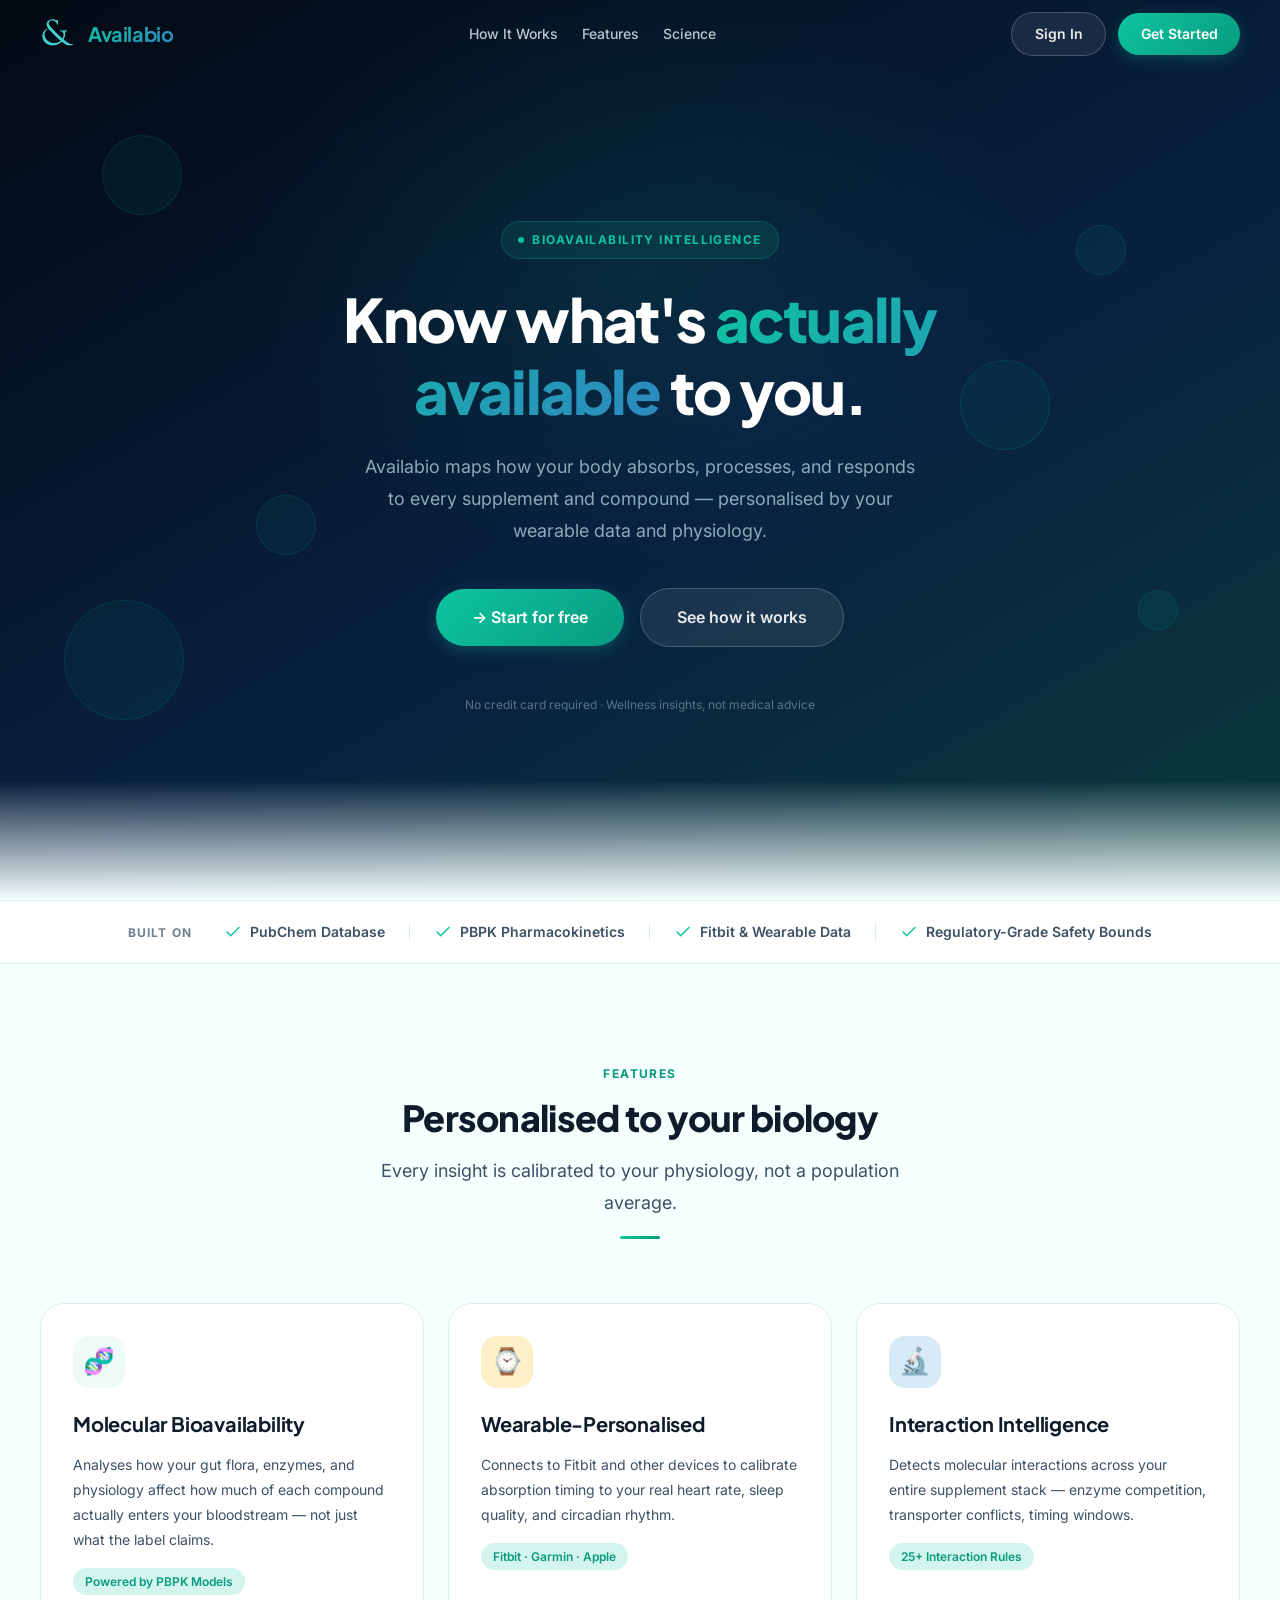
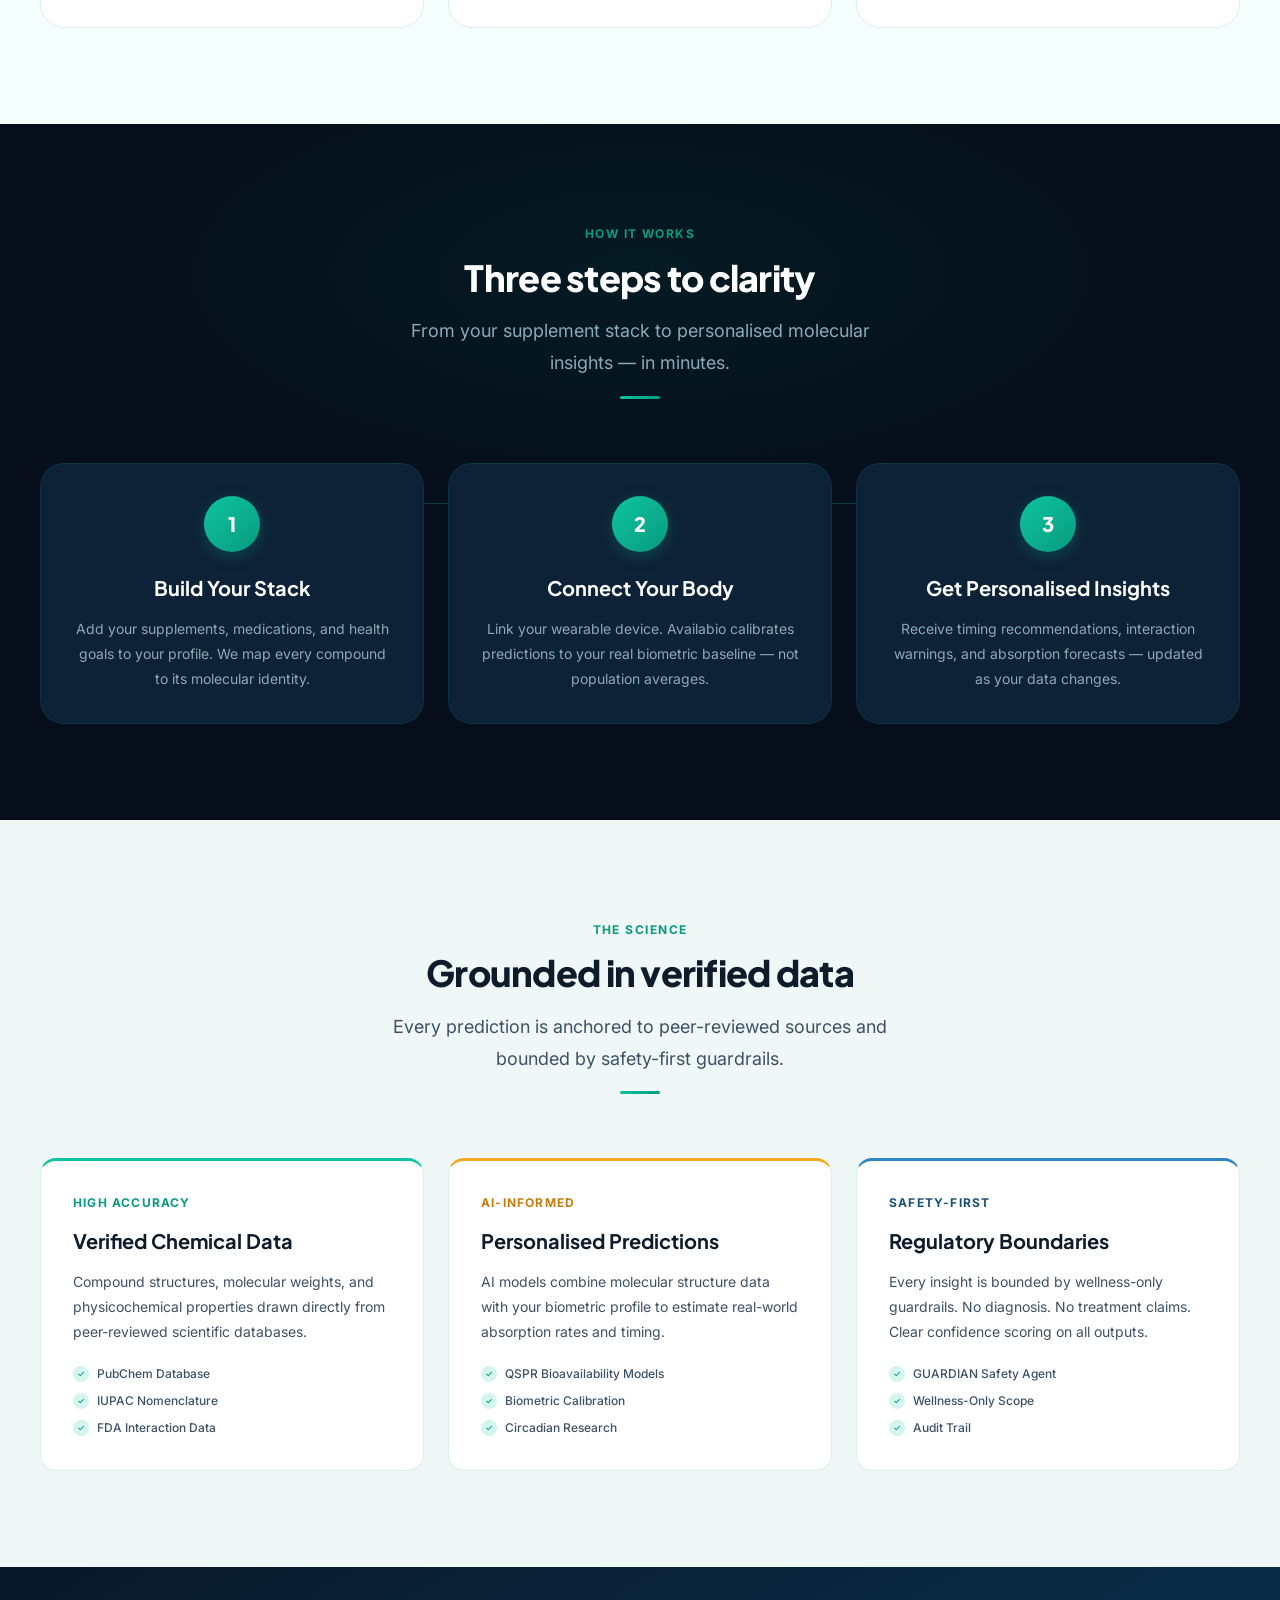
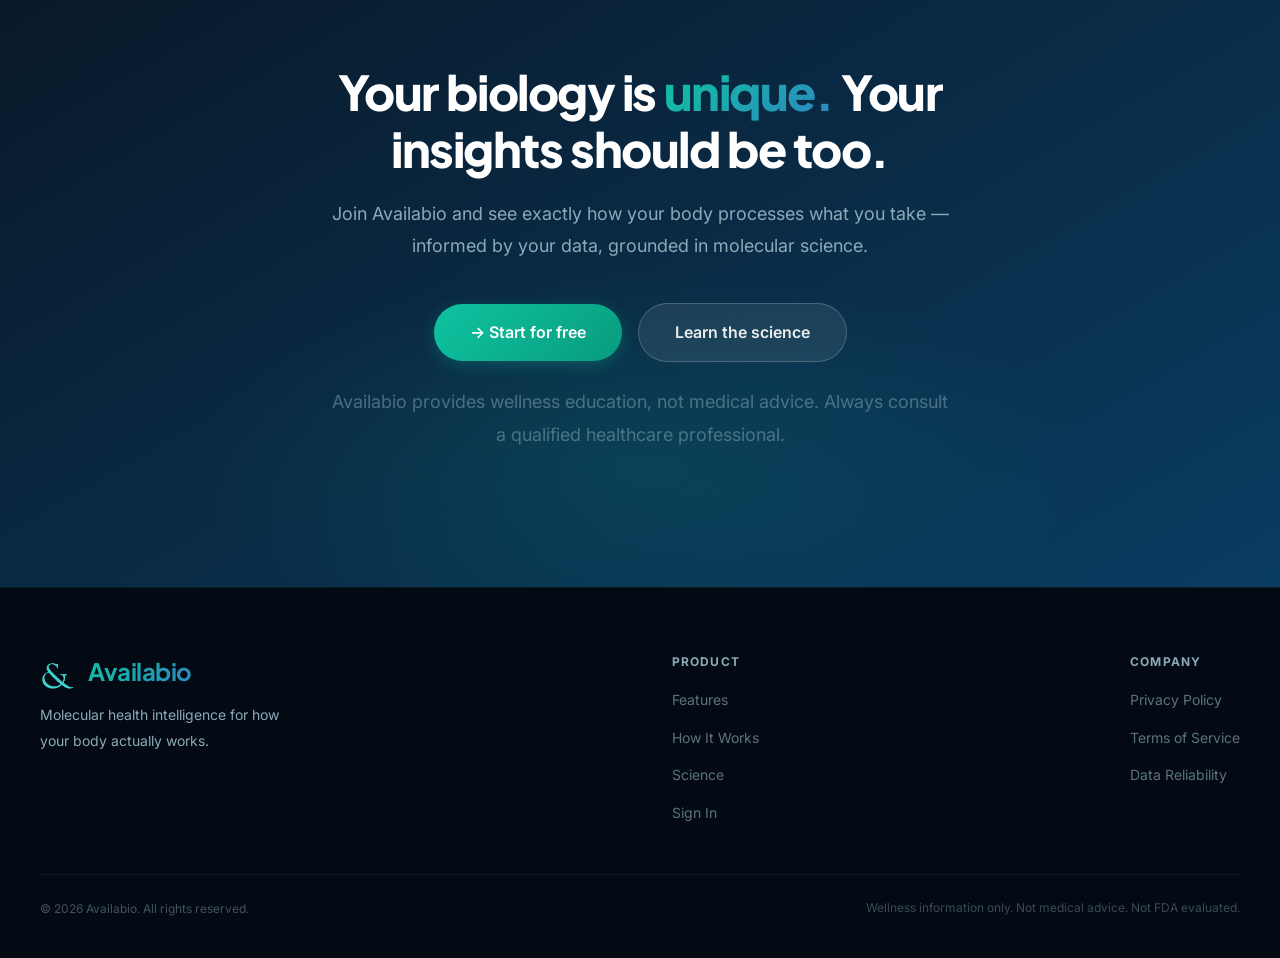
==== index.html @ cc0668b2 "fix: update CTAs to app.availabio.com/signin" ====
<!DOCTYPE html>
<html lang="en">
<head>
  <meta charset="UTF-8">
  <meta name="viewport" content="width=device-width, initial-scale=1.0">
  <title>Availabio — Know What's Available to You</title>
  <meta name="description" content="Availabio maps molecular bioavailability, supplement interactions, and pharmacokinetics to your wearable biometrics. Personalised health intelligence.">

  <!-- Google Fonts -->
  <link rel="preconnect" href="https://fonts.googleapis.com">
  <link rel="preconnect" href="https://fonts.gstatic.com" crossorigin>
  <link href="https://fonts.googleapis.com/css2?family=Plus+Jakarta+Sans:wght@400;600;700;800&family=Inter:wght@400;500;600&display=swap" rel="stylesheet">

  <!-- Design System -->
  <link rel="stylesheet" href="css/tokens.css">
  <link rel="stylesheet" href="css/landing.css">
</head>
<body>

  <!-- ── Navigation ─────────────────────────────────────────── -->
  <nav class="nav" id="nav">
    <div class="nav-inner">
      <a href="#hero" class="nav-logo">
        <img src="assets/Logo.png" alt="Availabio" class="nav-logo-mark">
        <span class="nav-logo-name">Availabio</span>
      </a>

      <ul class="nav-links">
        <li><a href="#how-it-works">How It Works</a></li>
        <li><a href="#features">Features</a></li>
        <li><a href="#science">Science</a></li>
      </ul>

      <div class="nav-actions">
        <a href="https://app.availabio.com/signin" class="btn btn-ghost">Sign In</a>
        <a href="https://app.availabio.com/signin" class="btn btn-primary">
          <span>Get Started</span>
        </a>
      </div>
    </div>
  </nav>

  <main>

    <!-- ── Hero ───────────────────────────────────────────────── -->
    <section class="hero" id="hero">
      <div class="hero-nodes">
        <div class="hero-node"></div>
        <div class="hero-node"></div>
        <div class="hero-node"></div>
        <div class="hero-node"></div>
        <div class="hero-node"></div>
        <div class="hero-node"></div>
      </div>

      <div class="hero-inner">
        <div class="hero-eyebrow">
          <span class="hero-eyebrow-dot"></span>
          BIOAVAILABILITY INTELLIGENCE
        </div>

        <h1 class="hero-h1">Know what's <em>actually available</em> to you.</h1>

        <p class="hero-sub">Availabio maps how your body absorbs, processes, and responds to every supplement and compound — personalised by your wearable data and physiology.</p>

        <div class="hero-actions">
          <a href="https://app.availabio.com/signin" class="btn btn-primary btn-lg">
            <span>→ Start for free</span>
          </a>
          <a href="#how-it-works" class="btn btn-ghost btn-lg">
            See how it works
          </a>
        </div>

        <p class="hero-note">No credit card required · Wellness insights, not medical advice</p>
      </div>
    </section>

    <!-- ── Trust Bar ───────────────────────────────────────────── -->
    <section class="trust-bar">
      <div class="trust-bar-inner">
        <span class="trust-label">BUILT ON</span>
        <div class="trust-items">
          <div class="trust-item">
            <svg class="trust-item-icon" viewBox="0 0 24 24" aria-hidden="true">
              <polyline points="20 6 9 17 4 12"></polyline>
            </svg>
            PubChem Database
          </div>
          <div class="trust-divider"></div>
          <div class="trust-item">
            <svg class="trust-item-icon" viewBox="0 0 24 24" aria-hidden="true">
              <polyline points="20 6 9 17 4 12"></polyline>
            </svg>
            PBPK Pharmacokinetics
          </div>
          <div class="trust-divider"></div>
          <div class="trust-item">
            <svg class="trust-item-icon" viewBox="0 0 24 24" aria-hidden="true">
              <polyline points="20 6 9 17 4 12"></polyline>
            </svg>
            Fitbit &amp; Wearable Data
          </div>
          <div class="trust-divider"></div>
          <div class="trust-item">
            <svg class="trust-item-icon" viewBox="0 0 24 24" aria-hidden="true">
              <polyline points="20 6 9 17 4 12"></polyline>
            </svg>
            Regulatory-Grade Safety Bounds
          </div>
        </div>
      </div>
    </section>

    <!-- ── Features ───────────────────────────────────────────── -->
    <section class="features" id="features">
      <div class="section-inner">
        <div class="section-header reveal">
          <div class="section-tag">FEATURES</div>
          <h2 class="section-h2">Personalised to your biology</h2>
          <p class="section-sub">Every insight is calibrated to your physiology, not a population average.</p>
          <span class="accent-line"></span>
        </div>

        <div class="features-grid">
          <div class="feature-card reveal reveal-delay-1">
            <div class="feature-card-icon">🧬</div>
            <h3>Molecular Bioavailability</h3>
            <p>Analyses how your gut flora, enzymes, and physiology affect how much of each compound actually enters your bloodstream — not just what the label claims.</p>
            <span class="feature-card-badge">Powered by PBPK Models</span>
          </div>

          <div class="feature-card reveal reveal-delay-2">
            <div class="feature-card-icon amber">⌚</div>
            <h3>Wearable-Personalised</h3>
            <p>Connects to Fitbit and other devices to calibrate absorption timing to your real heart rate, sleep quality, and circadian rhythm.</p>
            <span class="feature-card-badge">Fitbit · Garmin · Apple</span>
          </div>

          <div class="feature-card reveal reveal-delay-3">
            <div class="feature-card-icon blue">🔬</div>
            <h3>Interaction Intelligence</h3>
            <p>Detects molecular interactions across your entire supplement stack — enzyme competition, transporter conflicts, timing windows.</p>
            <span class="feature-card-badge">25+ Interaction Rules</span>
          </div>
        </div>
      </div>
    </section>

    <!-- ── How It Works ───────────────────────────────────────── -->
    <section class="how-it-works" id="how-it-works">
      <div class="section-inner">
        <div class="section-header reveal">
          <div class="section-tag">HOW IT WORKS</div>
          <h2 class="section-h2">Three steps to clarity</h2>
          <p class="section-sub">From your supplement stack to personalised molecular insights — in minutes.</p>
          <span class="accent-line"></span>
        </div>

        <div class="steps">
          <div class="step reveal reveal-delay-1">
            <div class="step-number">1</div>
            <h3>Build Your Stack</h3>
            <p>Add your supplements, medications, and health goals to your profile. We map every compound to its molecular identity.</p>
          </div>

          <div class="step reveal reveal-delay-2">
            <div class="step-number">2</div>
            <h3>Connect Your Body</h3>
            <p>Link your wearable device. Availabio calibrates predictions to your real biometric baseline — not population averages.</p>
          </div>

          <div class="step reveal reveal-delay-3">
            <div class="step-number">3</div>
            <h3>Get Personalised Insights</h3>
            <p>Receive timing recommendations, interaction warnings, and absorption forecasts — updated as your data changes.</p>
          </div>
        </div>
      </div>
    </section>

    <!-- ── Science / Proof ────────────────────────────────────── -->
    <section class="science" id="science">
      <div class="section-inner">
        <div class="section-header reveal">
          <div class="section-tag">THE SCIENCE</div>
          <h2 class="section-h2">Grounded in verified data</h2>
          <p class="section-sub">Every prediction is anchored to peer-reviewed sources and bounded by safety-first guardrails.</p>
          <span class="accent-line"></span>
        </div>

        <div class="proof-grid">
          <div class="proof-card reveal reveal-delay-1">
            <div class="proof-card-label">HIGH ACCURACY</div>
            <h3>Verified Chemical Data</h3>
            <p>Compound structures, molecular weights, and physicochemical properties drawn directly from peer-reviewed scientific databases.</p>
            <div class="proof-sources">
              <div class="proof-source-item">
                <div class="proof-check">✓</div>
                PubChem Database
              </div>
              <div class="proof-source-item">
                <div class="proof-check">✓</div>
                IUPAC Nomenclature
              </div>
              <div class="proof-source-item">
                <div class="proof-check">✓</div>
                FDA Interaction Data
              </div>
            </div>
          </div>

          <div class="proof-card amber-accent reveal reveal-delay-2">
            <div class="proof-card-label">AI-INFORMED</div>
            <h3>Personalised Predictions</h3>
            <p>AI models combine molecular structure data with your biometric profile to estimate real-world absorption rates and timing.</p>
            <div class="proof-sources">
              <div class="proof-source-item">
                <div class="proof-check">✓</div>
                QSPR Bioavailability Models
              </div>
              <div class="proof-source-item">
                <div class="proof-check">✓</div>
                Biometric Calibration
              </div>
              <div class="proof-source-item">
                <div class="proof-check">✓</div>
                Circadian Research
              </div>
            </div>
          </div>

          <div class="proof-card blue-accent reveal reveal-delay-3">
            <div class="proof-card-label">SAFETY-FIRST</div>
            <h3>Regulatory Boundaries</h3>
            <p>Every insight is bounded by wellness-only guardrails. No diagnosis. No treatment claims. Clear confidence scoring on all outputs.</p>
            <div class="proof-sources">
              <div class="proof-source-item">
                <div class="proof-check">✓</div>
                GUARDIAN Safety Agent
              </div>
              <div class="proof-source-item">
                <div class="proof-check">✓</div>
                Wellness-Only Scope
              </div>
              <div class="proof-source-item">
                <div class="proof-check">✓</div>
                Audit Trail
              </div>
            </div>
          </div>
        </div>
      </div>
    </section>

    <!-- ── CTA Section ────────────────────────────────────────── -->
    <section class="cta-section">
      <div class="cta-section-inner">
        <h2>Your biology is <em>unique.</em> Your insights should be too.</h2>
        <p>Join Availabio and see exactly how your body processes what you take — informed by your data, grounded in molecular science.</p>
        <div class="cta-section-actions">
          <a href="https://app.availabio.com/signin" class="btn btn-primary btn-lg">
            <span>→ Start for free</span>
          </a>
          <a href="#science" class="btn btn-ghost btn-lg">
            Learn the science
          </a>
        </div>
        <p class="cta-disclaimer">Availabio provides wellness education, not medical advice. Always consult a qualified healthcare professional.</p>
      </div>
    </section>

  </main>

  <!-- ── Footer ─────────────────────────────────────────────── -->
  <footer class="footer">
    <div class="footer-inner">
      <div class="footer-top">
        <div class="footer-brand">
          <a href="#hero" class="nav-logo">
            <img src="assets/Logo.png" alt="Availabio" class="nav-logo-mark">
            <span class="nav-logo-name">Availabio</span>
          </a>
          <p>Molecular health intelligence for how your body actually works.</p>
        </div>

        <div class="footer-nav-group">
          <h4>Product</h4>
          <ul>
            <li><a href="#features">Features</a></li>
            <li><a href="#how-it-works">How It Works</a></li>
            <li><a href="#science">Science</a></li>
            <li><a href="https://app.availabio.com/signin">Sign In</a></li>
          </ul>
        </div>

        <div class="footer-nav-group">
          <h4>Company</h4>
          <ul>
            <li><a href="/privacy">Privacy Policy</a></li>
            <li><a href="/terms">Terms of Service</a></li>
            <li><a href="/data-reliability">Data Reliability</a></li>
          </ul>
        </div>
      </div>

      <div class="footer-bottom">
        <p class="footer-copy">© 2026 Availabio. All rights reserved.</p>
        <p class="footer-disclaimer">Wellness information only. Not medical advice. Not FDA evaluated.</p>
      </div>
    </div>
  </footer>

  <script src="js/landing.js" defer></script>
</body>
</html>
---- css/tokens.css ----
/**
 * AVAILABIO — Design Token System
 * Brand: Availabio (formerly Ampersand)
 * Palette: Deep Navy + Jade-Teal + Amber Gold
 * Distinct from prior Ampersand palette (#667eea/purple-indigo)
 *
 * DO NOT import this file from public/ — landing layer only.
 */

:root {

  /* ─── COLOR: Base Scale ─────────────────────────────────── */
  --avb-dark-950:  #030A13;    /* deepest bg — hero dark */
  --avb-dark-900:  #050E1A;    /* hero bg primary */
  --avb-dark-800:  #091828;    /* section bg alternate dark */
  --avb-dark-700:  #0D2137;    /* card bg on dark sections */
  --avb-dark-600:  #1A3550;    /* subtle border on dark */

  /* ─── COLOR: Brand Primary (Deep Ocean Blue) ─────────────── */
  --avb-primary-900: #061E33;
  --avb-primary-700: #0A3D62;  /* main brand blue */
  --avb-primary-500: #1A5276;
  --avb-primary-300: #2E86C1;
  --avb-primary-100: #D6EAF8;

  /* ─── COLOR: Brand Jade (Bioavailability Green — the "bio" color) */
  --avb-jade-900:  #065142;
  --avb-jade-700:  #089B7F;    /* hover / dark jade */
  --avb-jade-500:  #0EC4A0;    /* primary jade — main CTA, accents */
  --avb-jade-400:  #1DDBB7;    /* bright jade — highlight */
  --avb-jade-200:  #A3F0E4;    /* light jade tint */
  --avb-jade-100:  #D4F5EE;    /* surface tint */
  --avb-jade-50:   #EDFAF7;    /* near-white background tint */

  /* ─── COLOR: Accent Amber (Intelligence / Energy) ──────────── */
  --avb-amber-600: #C47D11;
  --avb-amber-500: #F5A623;    /* main amber */
  --avb-amber-300: #FAC85A;
  --avb-amber-100: #FDEFC7;

  /* ─── COLOR: Neutral Surface ──────────────────────────────── */
  --avb-surface:   #FFFFFF;
  --avb-bg:        #F5FFFE;    /* page default — barely perceptible jade tint */
  --avb-bg-alt:    #EFF8F6;    /* alternate section bg */
  --avb-border:    #DAEEF0;    /* subtle dividers */

  /* ─── COLOR: Text ─────────────────────────────────────────── */
  --avb-text-900: #0D1B2A;     /* primary body copy */
  --avb-text-600: #3D5166;     /* secondary / muted */
  --avb-text-400: #6B8090;     /* placeholder, hints */
  --avb-text-on-dark: #E8F4F8; /* body copy on dark bg */
  --avb-text-muted-dark: #8BAAB8; /* muted on dark bg */

  /* ─── GRADIENTS ────────────────────────────────────────────── */
  --avb-grad-hero:  linear-gradient(150deg, #030A13 0%, #082040 55%, #0A3A3A 100%);
  --avb-grad-brand: linear-gradient(135deg, #0A3D62 0%, #0EC4A0 100%);
  --avb-grad-jade:  linear-gradient(135deg, #0EC4A0 0%, #089B7F 100%);
  --avb-grad-dark-section: linear-gradient(150deg, #091828 0%, #0A3D62 100%);
  --avb-grad-text:  linear-gradient(135deg, #0EC4A0 0%, #2E86C1 100%);
  --avb-grad-amber: linear-gradient(135deg, #F5A623 0%, #C47D11 100%);

  /* ─── TYPOGRAPHY ───────────────────────────────────────────── */
  --avb-font-display: 'Plus Jakarta Sans', 'Inter', system-ui, sans-serif;
  --avb-font-body:    'Inter', -apple-system, BlinkMacSystemFont, 'Segoe UI', sans-serif;

  --avb-text-xs:   0.75rem;    /* 12px */
  --avb-text-sm:   0.875rem;   /* 14px */
  --avb-text-base: 1rem;       /* 16px */
  --avb-text-lg:   1.125rem;   /* 18px */
  --avb-text-xl:   1.25rem;    /* 20px */
  --avb-text-2xl:  1.5rem;     /* 24px */
  --avb-text-3xl:  1.875rem;   /* 30px */
  --avb-text-4xl:  2.25rem;    /* 36px */
  --avb-text-5xl:  3rem;       /* 48px */
  --avb-text-6xl:  3.75rem;    /* 60px */
  --avb-text-7xl:  4.5rem;     /* 72px */

  --avb-leading-tight:  1.2;
  --avb-leading-snug:   1.375;
  --avb-leading-normal: 1.6;
  --avb-leading-loose:  1.8;

  /* ─── SPACING ──────────────────────────────────────────────── */
  --avb-space-1:  0.25rem;
  --avb-space-2:  0.5rem;
  --avb-space-3:  0.75rem;
  --avb-space-4:  1rem;
  --avb-space-5:  1.25rem;
  --avb-space-6:  1.5rem;
  --avb-space-8:  2rem;
  --avb-space-10: 2.5rem;
  --avb-space-12: 3rem;
  --avb-space-16: 4rem;
  --avb-space-20: 5rem;
  --avb-space-24: 6rem;
  --avb-space-32: 8rem;

  /* ─── SHAPE ─────────────────────────────────────────────────── */
  --avb-radius-sm:   6px;
  --avb-radius-md:   10px;
  --avb-radius-lg:   16px;
  --avb-radius-xl:   24px;
  --avb-radius-pill: 999px;

  /* ─── SHADOW ─────────────────────────────────────────────────── */
  --avb-shadow-sm:  0 1px 3px rgba(5, 14, 26, 0.08);
  --avb-shadow-md:  0 4px 16px rgba(5, 14, 26, 0.10);
  --avb-shadow-lg:  0 8px 32px rgba(5, 14, 26, 0.14);
  --avb-shadow-xl:  0 20px 60px rgba(5, 14, 26, 0.20);
  --avb-shadow-jade: 0 8px 30px rgba(14, 196, 160, 0.30);
  --avb-shadow-jade-sm: 0 4px 16px rgba(14, 196, 160, 0.25);

  /* ─── ANIMATION ─────────────────────────────────────────────── */
  --avb-ease:        cubic-bezier(0.25, 0.46, 0.45, 0.94);
  --avb-ease-spring: cubic-bezier(0.34, 1.56, 0.64, 1);
  --avb-duration-fast:   150ms;
  --avb-duration-base:   250ms;
  --avb-duration-slow:   400ms;
  --avb-duration-reveal: 600ms;

  /* ─── LAYOUT ────────────────────────────────────────────────── */
  --avb-max-width: 1200px;
  --avb-content-width: 760px;
  --avb-nav-height: 68px;
}
---- css/landing.css ----
/**
 * AVAILABIO — Landing Page Layout
 * Imports: tokens.css must load before this file.
 * Scope: /apps/landing/ only — never import from public/
 *
 * Sections:
 *  1. Reset & Base
 *  2. Navigation
 *  3. Hero
 *  4. Trust Bar
 *  5. Features
 *  6. How It Works
 *  7. Science / Proof
 *  8. CTA Banner
 *  9. Footer
 * 10. Utilities & Animations
 * 11. Responsive
 */

/* ─── 1. RESET & BASE ───────────────────────────────────────── */

*,
*::before,
*::after {
  margin: 0;
  padding: 0;
  box-sizing: border-box;
}

html {
  scroll-behavior: smooth;
  -webkit-text-size-adjust: 100%;
}

body {
  font-family: var(--avb-font-body);
  font-size: var(--avb-text-base);
  line-height: var(--avb-leading-normal);
  color: var(--avb-text-900);
  background-color: var(--avb-bg);
  overflow-x: hidden;
}

img {
  max-width: 100%;
  height: auto;
  display: block;
}

a {
  color: inherit;
  text-decoration: none;
}

button {
  font-family: var(--avb-font-body);
  cursor: pointer;
  border: none;
  background: none;
}

/* ─── 2. NAVIGATION ─────────────────────────────────────────── */

.nav {
  position: fixed;
  top: 0;
  left: 0;
  right: 0;
  z-index: 1000;
  height: var(--avb-nav-height);
  display: flex;
  align-items: center;
  padding: 0 var(--avb-space-8);
  transition: background var(--avb-duration-base) var(--avb-ease),
              box-shadow var(--avb-duration-base) var(--avb-ease);
}

.nav.scrolled {
  background: rgba(5, 14, 26, 0.95);
  backdrop-filter: blur(12px);
  -webkit-backdrop-filter: blur(12px);
  box-shadow: 0 1px 0 rgba(14, 196, 160, 0.15);
}

.nav-inner {
  max-width: var(--avb-max-width);
  width: 100%;
  margin: 0 auto;
  display: flex;
  align-items: center;
  justify-content: space-between;
  gap: var(--avb-space-8);
}

.nav-logo {
  display: flex;
  align-items: center;
  gap: var(--avb-space-3);
  text-decoration: none;
}

.nav-logo-mark {
  width: 36px;
  height: 36px;
  object-fit: contain;
  /* Recolor the & mark to jade via CSS filter */
  filter: brightness(0) saturate(100%) invert(65%) sepia(60%) saturate(400%) hue-rotate(130deg) brightness(95%);
}

.nav-logo-name {
  font-family: var(--avb-font-display);
  font-size: var(--avb-text-xl);
  font-weight: 700;
  letter-spacing: -0.02em;
  background: var(--avb-grad-text);
  -webkit-background-clip: text;
  -webkit-text-fill-color: transparent;
  background-clip: text;
}

.nav-links {
  display: flex;
  align-items: center;
  gap: var(--avb-space-6);
  list-style: none;
}

.nav-links a {
  font-size: var(--avb-text-sm);
  font-weight: 500;
  color: var(--avb-text-on-dark);
  opacity: 0.8;
  transition: opacity var(--avb-duration-fast);
}

.nav-links a:hover {
  opacity: 1;
}

.nav-actions {
  display: flex;
  align-items: center;
  gap: var(--avb-space-3);
}

.nav-signin {
  font-size: var(--avb-text-sm);
  font-weight: 500;
  color: var(--avb-text-on-dark);
  opacity: 0.75;
  padding: var(--avb-space-2) var(--avb-space-4);
  transition: opacity var(--avb-duration-fast);
}

.nav-signin:hover {
  opacity: 1;
}

.btn {
  display: inline-flex;
  align-items: center;
  justify-content: center;
  gap: var(--avb-space-2);
  font-size: var(--avb-text-sm);
  font-weight: 600;
  border-radius: var(--avb-radius-pill);
  padding: 0.6rem 1.4rem;
  transition: transform var(--avb-duration-base) var(--avb-ease-spring),
              box-shadow var(--avb-duration-base) var(--avb-ease),
              opacity var(--avb-duration-fast);
  text-decoration: none;
  white-space: nowrap;
  -webkit-tap-highlight-color: transparent;
  touch-action: manipulation;
  user-select: none;
}

.btn-primary {
  background: var(--avb-grad-jade);
  color: #fff;
  box-shadow: var(--avb-shadow-jade-sm);
}

.btn-primary:hover {
  transform: translateY(-2px);
  box-shadow: var(--avb-shadow-jade);
}

.btn-primary:active {
  transform: translateY(0);
}

.btn-ghost {
  background: rgba(255, 255, 255, 0.08);
  border: 1px solid rgba(255, 255, 255, 0.2);
  color: rgba(255, 255, 255, 0.9);
}

.btn-ghost:hover {
  background: rgba(255, 255, 255, 0.14);
  transform: translateY(-1px);
}

.btn-lg {
  font-size: var(--avb-text-base);
  padding: 1rem 2.25rem;
}

/* ─── 3. HERO ───────────────────────────────────────────────── */

.hero {
  position: relative;
  min-height: 100vh;
  display: flex;
  flex-direction: column;
  align-items: center;
  justify-content: center;
  padding: calc(var(--avb-nav-height) + var(--avb-space-16)) var(--avb-space-8) var(--avb-space-24);
  background: var(--avb-grad-hero);
  overflow: hidden;
  text-align: center;
}

/* Radial glow behind content */
.hero::before {
  content: '';
  position: absolute;
  top: 30%;
  left: 50%;
  transform: translate(-50%, -50%);
  width: 800px;
  height: 600px;
  background: radial-gradient(ellipse at center, rgba(14, 196, 160, 0.10) 0%, transparent 70%);
  pointer-events: none;
}

/* Bottom fade into next section */
.hero::after {
  content: '';
  position: absolute;
  bottom: 0;
  left: 0;
  right: 0;
  height: 120px;
  background: linear-gradient(to bottom, transparent, var(--avb-bg));
  pointer-events: none;
}

.hero-inner {
  position: relative;
  z-index: 1;
  max-width: var(--avb-content-width);
  width: 100%;
}

.hero-eyebrow {
  display: inline-flex;
  align-items: center;
  gap: var(--avb-space-2);
  font-size: var(--avb-text-xs);
  font-weight: 700;
  letter-spacing: 0.12em;
  text-transform: uppercase;
  color: var(--avb-jade-500);
  background: rgba(14, 196, 160, 0.10);
  border: 1px solid rgba(14, 196, 160, 0.25);
  padding: var(--avb-space-2) var(--avb-space-4);
  border-radius: var(--avb-radius-pill);
  margin-bottom: var(--avb-space-6);
}

.hero-eyebrow-dot {
  width: 6px;
  height: 6px;
  border-radius: 50%;
  background: var(--avb-jade-500);
  animation: pulse-dot 2s ease-in-out infinite;
}

@keyframes pulse-dot {
  0%, 100% { opacity: 1; transform: scale(1); }
  50%       { opacity: 0.4; transform: scale(0.8); }
}

.hero-h1 {
  font-family: var(--avb-font-display);
  font-size: var(--avb-text-6xl);
  font-weight: 800;
  line-height: var(--avb-leading-tight);
  letter-spacing: -0.03em;
  color: #fff;
  margin-bottom: var(--avb-space-6);
}

.hero-h1 em {
  font-style: normal;
  background: var(--avb-grad-text);
  -webkit-background-clip: text;
  -webkit-text-fill-color: transparent;
  background-clip: text;
}

.hero-sub {
  font-size: var(--avb-text-lg);
  line-height: var(--avb-leading-loose);
  color: var(--avb-text-muted-dark);
  max-width: 560px;
  margin: 0 auto var(--avb-space-10);
}

.hero-actions {
  display: flex;
  align-items: center;
  justify-content: center;
  gap: var(--avb-space-4);
  flex-wrap: wrap;
  margin-bottom: var(--avb-space-12);
}

.hero-note {
  font-size: var(--avb-text-xs);
  color: var(--avb-text-muted-dark);
  opacity: 0.6;
}

/* Floating molecular nodes decoration */
.hero-nodes {
  position: absolute;
  inset: 0;
  pointer-events: none;
  overflow: hidden;
}

.hero-node {
  position: absolute;
  border-radius: 50%;
  background: rgba(14, 196, 160, 0.06);
  border: 1px solid rgba(14, 196, 160, 0.12);
  animation: float-node linear infinite;
}

.hero-node:nth-child(1) { width: 80px;  height: 80px;  top: 15%; left: 8%;  animation-duration: 18s; animation-delay: 0s; }
.hero-node:nth-child(2) { width: 50px;  height: 50px;  top: 25%; right: 12%; animation-duration: 14s; animation-delay: -4s; }
.hero-node:nth-child(3) { width: 120px; height: 120px; bottom: 20%; left: 5%;  animation-duration: 22s; animation-delay: -8s; }
.hero-node:nth-child(4) { width: 40px;  height: 40px;  bottom: 30%; right: 8%;  animation-duration: 16s; animation-delay: -2s; }
.hero-node:nth-child(5) { width: 60px;  height: 60px;  top: 55%; left: 20%; animation-duration: 20s; animation-delay: -6s; }
.hero-node:nth-child(6) { width: 90px;  height: 90px;  top: 40%; right: 18%; animation-duration: 25s; animation-delay: -10s; }

@keyframes float-node {
  0%   { transform: translate(0, 0) rotate(0deg);   opacity: 0.5; }
  33%  { transform: translate(12px, -18px) rotate(90deg);  opacity: 0.8; }
  66%  { transform: translate(-8px, 10px)  rotate(180deg); opacity: 0.4; }
  100% { transform: translate(0, 0) rotate(360deg); opacity: 0.5; }
}

/* ─── 4. TRUST BAR ──────────────────────────────────────────── */

.trust-bar {
  background: var(--avb-surface);
  border-top: 1px solid var(--avb-border);
  border-bottom: 1px solid var(--avb-border);
  padding: var(--avb-space-5) var(--avb-space-8);
}

.trust-bar-inner {
  max-width: var(--avb-max-width);
  margin: 0 auto;
  display: flex;
  align-items: center;
  justify-content: center;
  gap: var(--avb-space-8);
  flex-wrap: wrap;
}

.trust-label {
  font-size: var(--avb-text-xs);
  font-weight: 700;
  letter-spacing: 0.10em;
  text-transform: uppercase;
  color: var(--avb-text-400);
}

.trust-items {
  display: flex;
  align-items: center;
  gap: var(--avb-space-6);
  flex-wrap: wrap;
  justify-content: center;
}

.trust-item {
  display: flex;
  align-items: center;
  gap: var(--avb-space-2);
  font-size: var(--avb-text-sm);
  font-weight: 600;
  color: var(--avb-text-600);
}

.trust-item-icon {
  width: 18px;
  height: 18px;
  fill: none;
  stroke: var(--avb-jade-500);
  stroke-width: 2;
  stroke-linecap: round;
}

.trust-divider {
  width: 1px;
  height: 18px;
  background: var(--avb-border);
}

/* ─── 5. FEATURES ───────────────────────────────────────────── */

.features {
  padding: var(--avb-space-24) var(--avb-space-8);
  background: var(--avb-bg);
}

.section-inner {
  max-width: var(--avb-max-width);
  margin: 0 auto;
}

.section-header {
  text-align: center;
  margin-bottom: var(--avb-space-16);
}

.section-tag {
  display: inline-block;
  font-size: var(--avb-text-xs);
  font-weight: 700;
  letter-spacing: 0.12em;
  text-transform: uppercase;
  color: var(--avb-jade-700);
  margin-bottom: var(--avb-space-3);
}

.section-h2 {
  font-family: var(--avb-font-display);
  font-size: var(--avb-text-4xl);
  font-weight: 800;
  line-height: var(--avb-leading-tight);
  letter-spacing: -0.02em;
  color: var(--avb-text-900);
  margin-bottom: var(--avb-space-4);
}

.section-sub {
  font-size: var(--avb-text-lg);
  color: var(--avb-text-600);
  max-width: 520px;
  margin: 0 auto;
  line-height: var(--avb-leading-loose);
}

.features-grid {
  display: grid;
  grid-template-columns: repeat(3, 1fr);
  gap: var(--avb-space-6);
}

.feature-card {
  background: var(--avb-surface);
  border: 1px solid var(--avb-border);
  border-radius: var(--avb-radius-xl);
  padding: var(--avb-space-8);
  transition: transform var(--avb-duration-slow) var(--avb-ease-spring),
              box-shadow var(--avb-duration-slow) var(--avb-ease),
              border-color var(--avb-duration-base);
}

.feature-card:hover {
  transform: translateY(-6px);
  box-shadow: var(--avb-shadow-lg);
  border-color: var(--avb-jade-200);
}

.feature-card-icon {
  width: 52px;
  height: 52px;
  border-radius: var(--avb-radius-lg);
  display: flex;
  align-items: center;
  justify-content: center;
  font-size: 1.6rem;
  margin-bottom: var(--avb-space-5);
  background: var(--avb-jade-50);
}

.feature-card-icon.amber {
  background: var(--avb-amber-100);
}

.feature-card-icon.blue {
  background: var(--avb-primary-100);
}

.feature-card h3 {
  font-family: var(--avb-font-display);
  font-size: var(--avb-text-xl);
  font-weight: 700;
  color: var(--avb-text-900);
  margin-bottom: var(--avb-space-3);
  letter-spacing: -0.01em;
}

.feature-card p {
  font-size: var(--avb-text-sm);
  color: var(--avb-text-600);
  line-height: var(--avb-leading-loose);
}

.feature-card-badge {
  display: inline-block;
  margin-top: var(--avb-space-4);
  font-size: var(--avb-text-xs);
  font-weight: 600;
  color: var(--avb-jade-700);
  background: var(--avb-jade-100);
  padding: var(--avb-space-1) var(--avb-space-3);
  border-radius: var(--avb-radius-pill);
}

/* ─── 6. HOW IT WORKS ───────────────────────────────────────── */

.how-it-works {
  padding: var(--avb-space-24) var(--avb-space-8);
  background: var(--avb-dark-900);
  position: relative;
  overflow: hidden;
}

.how-it-works::before {
  content: '';
  position: absolute;
  top: -100px;
  left: 50%;
  transform: translateX(-50%);
  width: 1200px;
  height: 500px;
  background: radial-gradient(ellipse at center, rgba(14, 196, 160, 0.07) 0%, transparent 65%);
  pointer-events: none;
}

.how-it-works .section-h2 {
  color: #fff;
}

.how-it-works .section-sub {
  color: var(--avb-text-muted-dark);
}

.steps {
  display: grid;
  grid-template-columns: repeat(3, 1fr);
  gap: var(--avb-space-6);
  position: relative;
}

/* Connecting line between steps */
.steps::before {
  content: '';
  position: absolute;
  top: 40px;
  left: calc(16.66% + var(--avb-space-3));
  right: calc(16.66% + var(--avb-space-3));
  height: 1px;
  background: linear-gradient(90deg, var(--avb-jade-500), var(--avb-primary-300), var(--avb-jade-500));
  opacity: 0.3;
}

.step {
  background: var(--avb-dark-700);
  border: 1px solid rgba(14, 196, 160, 0.12);
  border-radius: var(--avb-radius-xl);
  padding: var(--avb-space-8);
  text-align: center;
  position: relative;
  transition: border-color var(--avb-duration-base), transform var(--avb-duration-slow) var(--avb-ease-spring);
}

.step:hover {
  border-color: rgba(14, 196, 160, 0.30);
  transform: translateY(-4px);
}

.step-number {
  width: 56px;
  height: 56px;
  border-radius: 50%;
  background: var(--avb-grad-jade);
  display: flex;
  align-items: center;
  justify-content: center;
  font-family: var(--avb-font-display);
  font-size: var(--avb-text-xl);
  font-weight: 800;
  color: #fff;
  margin: 0 auto var(--avb-space-5);
  box-shadow: var(--avb-shadow-jade-sm);
  position: relative;
  z-index: 1;
}

.step h3 {
  font-family: var(--avb-font-display);
  font-size: var(--avb-text-xl);
  font-weight: 700;
  color: #fff;
  margin-bottom: var(--avb-space-3);
}

.step p {
  font-size: var(--avb-text-sm);
  color: var(--avb-text-muted-dark);
  line-height: var(--avb-leading-loose);
}

/* ─── 7. SCIENCE / PROOF ────────────────────────────────────── */

.science {
  padding: var(--avb-space-24) var(--avb-space-8);
  background: var(--avb-bg-alt);
}

.proof-grid {
  display: grid;
  grid-template-columns: repeat(3, 1fr);
  gap: var(--avb-space-6);
}

.proof-card {
  background: var(--avb-surface);
  border: 1px solid var(--avb-border);
  border-radius: var(--avb-radius-lg);
  padding: var(--avb-space-8);
  border-top: 3px solid var(--avb-jade-500);
}

.proof-card.amber-accent {
  border-top-color: var(--avb-amber-500);
}

.proof-card.blue-accent {
  border-top-color: var(--avb-primary-300);
}

.proof-card-label {
  font-size: var(--avb-text-xs);
  font-weight: 700;
  letter-spacing: 0.10em;
  text-transform: uppercase;
  color: var(--avb-jade-700);
  margin-bottom: var(--avb-space-3);
}

.proof-card.amber-accent .proof-card-label { color: var(--avb-amber-600); }
.proof-card.blue-accent  .proof-card-label { color: var(--avb-primary-500); }

.proof-card h3 {
  font-family: var(--avb-font-display);
  font-size: var(--avb-text-xl);
  font-weight: 700;
  color: var(--avb-text-900);
  margin-bottom: var(--avb-space-3);
}

.proof-card p {
  font-size: var(--avb-text-sm);
  color: var(--avb-text-600);
  line-height: var(--avb-leading-loose);
  margin-bottom: var(--avb-space-5);
}

.proof-sources {
  display: flex;
  flex-direction: column;
  gap: var(--avb-space-2);
}

.proof-source-item {
  display: flex;
  align-items: center;
  gap: var(--avb-space-2);
  font-size: var(--avb-text-xs);
  color: var(--avb-text-600);
  font-weight: 500;
}

.proof-check {
  width: 16px;
  height: 16px;
  border-radius: 50%;
  background: var(--avb-jade-100);
  display: flex;
  align-items: center;
  justify-content: center;
  flex-shrink: 0;
  font-size: 9px;
  color: var(--avb-jade-700);
}

/* ─── 8. CTA BANNER ─────────────────────────────────────────── */

.cta-section {
  padding: var(--avb-space-24) var(--avb-space-8);
  background: var(--avb-grad-dark-section);
  text-align: center;
  position: relative;
  overflow: hidden;
}

.cta-section::before {
  content: '';
  position: absolute;
  bottom: -80px;
  left: 50%;
  transform: translateX(-50%);
  width: 900px;
  height: 400px;
  background: radial-gradient(ellipse at center, rgba(14, 196, 160, 0.12) 0%, transparent 70%);
  pointer-events: none;
}

.cta-section-inner {
  position: relative;
  z-index: 1;
  max-width: 620px;
  margin: 0 auto;
}

.cta-section h2 {
  font-family: var(--avb-font-display);
  font-size: var(--avb-text-5xl);
  font-weight: 800;
  line-height: var(--avb-leading-tight);
  letter-spacing: -0.03em;
  color: #fff;
  margin-bottom: var(--avb-space-5);
}

.cta-section h2 em {
  font-style: normal;
  background: var(--avb-grad-text);
  -webkit-background-clip: text;
  -webkit-text-fill-color: transparent;
  background-clip: text;
}

.cta-section p {
  font-size: var(--avb-text-lg);
  color: var(--avb-text-muted-dark);
  margin-bottom: var(--avb-space-10);
  line-height: var(--avb-leading-loose);
}

.cta-section-actions {
  display: flex;
  align-items: center;
  justify-content: center;
  gap: var(--avb-space-4);
  flex-wrap: wrap;
  margin-bottom: var(--avb-space-6);
}

.cta-disclaimer {
  font-size: var(--avb-text-xs);
  color: var(--avb-text-muted-dark);
  opacity: 0.5;
}

/* ─── 9. FOOTER ─────────────────────────────────────────────── */

.footer {
  background: var(--avb-dark-950);
  padding: var(--avb-space-16) var(--avb-space-8) var(--avb-space-10);
  border-top: 1px solid rgba(14, 196, 160, 0.10);
}

.footer-inner {
  max-width: var(--avb-max-width);
  margin: 0 auto;
}

.footer-top {
  display: flex;
  align-items: flex-start;
  justify-content: space-between;
  gap: var(--avb-space-12);
  margin-bottom: var(--avb-space-12);
}

.footer-brand .nav-logo-name {
  font-size: var(--avb-text-2xl);
  display: block;
  margin-bottom: var(--avb-space-3);
}

.footer-brand p {
  font-size: var(--avb-text-sm);
  color: var(--avb-text-muted-dark);
  max-width: 260px;
  line-height: var(--avb-leading-loose);
}

.footer-nav-group h4 {
  font-size: var(--avb-text-xs);
  font-weight: 700;
  letter-spacing: 0.10em;
  text-transform: uppercase;
  color: var(--avb-text-muted-dark);
  margin-bottom: var(--avb-space-4);
}

.footer-nav-group ul {
  list-style: none;
  display: flex;
  flex-direction: column;
  gap: var(--avb-space-3);
}

.footer-nav-group ul li a {
  font-size: var(--avb-text-sm);
  color: var(--avb-text-muted-dark);
  opacity: 0.65;
  transition: opacity var(--avb-duration-fast);
}

.footer-nav-group ul li a:hover {
  opacity: 1;
}

.footer-bottom {
  border-top: 1px solid rgba(255, 255, 255, 0.06);
  padding-top: var(--avb-space-6);
  display: flex;
  align-items: center;
  justify-content: space-between;
  gap: var(--avb-space-4);
  flex-wrap: wrap;
}

.footer-copy {
  font-size: var(--avb-text-xs);
  color: var(--avb-text-muted-dark);
  opacity: 0.45;
}

.footer-disclaimer {
  font-size: var(--avb-text-xs);
  color: var(--avb-text-muted-dark);
  opacity: 0.40;
  max-width: 480px;
  text-align: right;
  line-height: 1.5;
}

/* ─── 10. UTILITIES & ANIMATIONS ────────────────────────────── */

/* Reveal on scroll */
.reveal {
  opacity: 0;
  transform: translateY(28px);
  transition: opacity var(--avb-duration-reveal) var(--avb-ease),
              transform var(--avb-duration-reveal) var(--avb-ease);
}

.reveal.visible {
  opacity: 1;
  transform: translateY(0);
}

.reveal-delay-1 { transition-delay: 80ms; }
.reveal-delay-2 { transition-delay: 160ms; }
.reveal-delay-3 { transition-delay: 240ms; }

/* Jade accent line */
.accent-line {
  display: block;
  width: 40px;
  height: 3px;
  background: var(--avb-grad-jade);
  border-radius: var(--avb-radius-pill);
  margin: var(--avb-space-4) auto 0;
}

/* ─── 11. RESPONSIVE ───────────────────────────────────────── */

@media (max-width: 1024px) {
  .features-grid {
    grid-template-columns: repeat(2, 1fr);
  }

  .proof-grid {
    grid-template-columns: repeat(2, 1fr);
  }

  .steps {
    grid-template-columns: 1fr;
  }

  .steps::before {
    display: none;
  }
}

@media (max-width: 768px) {
  :root {
    --avb-nav-height: 60px;
  }

  .nav {
    padding: 0 var(--avb-space-5);
  }

  .nav-links {
    display: none;
  }

  .hero-h1 {
    font-size: var(--avb-text-4xl);
  }

  .hero-sub {
    font-size: var(--avb-text-base);
  }

  .hero-actions {
    flex-direction: column;
    align-items: stretch;
  }

  .hero-actions .btn {
    width: 100%;
    justify-content: center;
  }

  .section-h2 {
    font-size: var(--avb-text-3xl);
  }

  .features-grid {
    grid-template-columns: 1fr;
  }

  .proof-grid {
    grid-template-columns: 1fr;
  }

  .footer-top {
    flex-direction: column;
    gap: var(--avb-space-8);
  }

  .footer-bottom {
    flex-direction: column;
    text-align: center;
  }

  .footer-disclaimer {
    text-align: center;
  }

  .cta-section h2 {
    font-size: var(--avb-text-3xl);
  }

  .trust-bar-inner {
    flex-direction: column;
    gap: var(--avb-space-4);
  }
}

@media (max-width: 480px) {
  .hero {
    padding-left: var(--avb-space-5);
    padding-right: var(--avb-space-5);
  }

  .hero-h1 {
    font-size: var(--avb-text-3xl);
  }
}
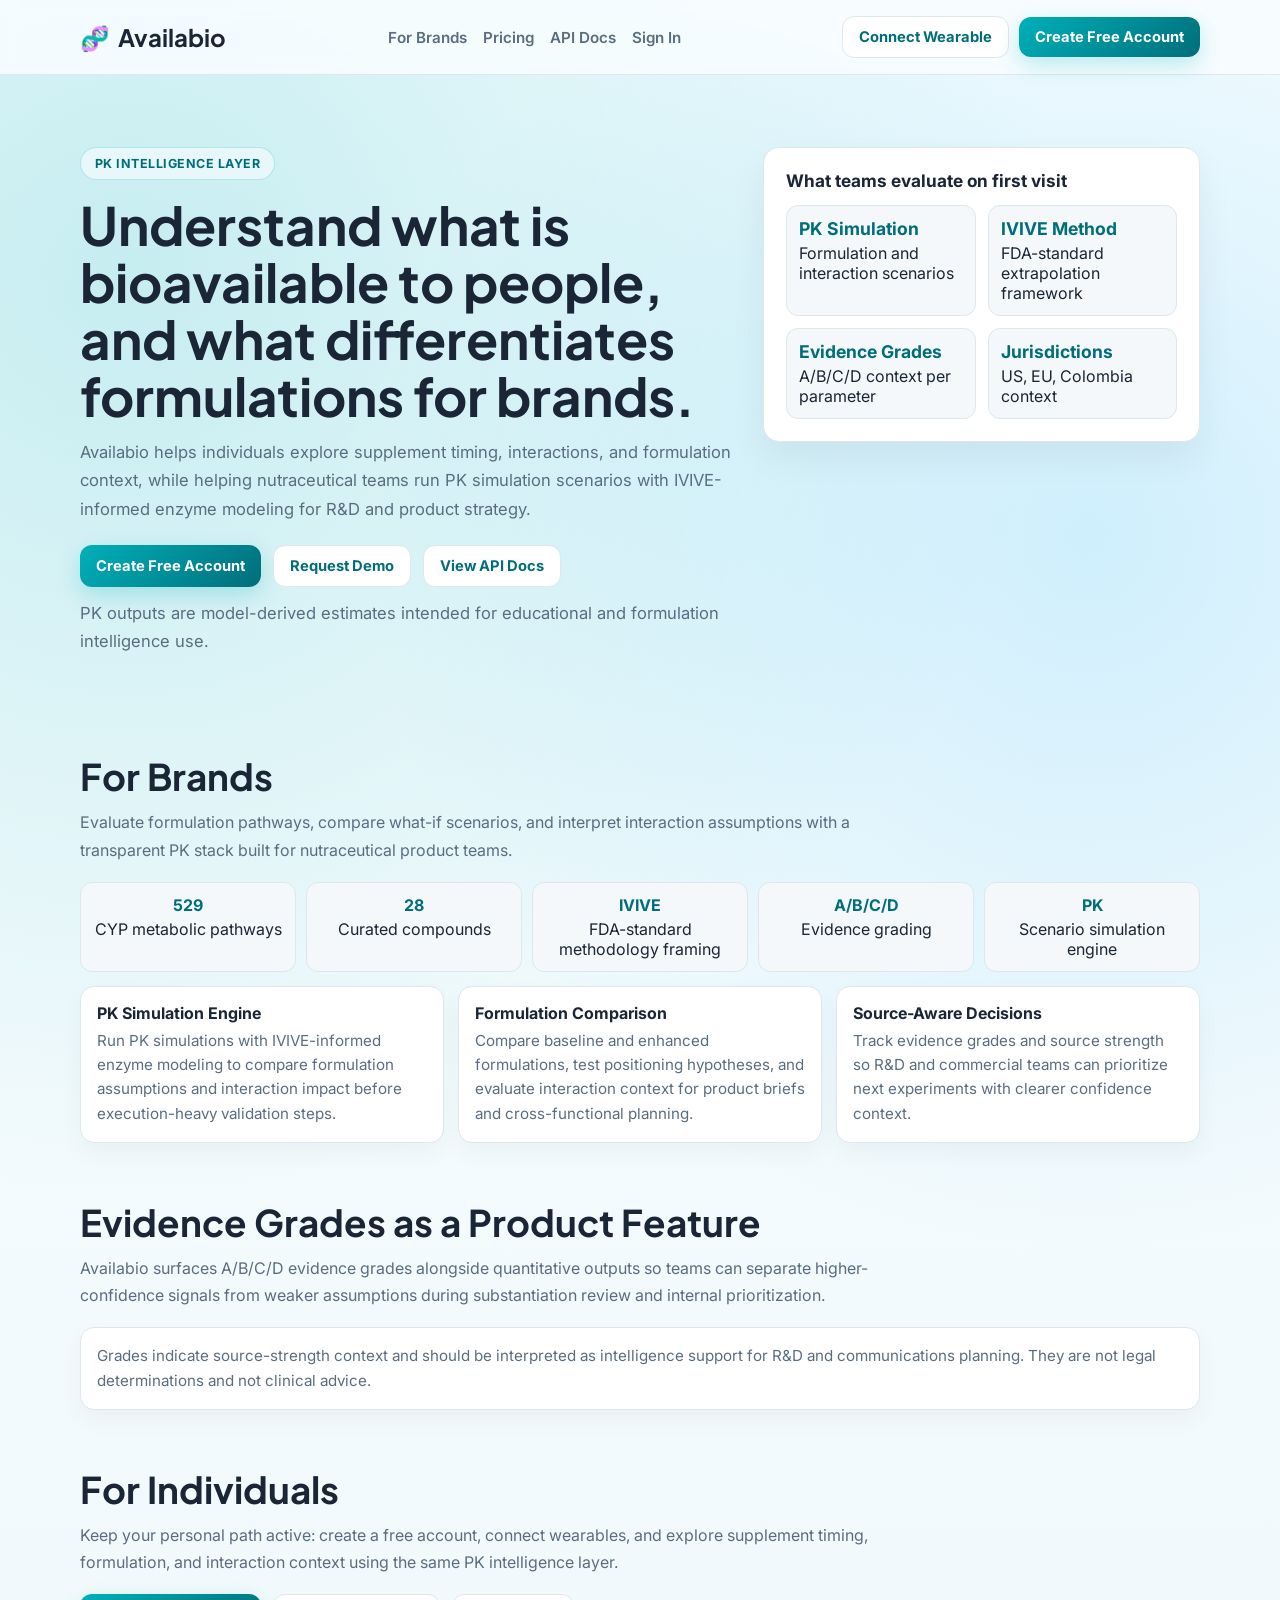
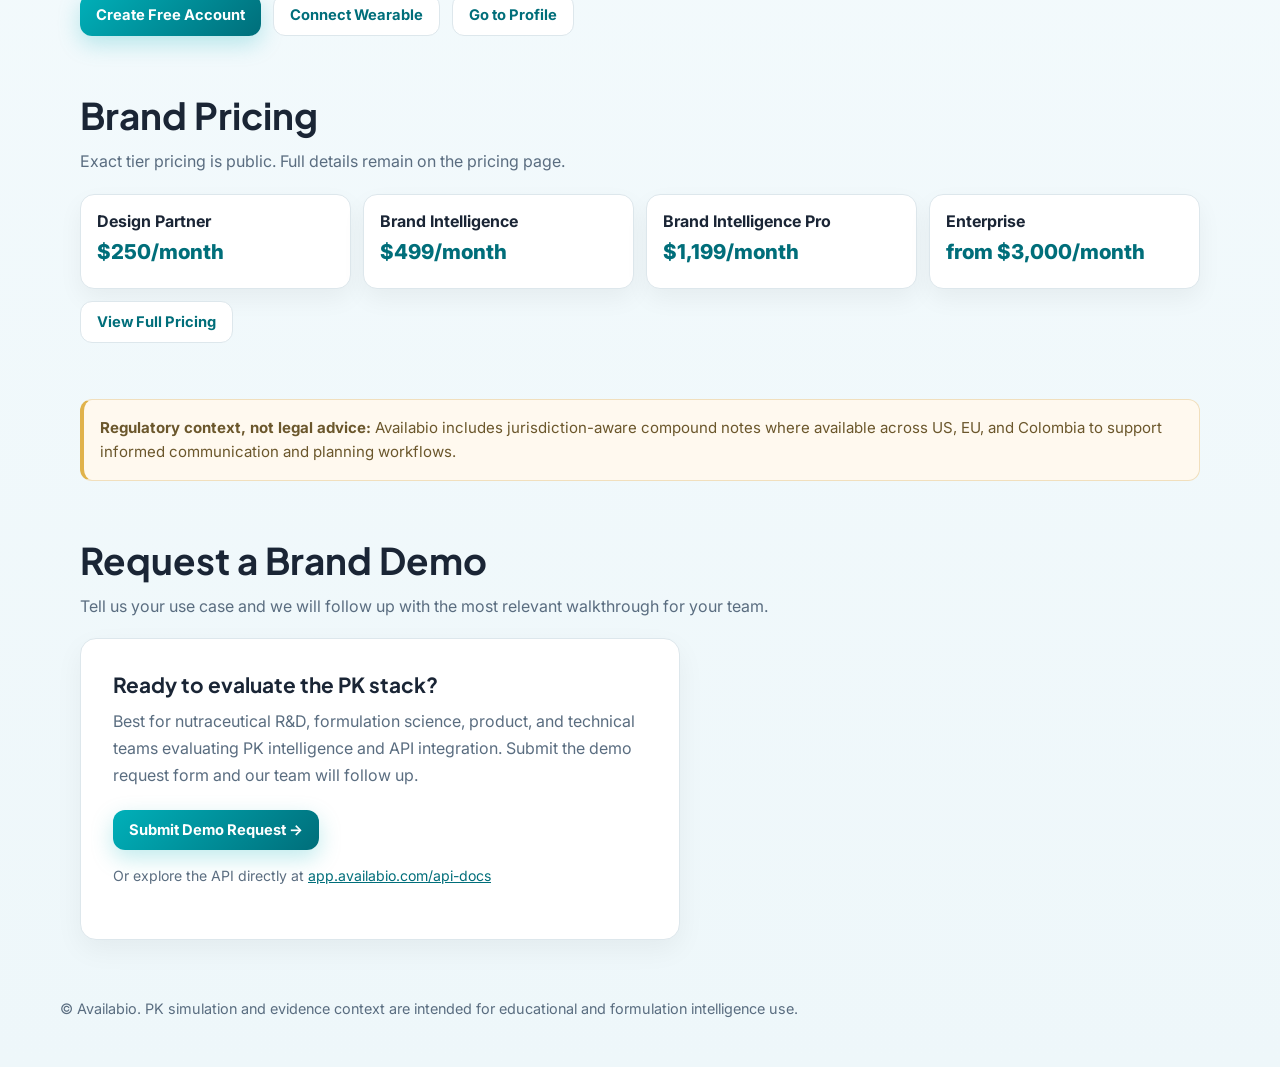
==== commit 64c332d1: "HOTFIX-099: Replace PBPK-era landing with PK Intelligence B2B+consumer positioning" ====
--- a/index.html
+++ b/index.html
@@ -1,316 +1,313 @@
 <!DOCTYPE html>
 <html lang="en">
 <head>
-  <meta charset="UTF-8">
-  <meta name="viewport" content="width=device-width, initial-scale=1.0">
-  <title>Availabio — Know What's Available to You</title>
-  <meta name="description" content="Availabio maps molecular bioavailability, supplement interactions, and pharmacokinetics to your wearable biometrics. Personalised health intelligence.">
-
-  <!-- Google Fonts -->
-  <link rel="preconnect" href="https://fonts.googleapis.com">
-  <link rel="preconnect" href="https://fonts.gstatic.com" crossorigin>
-  <link href="https://fonts.googleapis.com/css2?family=Plus+Jakarta+Sans:wght@400;600;700;800&family=Inter:wght@400;500;600&display=swap" rel="stylesheet">
-
-  <!-- Design System -->
-  <link rel="stylesheet" href="css/tokens.css">
-  <link rel="stylesheet" href="css/landing.css">
+    <meta charset="UTF-8">
+    <meta name="viewport" content="width=device-width, initial-scale=1.0">
+    <meta name="description" content="Availabio — PK intelligence for supplement users and nutraceutical brands. Bioavailability simulation, IVIVE-informed enzyme modeling, evidence grades, formulation comparison.">
+    <link rel="preconnect" href="https://fonts.googleapis.com">
+    <link rel="preconnect" href="https://fonts.gstatic.com" crossorigin>
+    <link href="https://fonts.googleapis.com/css2?family=Plus+Jakarta+Sans:wght@400;500;600;700&family=Inter:wght@300;400;500;600&display=swap" rel="stylesheet">
+    <title>Availabio — PK Intelligence for People and Brands</title>
+    <style>
+        :root {
+            --avb-font-body: 'Inter', -apple-system, BlinkMacSystemFont, 'Segoe UI', sans-serif;
+            --avb-font-display: 'Plus Jakarta Sans', 'Inter', system-ui, sans-serif;
+            --avb-text-body: #1a2535;
+            --avb-text-dim: #5a6d80;
+            --avb-surface-border: #dde7ec;
+            --avb-surface-light: #f4f8fa;
+            --avb-teal-deep: #006e7a;
+            --avb-cyan-bright: #00b0b9;
+            --avb-info-light: #e8f8fa;
+        }
+
+        * { margin: 0; padding: 0; box-sizing: border-box; }
+
+        body {
+            font-family: var(--avb-font-body);
+            color: var(--avb-text-body);
+            background:
+                radial-gradient(circle at 10% 10%, rgba(0, 176, 185, 0.2), transparent 35%),
+                radial-gradient(circle at 85% 20%, rgba(3, 169, 244, 0.16), transparent 30%),
+                linear-gradient(180deg, #f8fdff 0%, #eef7fa 100%);
+            min-height: 100vh;
+        }
+
+        .wrap { max-width: 1160px; margin: 0 auto; padding: 0 20px; }
+
+        .site-header {
+            position: sticky; top: 0; z-index: 50;
+            backdrop-filter: blur(8px);
+            background: rgba(248, 253, 255, 0.86);
+            border-bottom: 1px solid var(--avb-surface-border);
+        }
+
+        .header-row {
+            display: flex; align-items: center; justify-content: space-between;
+            min-height: 74px; gap: 16px;
+        }
+
+        .brand {
+            text-decoration: none; color: var(--avb-text-body);
+            font-family: var(--avb-font-display); font-size: 1.5rem; font-weight: 700;
+            display: inline-flex; gap: 8px; align-items: center;
+        }
+
+        .nav { display: flex; gap: 16px; align-items: center; }
+        .nav a { text-decoration: none; color: var(--avb-text-dim); font-weight: 600; font-size: 0.95rem; }
+        .nav a:hover { color: var(--avb-teal-deep); }
+
+        .cta-group { display: flex; gap: 10px; align-items: center; }
+
+        .btn {
+            border: none; border-radius: 12px; padding: 11px 16px;
+            text-decoration: none; font-weight: 700; font-size: 0.92rem;
+            display: inline-flex; align-items: center; justify-content: center;
+            gap: 8px; cursor: pointer;
+        }
+        .btn-brand {
+            color: white;
+            background: linear-gradient(135deg, var(--avb-cyan-bright) 0%, var(--avb-teal-deep) 100%);
+            box-shadow: 0 8px 22px rgba(0, 176, 185, 0.25);
+        }
+        .btn-quiet {
+            color: var(--avb-teal-deep); background: white;
+            border: 1px solid var(--avb-surface-border);
+        }
+
+        .hero { padding: 72px 0 48px; }
+        .hero-grid {
+            display: grid; grid-template-columns: 1.2fr 0.8fr;
+            gap: 28px; align-items: start;
+        }
+
+        .eyebrow {
+            display: inline-block; background: var(--avb-info-light);
+            color: var(--avb-teal-deep); border: 1px solid rgba(0, 176, 185, 0.25);
+            border-radius: 999px; padding: 8px 14px; font-size: 0.78rem;
+            font-weight: 700; letter-spacing: 0.04em; margin-bottom: 16px;
+            text-transform: uppercase;
+        }
+
+        .hero h1 {
+            font-family: var(--avb-font-display);
+            font-size: clamp(2rem, 5vw, 3.3rem);
+            line-height: 1.08; margin-bottom: 14px;
+        }
+        .hero p { font-size: 1.04rem; line-height: 1.7; color: var(--avb-text-dim); margin-bottom: 22px; }
+        .hero-buttons { display: flex; flex-wrap: wrap; gap: 12px; }
+        .hero-note { margin-top: 12px; font-size: 0.9rem; color: var(--avb-text-dim); }
+
+        .hero-card {
+            background: white; border: 1px solid var(--avb-surface-border);
+            border-radius: 16px; padding: 22px; box-shadow: 0 16px 36px rgba(0,0,0,0.06);
+        }
+        .hero-card h3 { font-size: 1.08rem; margin-bottom: 14px; }
+        .hero-stats { display: grid; grid-template-columns: repeat(2, minmax(0,1fr)); gap: 12px; }
+        .stat {
+            border-radius: 12px; background: var(--avb-surface-light);
+            padding: 12px; border: 1px solid var(--avb-surface-border);
+        }
+        .stat strong { display: block; font-size: 1.1rem; margin-bottom: 4px; color: var(--avb-teal-deep); }
+
+        .section { padding: 28px 0; }
+        .section h2 {
+            font-family: var(--avb-font-display);
+            font-size: clamp(1.5rem, 4vw, 2.3rem); margin-bottom: 10px;
+        }
+        .section-intro { color: var(--avb-text-dim); max-width: 820px; line-height: 1.7; margin-bottom: 18px; }
+
+        .grid-3 { display: grid; grid-template-columns: repeat(3, minmax(0,1fr)); gap: 14px; }
+
+        .card {
+            background: white; border: 1px solid var(--avb-surface-border);
+            border-radius: 14px; padding: 16px; box-shadow: 0 10px 24px rgba(0,0,0,0.04);
+        }
+        .card h4 { margin-bottom: 6px; }
+        .card p { color: var(--avb-text-dim); line-height: 1.6; font-size: 0.95rem; }
+
+        .proof-row { display: grid; grid-template-columns: repeat(5, minmax(0,1fr)); gap: 10px; }
+        .proof-pill {
+            background: var(--avb-surface-light); border: 1px solid var(--avb-surface-border);
+            border-radius: 12px; padding: 12px; text-align: center;
+        }
+        .proof-pill strong { display: block; color: var(--avb-teal-deep); margin-bottom: 4px; }
+
+        .reg-strip {
+            background: #fff9ef; border: 1px solid #f1dfbd;
+            border-left: 4px solid #e0b24b; border-radius: 12px;
+            padding: 16px; font-size: 0.94rem; line-height: 1.6; color: #6b572c;
+        }
+
+        .pricing-grid { display: grid; grid-template-columns: repeat(4, minmax(0,1fr)); gap: 12px; }
+        .price-card {
+            background: white; border: 1px solid var(--avb-surface-border);
+            border-radius: 14px; padding: 16px; box-shadow: 0 10px 24px rgba(0,0,0,0.05);
+        }
+        .price-card h4 { margin-bottom: 8px; }
+        .price-card .price { font-size: 1.28rem; color: var(--avb-teal-deep); font-weight: 800; margin-bottom: 8px; }
+
+        .demo-cta-block {
+            background: white; border: 1px solid var(--avb-surface-border);
+            border-radius: 16px; padding: 32px; max-width: 600px;
+            box-shadow: 0 10px 28px rgba(0,0,0,0.05);
+        }
+        .demo-cta-block h3 { font-family: var(--avb-font-display); font-size: 1.3rem; margin-bottom: 10px; }
+        .demo-cta-block p { color: var(--avb-text-dim); line-height: 1.7; margin-bottom: 20px; }
+
+        .footer { padding: 32px 0 50px; color: var(--avb-text-dim); font-size: 0.9rem; }
+
+        @media (max-width: 960px) {
+            .hero-grid, .pricing-grid, .grid-3 { grid-template-columns: 1fr; }
+            .proof-row { grid-template-columns: repeat(2, minmax(0,1fr)); }
+            .header-row { flex-wrap: wrap; padding: 10px 0; }
+            .nav { order: 3; width: 100%; justify-content: flex-start; flex-wrap: wrap; }
+            .cta-group { margin-left: auto; }
+        }
+    </style>
 </head>
 <body>
-
-  <!-- ── Navigation ─────────────────────────────────────────── -->
-  <nav class="nav" id="nav">
-    <div class="nav-inner">
-      <a href="#hero" class="nav-logo">
-        <img src="assets/Logo.png" alt="Availabio" class="nav-logo-mark">
-        <span class="nav-logo-name">Availabio</span>
-      </a>
-
-      <ul class="nav-links">
-        <li><a href="#how-it-works">How It Works</a></li>
-        <li><a href="#features">Features</a></li>
-        <li><a href="#science">Science</a></li>
-      </ul>
-
-      <div class="nav-actions">
-        <a href="https://app.availabio.com/signin" class="btn btn-ghost">Sign In</a>
-        <a href="https://app.availabio.com/signin" class="btn btn-primary">
-          <span>Get Started</span>
-        </a>
-      </div>
-    </div>
-  </nav>
-
-  <main>
-
-    <!-- ── Hero ───────────────────────────────────────────────── -->
-    <section class="hero" id="hero">
-      <div class="hero-nodes">
-        <div class="hero-node"></div>
-        <div class="hero-node"></div>
-        <div class="hero-node"></div>
-        <div class="hero-node"></div>
-        <div class="hero-node"></div>
-        <div class="hero-node"></div>
-      </div>
-
-      <div class="hero-inner">
-        <div class="hero-eyebrow">
-          <span class="hero-eyebrow-dot"></span>
-          BIOAVAILABILITY INTELLIGENCE
+    <header class="site-header">
+        <div class="wrap header-row">
+            <a href="/" class="brand"><span>&#x1F9EC;</span><span>Availabio</span></a>
+            <nav class="nav">
+                <a href="#for-brands">For Brands</a>
+                <a href="https://app.availabio.com/pricing">Pricing</a>
+                <a href="https://app.availabio.com/api-docs">API Docs</a>
+                <a href="https://app.availabio.com/signin">Sign In</a>
+            </nav>
+            <div class="cta-group">
+                <a class="btn btn-quiet" href="https://app.availabio.com/auth/fitbit">Connect Wearable</a>
+                <a class="btn btn-brand" href="https://app.availabio.com/signin">Create Free Account</a>
+            </div>
         </div>
-
-        <h1 class="hero-h1">Know what's <em>actually available</em> to you.</h1>
-
-        <p class="hero-sub">Availabio maps how your body absorbs, processes, and responds to every supplement and compound — personalised by your wearable data and physiology.</p>
-
-        <div class="hero-actions">
-          <a href="https://app.availabio.com/signin" class="btn btn-primary btn-lg">
-            <span>→ Start for free</span>
-          </a>
-          <a href="#how-it-works" class="btn btn-ghost btn-lg">
-            See how it works
-          </a>
-        </div>
-
-        <p class="hero-note">No credit card required · Wellness insights, not medical advice</p>
-      </div>
-    </section>
-
-    <!-- ── Trust Bar ───────────────────────────────────────────── -->
-    <section class="trust-bar">
-      <div class="trust-bar-inner">
-        <span class="trust-label">BUILT ON</span>
-        <div class="trust-items">
-          <div class="trust-item">
-            <svg class="trust-item-icon" viewBox="0 0 24 24" aria-hidden="true">
-              <polyline points="20 6 9 17 4 12"></polyline>
-            </svg>
-            PubChem Database
-          </div>
-          <div class="trust-divider"></div>
-          <div class="trust-item">
-            <svg class="trust-item-icon" viewBox="0 0 24 24" aria-hidden="true">
-              <polyline points="20 6 9 17 4 12"></polyline>
-            </svg>
-            PBPK Pharmacokinetics
-          </div>
-          <div class="trust-divider"></div>
-          <div class="trust-item">
-            <svg class="trust-item-icon" viewBox="0 0 24 24" aria-hidden="true">
-              <polyline points="20 6 9 17 4 12"></polyline>
-            </svg>
-            Fitbit &amp; Wearable Data
-          </div>
-          <div class="trust-divider"></div>
-          <div class="trust-item">
-            <svg class="trust-item-icon" viewBox="0 0 24 24" aria-hidden="true">
-              <polyline points="20 6 9 17 4 12"></polyline>
-            </svg>
-            Regulatory-Grade Safety Bounds
-          </div>
-        </div>
-      </div>
-    </section>
-
-    <!-- ── Features ───────────────────────────────────────────── -->
-    <section class="features" id="features">
-      <div class="section-inner">
-        <div class="section-header reveal">
-          <div class="section-tag">FEATURES</div>
-          <h2 class="section-h2">Personalised to your biology</h2>
-          <p class="section-sub">Every insight is calibrated to your physiology, not a population average.</p>
-          <span class="accent-line"></span>
-        </div>
-
-        <div class="features-grid">
-          <div class="feature-card reveal reveal-delay-1">
-            <div class="feature-card-icon">🧬</div>
-            <h3>Molecular Bioavailability</h3>
-            <p>Analyses how your gut flora, enzymes, and physiology affect how much of each compound actually enters your bloodstream — not just what the label claims.</p>
-            <span class="feature-card-badge">Powered by PBPK Models</span>
-          </div>
-
-          <div class="feature-card reveal reveal-delay-2">
-            <div class="feature-card-icon amber">⌚</div>
-            <h3>Wearable-Personalised</h3>
-            <p>Connects to Fitbit and other devices to calibrate absorption timing to your real heart rate, sleep quality, and circadian rhythm.</p>
-            <span class="feature-card-badge">Fitbit · Garmin · Apple</span>
-          </div>
-
-          <div class="feature-card reveal reveal-delay-3">
-            <div class="feature-card-icon blue">🔬</div>
-            <h3>Interaction Intelligence</h3>
-            <p>Detects molecular interactions across your entire supplement stack — enzyme competition, transporter conflicts, timing windows.</p>
-            <span class="feature-card-badge">25+ Interaction Rules</span>
-          </div>
-        </div>
-      </div>
-    </section>
-
-    <!-- ── How It Works ───────────────────────────────────────── -->
-    <section class="how-it-works" id="how-it-works">
-      <div class="section-inner">
-        <div class="section-header reveal">
-          <div class="section-tag">HOW IT WORKS</div>
-          <h2 class="section-h2">Three steps to clarity</h2>
-          <p class="section-sub">From your supplement stack to personalised molecular insights — in minutes.</p>
-          <span class="accent-line"></span>
-        </div>
-
-        <div class="steps">
-          <div class="step reveal reveal-delay-1">
-            <div class="step-number">1</div>
-            <h3>Build Your Stack</h3>
-            <p>Add your supplements, medications, and health goals to your profile. We map every compound to its molecular identity.</p>
-          </div>
-
-          <div class="step reveal reveal-delay-2">
-            <div class="step-number">2</div>
-            <h3>Connect Your Body</h3>
-            <p>Link your wearable device. Availabio calibrates predictions to your real biometric baseline — not population averages.</p>
-          </div>
-
-          <div class="step reveal reveal-delay-3">
-            <div class="step-number">3</div>
-            <h3>Get Personalised Insights</h3>
-            <p>Receive timing recommendations, interaction warnings, and absorption forecasts — updated as your data changes.</p>
-          </div>
-        </div>
-      </div>
-    </section>
-
-    <!-- ── Science / Proof ────────────────────────────────────── -->
-    <section class="science" id="science">
-      <div class="section-inner">
-        <div class="section-header reveal">
-          <div class="section-tag">THE SCIENCE</div>
-          <h2 class="section-h2">Grounded in verified data</h2>
-          <p class="section-sub">Every prediction is anchored to peer-reviewed sources and bounded by safety-first guardrails.</p>
-          <span class="accent-line"></span>
-        </div>
-
-        <div class="proof-grid">
-          <div class="proof-card reveal reveal-delay-1">
-            <div class="proof-card-label">HIGH ACCURACY</div>
-            <h3>Verified Chemical Data</h3>
-            <p>Compound structures, molecular weights, and physicochemical properties drawn directly from peer-reviewed scientific databases.</p>
-            <div class="proof-sources">
-              <div class="proof-source-item">
-                <div class="proof-check">✓</div>
-                PubChem Database
-              </div>
-              <div class="proof-source-item">
-                <div class="proof-check">✓</div>
-                IUPAC Nomenclature
-              </div>
-              <div class="proof-source-item">
-                <div class="proof-check">✓</div>
-                FDA Interaction Data
-              </div>
-            </div>
-          </div>
-
-          <div class="proof-card amber-accent reveal reveal-delay-2">
-            <div class="proof-card-label">AI-INFORMED</div>
-            <h3>Personalised Predictions</h3>
-            <p>AI models combine molecular structure data with your biometric profile to estimate real-world absorption rates and timing.</p>
-            <div class="proof-sources">
-              <div class="proof-source-item">
-                <div class="proof-check">✓</div>
-                QSPR Bioavailability Models
-              </div>
-              <div class="proof-source-item">
-                <div class="proof-check">✓</div>
-                Biometric Calibration
-              </div>
-              <div class="proof-source-item">
-                <div class="proof-check">✓</div>
-                Circadian Research
-              </div>
-            </div>
-          </div>
-
-          <div class="proof-card blue-accent reveal reveal-delay-3">
-            <div class="proof-card-label">SAFETY-FIRST</div>
-            <h3>Regulatory Boundaries</h3>
-            <p>Every insight is bounded by wellness-only guardrails. No diagnosis. No treatment claims. Clear confidence scoring on all outputs.</p>
-            <div class="proof-sources">
-              <div class="proof-source-item">
-                <div class="proof-check">✓</div>
-                GUARDIAN Safety Agent
-              </div>
-              <div class="proof-source-item">
-                <div class="proof-check">✓</div>
-                Wellness-Only Scope
-              </div>
-              <div class="proof-source-item">
-                <div class="proof-check">✓</div>
-                Audit Trail
-              </div>
-            </div>
-          </div>
-        </div>
-      </div>
-    </section>
-
-    <!-- ── CTA Section ────────────────────────────────────────── -->
-    <section class="cta-section">
-      <div class="cta-section-inner">
-        <h2>Your biology is <em>unique.</em> Your insights should be too.</h2>
-        <p>Join Availabio and see exactly how your body processes what you take — informed by your data, grounded in molecular science.</p>
-        <div class="cta-section-actions">
-          <a href="https://app.availabio.com/signin" class="btn btn-primary btn-lg">
-            <span>→ Start for free</span>
-          </a>
-          <a href="#science" class="btn btn-ghost btn-lg">
-            Learn the science
-          </a>
-        </div>
-        <p class="cta-disclaimer">Availabio provides wellness education, not medical advice. Always consult a qualified healthcare professional.</p>
-      </div>
-    </section>
-
-  </main>
-
-  <!-- ── Footer ─────────────────────────────────────────────── -->
-  <footer class="footer">
-    <div class="footer-inner">
-      <div class="footer-top">
-        <div class="footer-brand">
-          <a href="#hero" class="nav-logo">
-            <img src="assets/Logo.png" alt="Availabio" class="nav-logo-mark">
-            <span class="nav-logo-name">Availabio</span>
-          </a>
-          <p>Molecular health intelligence for how your body actually works.</p>
-        </div>
-
-        <div class="footer-nav-group">
-          <h4>Product</h4>
-          <ul>
-            <li><a href="#features">Features</a></li>
-            <li><a href="#how-it-works">How It Works</a></li>
-            <li><a href="#science">Science</a></li>
-            <li><a href="https://app.availabio.com/signin">Sign In</a></li>
-          </ul>
-        </div>
-
-        <div class="footer-nav-group">
-          <h4>Company</h4>
-          <ul>
-            <li><a href="/privacy">Privacy Policy</a></li>
-            <li><a href="/terms">Terms of Service</a></li>
-            <li><a href="/data-reliability">Data Reliability</a></li>
-          </ul>
-        </div>
-      </div>
-
-      <div class="footer-bottom">
-        <p class="footer-copy">© 2026 Availabio. All rights reserved.</p>
-        <p class="footer-disclaimer">Wellness information only. Not medical advice. Not FDA evaluated.</p>
-      </div>
-    </div>
-  </footer>
-
-  <script src="js/landing.js" defer></script>
+    </header>
+
+    <main class="wrap">
+        <section class="hero">
+            <div class="hero-grid">
+                <div>
+                    <span class="eyebrow">PK Intelligence Layer</span>
+                    <h1>Understand what is bioavailable to people, and what differentiates formulations for brands.</h1>
+                    <p>
+                        Availabio helps individuals explore supplement timing, interactions, and formulation context,
+                        while helping nutraceutical teams run PK simulation scenarios with IVIVE-informed enzyme
+                        modeling for R&amp;D and product strategy.
+                    </p>
+                    <div class="hero-buttons">
+                        <a class="btn btn-brand" href="https://app.availabio.com/signin">Create Free Account</a>
+                        <a class="btn btn-quiet" href="#demo-request">Request Demo</a>
+                        <a class="btn btn-quiet" href="https://app.availabio.com/api-docs">View API Docs</a>
+                    </div>
+                    <p class="hero-note">PK outputs are model-derived estimates intended for educational and formulation intelligence use.</p>
+                </div>
+                <aside class="hero-card">
+                    <h3>What teams evaluate on first visit</h3>
+                    <div class="hero-stats">
+                        <div class="stat"><strong>PK Simulation</strong><span>Formulation and interaction scenarios</span></div>
+                        <div class="stat"><strong>IVIVE Method</strong><span>FDA-standard extrapolation framework</span></div>
+                        <div class="stat"><strong>Evidence Grades</strong><span>A/B/C/D context per parameter</span></div>
+                        <div class="stat"><strong>Jurisdictions</strong><span>US, EU, Colombia context</span></div>
+                    </div>
+                </aside>
+            </div>
+        </section>
+
+        <section id="for-brands" class="section">
+            <h2>For Brands</h2>
+            <p class="section-intro">
+                Evaluate formulation pathways, compare what-if scenarios, and interpret interaction assumptions
+                with a transparent PK stack built for nutraceutical product teams.
+            </p>
+            <div class="proof-row" style="margin-bottom:14px;">
+                <div class="proof-pill"><strong>529</strong><span>CYP metabolic pathways</span></div>
+                <div class="proof-pill"><strong>28</strong><span>Curated compounds</span></div>
+                <div class="proof-pill"><strong>IVIVE</strong><span>FDA-standard methodology framing</span></div>
+                <div class="proof-pill"><strong>A/B/C/D</strong><span>Evidence grading</span></div>
+                <div class="proof-pill"><strong>PK</strong><span>Scenario simulation engine</span></div>
+            </div>
+            <div class="grid-3">
+                <article class="card">
+                    <h4>PK Simulation Engine</h4>
+                    <p>Run PK simulations with IVIVE-informed enzyme modeling to compare formulation assumptions and interaction impact before execution-heavy validation steps.</p>
+                </article>
+                <article class="card">
+                    <h4>Formulation Comparison</h4>
+                    <p>Compare baseline and enhanced formulations, test positioning hypotheses, and evaluate interaction context for product briefs and cross-functional planning.</p>
+                </article>
+                <article class="card">
+                    <h4>Source-Aware Decisions</h4>
+                    <p>Track evidence grades and source strength so R&amp;D and commercial teams can prioritize next experiments with clearer confidence context.</p>
+                </article>
+            </div>
+        </section>
+
+        <section class="section">
+            <h2>Evidence Grades as a Product Feature</h2>
+            <p class="section-intro">
+                Availabio surfaces A/B/C/D evidence grades alongside quantitative outputs so teams can separate
+                higher-confidence signals from weaker assumptions during substantiation review and internal prioritization.
+            </p>
+            <div class="card">
+                <p>Grades indicate source-strength context and should be interpreted as intelligence support for
+                R&amp;D and communications planning. They are not legal determinations and not clinical advice.</p>
+            </div>
+        </section>
+
+        <section class="section" id="consumer-path">
+            <h2>For Individuals</h2>
+            <p class="section-intro">
+                Keep your personal path active: create a free account, connect wearables, and explore supplement
+                timing, formulation, and interaction context using the same PK intelligence layer.
+            </p>
+            <div class="hero-buttons">
+                <a class="btn btn-brand" href="https://app.availabio.com/signin">Create Free Account</a>
+                <a class="btn btn-quiet" href="https://app.availabio.com/auth/fitbit">Connect Wearable</a>
+                <a class="btn btn-quiet" href="https://app.availabio.com/profile">Go to Profile</a>
+            </div>
+        </section>
+
+        <section class="section" id="pricing-preview">
+            <h2>Brand Pricing</h2>
+            <p class="section-intro">Exact tier pricing is public. Full details remain on the pricing page.</p>
+            <div class="pricing-grid">
+                <article class="price-card"><h4>Design Partner</h4><div class="price">$250/month</div></article>
+                <article class="price-card"><h4>Brand Intelligence</h4><div class="price">$499/month</div></article>
+                <article class="price-card"><h4>Brand Intelligence Pro</h4><div class="price">$1,199/month</div></article>
+                <article class="price-card"><h4>Enterprise</h4><div class="price">from $3,000/month</div></article>
+            </div>
+            <div style="margin-top:12px;">
+                <a class="btn btn-quiet" href="https://app.availabio.com/pricing">View Full Pricing</a>
+            </div>
+        </section>
+
+        <section class="section">
+            <div class="reg-strip">
+                <strong>Regulatory context, not legal advice:</strong> Availabio includes jurisdiction-aware compound
+                notes where available across US, EU, and Colombia to support informed communication and planning workflows.
+            </div>
+        </section>
+
+        <section id="demo-request" class="section">
+            <h2>Request a Brand Demo</h2>
+            <p class="section-intro">Tell us your use case and we will follow up with the most relevant walkthrough for your team.</p>
+            <div class="demo-cta-block">
+                <h3>Ready to evaluate the PK stack?</h3>
+                <p>
+                    Best for nutraceutical R&amp;D, formulation science, product, and technical teams evaluating
+                    PK intelligence and API integration. Submit the demo request form and our team will follow up.
+                </p>
+                <a class="btn btn-brand" href="https://app.availabio.com/welcome#demo-request">Submit Demo Request &#x2192;</a>
+                <p style="margin-top:14px;font-size:0.88rem;">
+                    Or explore the API directly at
+                    <a href="https://app.availabio.com/api-docs" style="color:var(--avb-teal-deep);">app.availabio.com/api-docs</a>
+                </p>
+            </div>
+        </section>
+    </main>
+
+    <footer class="wrap footer">
+        <p>&copy; Availabio. PK simulation and evidence context are intended for educational and formulation intelligence use.</p>
+    </footer>
 </body>
 </html>
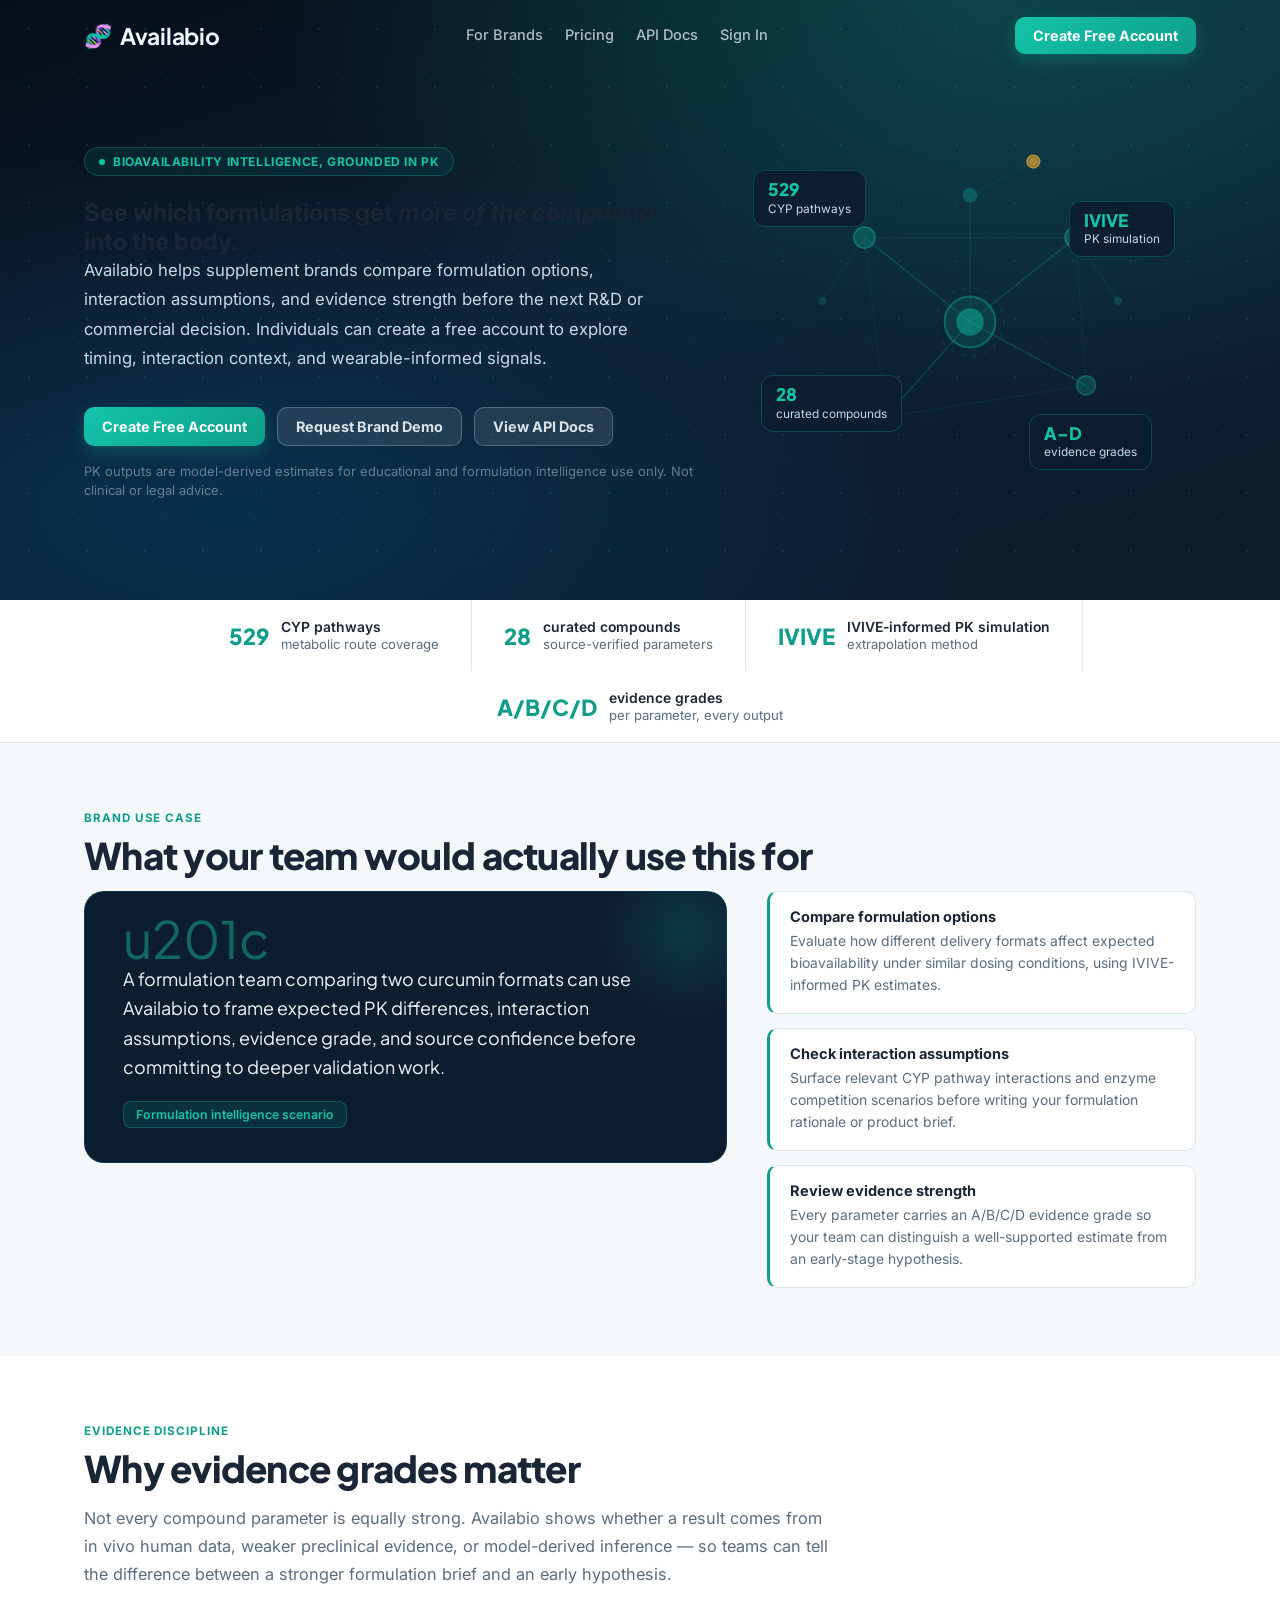
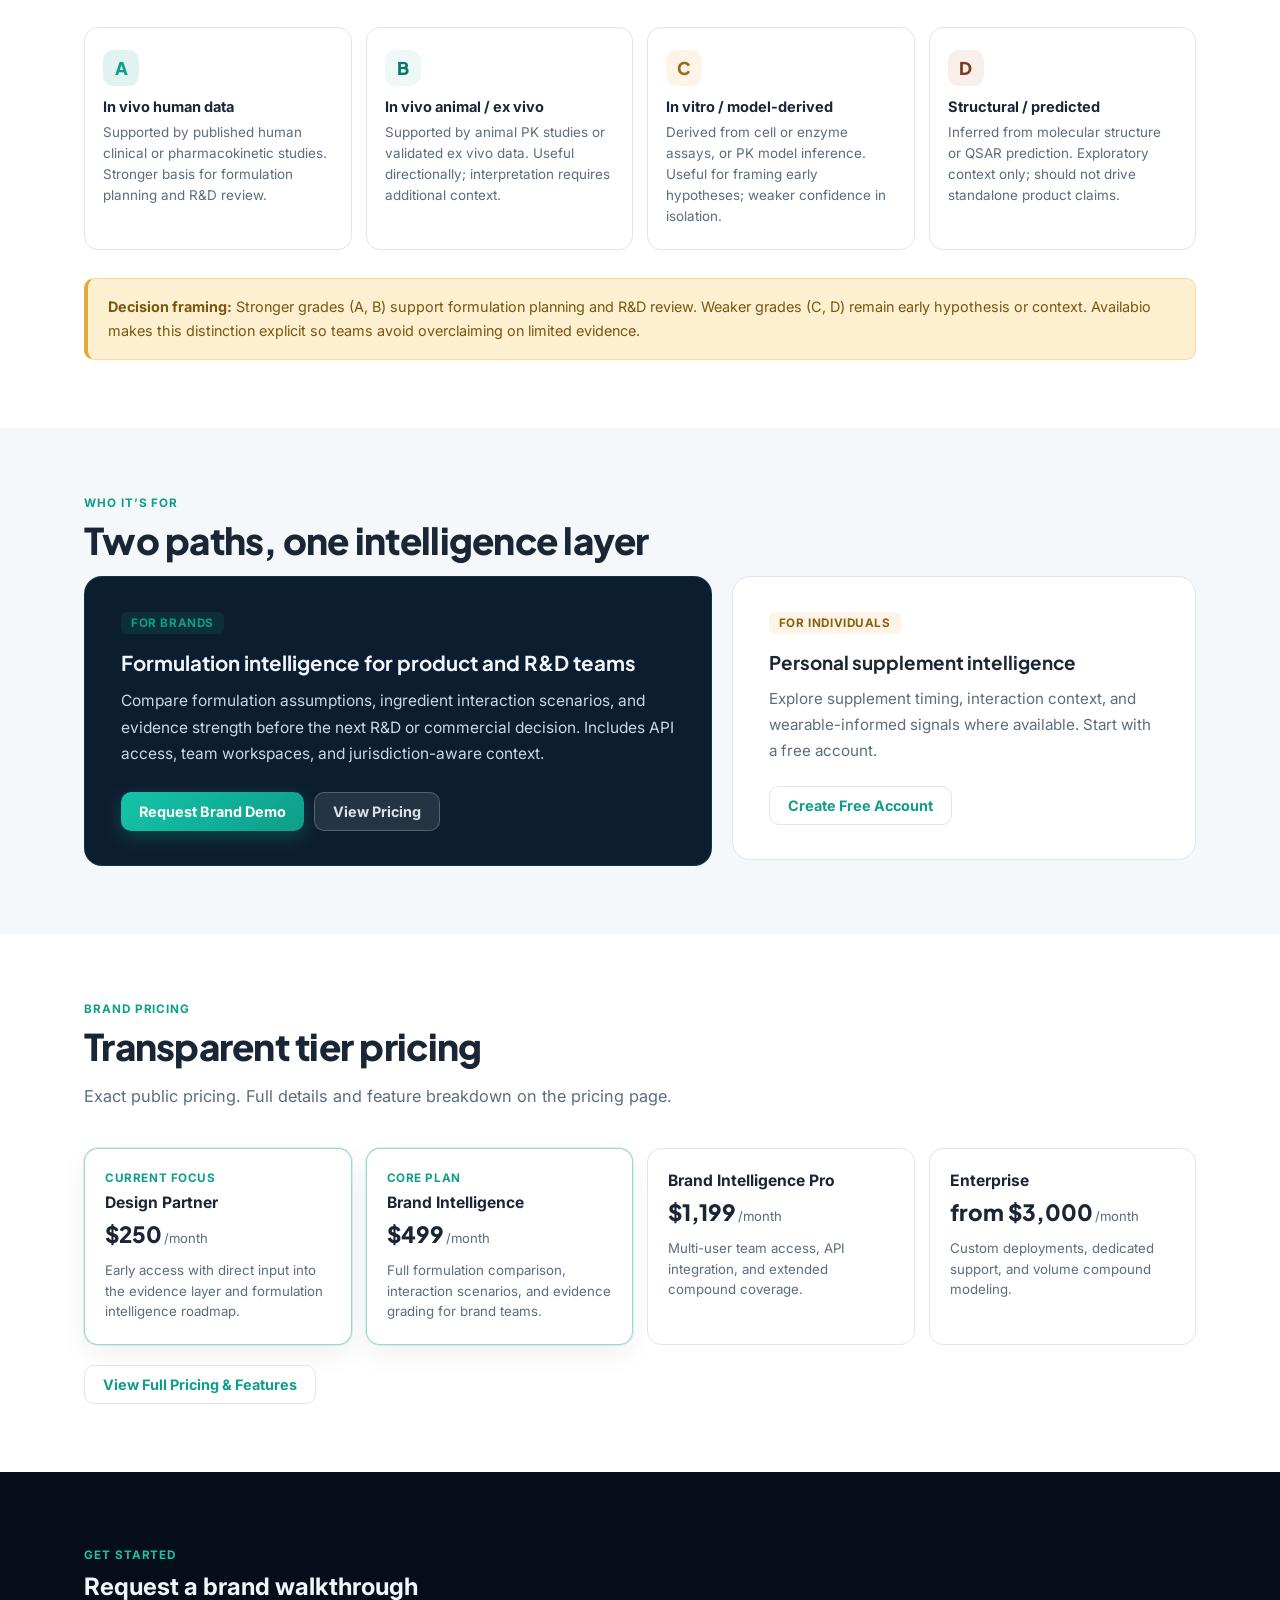
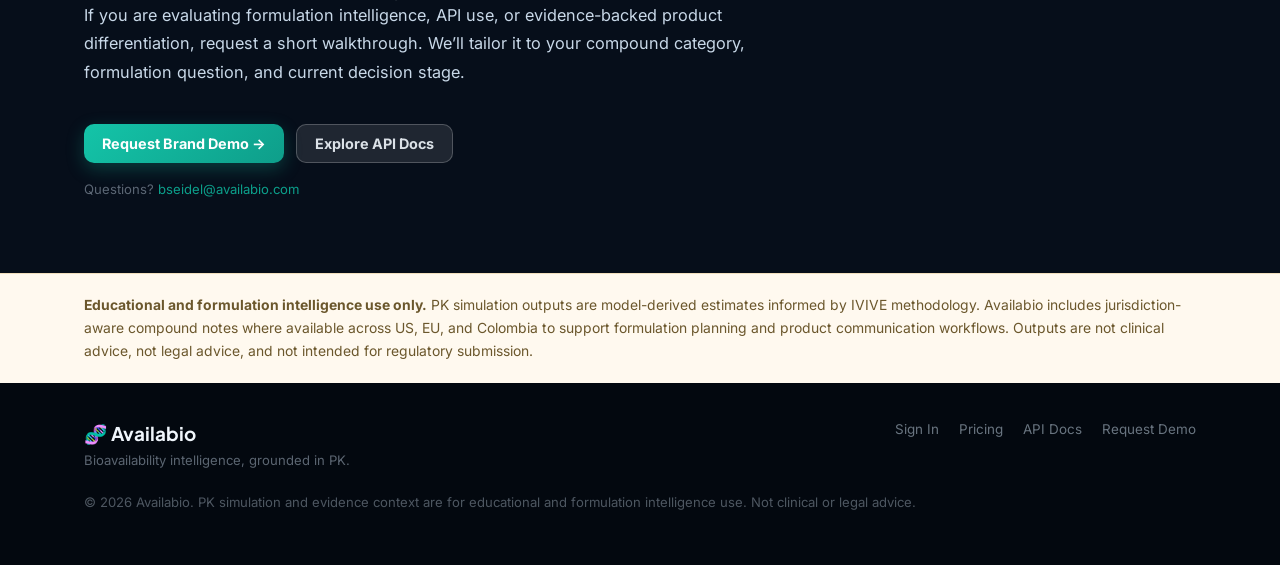
==== commit d73cc780: "FORGE-100: humanized visual refresh — dark hero, molecular motif, section reorder - Dark navy/ocean " ====
--- a/index.html
+++ b/index.html
@@ -3,311 +3,599 @@
 <head>
     <meta charset="UTF-8">
     <meta name="viewport" content="width=device-width, initial-scale=1.0">
-    <meta name="description" content="Availabio — PK intelligence for supplement users and nutraceutical brands. Bioavailability simulation, IVIVE-informed enzyme modeling, evidence grades, formulation comparison.">
+    <meta name="description" content="Availabio — Bioavailability intelligence for supplement brands. Compare formulation options, interaction assumptions, and evidence strength. Grounded in PK simulation.">
     <link rel="preconnect" href="https://fonts.googleapis.com">
     <link rel="preconnect" href="https://fonts.gstatic.com" crossorigin>
-    <link href="https://fonts.googleapis.com/css2?family=Plus+Jakarta+Sans:wght@400;500;600;700&family=Inter:wght@300;400;500;600&display=swap" rel="stylesheet">
-    <title>Availabio — PK Intelligence for People and Brands</title>
+    <link href="https://fonts.googleapis.com/css2?family=Plus+Jakarta+Sans:wght@400;500;600;700;800&family=Inter:wght@300;400;500;600&display=swap" rel="stylesheet">
+    <title>Availabio — Bioavailability Intelligence for Supplement Brands</title>
     <style>
         :root {
-            --avb-font-body: 'Inter', -apple-system, BlinkMacSystemFont, 'Segoe UI', sans-serif;
-            --avb-font-display: 'Plus Jakarta Sans', 'Inter', system-ui, sans-serif;
-            --avb-text-body: #1a2535;
-            --avb-text-dim: #5a6d80;
-            --avb-surface-border: #dde7ec;
-            --avb-surface-light: #f4f8fa;
-            --avb-teal-deep: #006e7a;
-            --avb-cyan-bright: #00b0b9;
-            --avb-info-light: #e8f8fa;
-        }
-
-        * { margin: 0; padding: 0; box-sizing: border-box; }
-
-        body {
-            font-family: var(--avb-font-body);
-            color: var(--avb-text-body);
+            --navy-950: #03080f;
+            --navy-900: #060e1a;
+            --navy-800: #0d1d30;
+            --jade:     #0e9e8a;
+            --jade-lt:  #14c4a8;
+            --amber:    #e6aa38;
+            --amber-lt: #fdf0d0;
+            --amber-dim: #7a5610;
+            --text-100: #f0f6fc;
+            --text-200: #c8d8e8;
+            --text-dark: #1a2535;
+            --text-dim:  #5a6d80;
+            --surface-0: #ffffff;
+            --surface-1: #f4f8fa;
+            --border:    #dde7ec;
+            --font-display: 'Plus Jakarta Sans', system-ui, sans-serif;
+            --font-body:    'Inter', system-ui, sans-serif;
+        }
+
+        *, *::before, *::after { margin: 0; padding: 0; box-sizing: border-box; }
+        html { scroll-behavior: smooth; }
+        body { font-family: var(--font-body); color: var(--text-dark); overflow-x: hidden; }
+        a { text-decoration: none; }
+        img { max-width: 100%; display: block; }
+
+        .wrap { max-width: 1160px; margin: 0 auto; padding: 0 24px; }
+
+        /* Navigation */
+        .site-nav {
+            position: fixed; top: 0; left: 0; right: 0; z-index: 100;
+            transition: background 0.3s ease, backdrop-filter 0.3s ease;
+        }
+        .site-nav.scrolled {
+            background: rgba(6,14,26,0.92);
+            backdrop-filter: blur(14px);
+            -webkit-backdrop-filter: blur(14px);
+            border-bottom: 1px solid rgba(14,158,138,0.18);
+        }
+        .nav-row {
+            display: flex; align-items: center; justify-content: space-between;
+            min-height: 70px; gap: 16px;
+        }
+        .nav-brand {
+            font-family: var(--font-display); font-size: 1.42rem; font-weight: 700;
+            color: var(--text-100); display: inline-flex; gap: 8px; align-items: center;
+            letter-spacing: -0.01em;
+        }
+        .nav-brand .dna { color: var(--jade-lt); }
+        .nav-links { display: flex; gap: 22px; align-items: center; }
+        .nav-links a { color: rgba(240,246,252,0.72); font-size: 0.91rem; font-weight: 500; transition: color 0.15s; }
+        .nav-links a:hover { color: var(--text-100); }
+        .nav-cta { display: flex; gap: 10px; }
+
+        /* Buttons */
+        .btn {
+            display: inline-flex; align-items: center; justify-content: center;
+            gap: 7px; border-radius: 10px; padding: 10px 18px;
+            font-weight: 700; font-size: 0.9rem; cursor: pointer;
+            transition: transform 0.15s ease, box-shadow 0.15s ease;
+            white-space: nowrap; border: none;
+        }
+        .btn:hover { transform: translateY(-1px); }
+        .btn-jade {
+            background: linear-gradient(135deg, var(--jade-lt) 0%, var(--jade) 100%);
+            color: white; box-shadow: 0 6px 18px rgba(14,158,138,0.32);
+        }
+        .btn-jade:hover { box-shadow: 0 10px 26px rgba(14,158,138,0.44); }
+        .btn-ghost {
+            background: rgba(255,255,255,0.10); border: 1px solid rgba(255,255,255,0.22);
+            color: rgba(240,246,252,0.9);
+        }
+        .btn-ghost:hover { background: rgba(255,255,255,0.17); }
+        .btn-outline { background: white; border: 1.5px solid var(--border); color: var(--jade); }
+        .btn-outline:hover { border-color: var(--jade); box-shadow: 0 4px 12px rgba(14,158,138,0.14); }
+
+        /* Hero */
+        .hero-shell {
             background:
-                radial-gradient(circle at 10% 10%, rgba(0, 176, 185, 0.2), transparent 35%),
-                radial-gradient(circle at 85% 20%, rgba(3, 169, 244, 0.16), transparent 30%),
-                linear-gradient(180deg, #f8fdff 0%, #eef7fa 100%);
-            min-height: 100vh;
-        }
-
-        .wrap { max-width: 1160px; margin: 0 auto; padding: 0 20px; }
-
-        .site-header {
-            position: sticky; top: 0; z-index: 50;
-            backdrop-filter: blur(8px);
-            background: rgba(248, 253, 255, 0.86);
-            border-bottom: 1px solid var(--avb-surface-border);
-        }
-
-        .header-row {
-            display: flex; align-items: center; justify-content: space-between;
-            min-height: 74px; gap: 16px;
-        }
-
-        .brand {
-            text-decoration: none; color: var(--avb-text-body);
-            font-family: var(--avb-font-display); font-size: 1.5rem; font-weight: 700;
-            display: inline-flex; gap: 8px; align-items: center;
-        }
-
-        .nav { display: flex; gap: 16px; align-items: center; }
-        .nav a { text-decoration: none; color: var(--avb-text-dim); font-weight: 600; font-size: 0.95rem; }
-        .nav a:hover { color: var(--avb-teal-deep); }
-
-        .cta-group { display: flex; gap: 10px; align-items: center; }
-
-        .btn {
-            border: none; border-radius: 12px; padding: 11px 16px;
-            text-decoration: none; font-weight: 700; font-size: 0.92rem;
+                radial-gradient(ellipse at 78% -8%, rgba(14,196,168,0.28) 0%, transparent 52%),
+                radial-gradient(ellipse at 18% 85%, rgba(3,80,120,0.38) 0%, transparent 50%),
+                linear-gradient(162deg, var(--navy-900) 0%, var(--navy-800) 48%, #0c1d2e 100%);
+            padding: 132px 0 84px;
+            position: relative; overflow: hidden;
+        }
+        .hero-shell::before {
+            content: '';
+            position: absolute; inset: 0;
+            background-image:
+                radial-gradient(circle, rgba(14,196,168,0.14) 1px, transparent 1px),
+                radial-gradient(circle, rgba(20,196,168,0.07) 1px, transparent 1px);
+            background-size: 58px 58px, 88px 88px;
+            background-position: 0 0, 29px 29px;
+            pointer-events: none;
+        }
+        .hero-grid {
+            display: grid; grid-template-columns: 1.15fr 0.85fr;
+            gap: 48px; align-items: center; position: relative; z-index: 1;
+        }
+        .hero-eyebrow {
+            display: inline-flex; align-items: center; gap: 8px;
+            background: rgba(14,158,138,0.12); border: 1px solid rgba(14,196,168,0.26);
+            border-radius: 999px; padding: 6px 14px;
+            font-size: 0.75rem; font-weight: 700; letter-spacing: 0.05em;
+            color: var(--jade-lt); text-transform: uppercase; margin-bottom: 22px;
+        }
+        .hero-eyebrow::before {
+            content: ''; width: 6px; height: 6px; border-radius: 50%;
+            background: var(--jade-lt); flex-shrink: 0;
+        }
+        .hero h1 {
+            font-family: var(--font-display);
+            font-size: clamp(2.1rem, 4.5vw, 3.2rem);
+            line-height: 1.09; color: var(--text-100);
+            margin-bottom: 22px; font-weight: 800; letter-spacing: -0.025em;
+        }
+        .hero h1 em {
+            font-style: normal;
+            background: linear-gradient(90deg, var(--jade-lt), #4debde);
+            -webkit-background-clip: text; -webkit-text-fill-color: transparent;
+            background-clip: text;
+        }
+        .hero-sub {
+            font-size: 1.05rem; line-height: 1.74; color: var(--text-200);
+            max-width: 570px; margin-bottom: 34px;
+        }
+        .hero-buttons { display: flex; flex-wrap: wrap; gap: 12px; }
+        .hero-note { margin-top: 16px; font-size: 0.81rem; color: rgba(200,216,232,0.48); line-height: 1.5; }
+
+        /* Hero visual */
+        .hero-visual { position: relative; }
+        .mol-canvas { width: 100%; aspect-ratio: 1 / 1; max-width: 380px; margin: 0 auto; position: relative; }
+        .mol-svg { width: 100%; height: 100%; opacity: 0.85; }
+        .hero-stat-pill {
+            position: absolute; background: rgba(13,29,48,0.90);
+            border: 1px solid rgba(14,158,138,0.32);
+            backdrop-filter: blur(8px); border-radius: 12px;
+            padding: 10px 14px; white-space: nowrap;
+        }
+        .hero-stat-pill strong {
+            display: block; font-size: 1.08rem; font-weight: 800;
+            color: var(--jade-lt); line-height: 1; font-family: var(--font-display);
+        }
+        .hero-stat-pill span { font-size: 0.74rem; color: var(--text-200); margin-top: 3px; display: block; }
+        .pill-1 { top: 10%;  left: -7%; }
+        .pill-2 { bottom: 22%; left: -5%; }
+        .pill-3 { top: 18%;  right: -4%; }
+        .pill-4 { bottom: 12%; right:  2%; }
+
+        /* Trust bar */
+        .trust-bar { background: var(--surface-0); border-bottom: 1px solid var(--border); }
+        .trust-inner { display: flex; flex-wrap: wrap; align-items: stretch; justify-content: center; }
+        .trust-item { display: flex; align-items: center; gap: 12px; padding: 18px 32px; border-right: 1px solid var(--border); }
+        .trust-item:last-child { border-right: none; }
+        .trust-num { font-family: var(--font-display); font-size: 1.38rem; font-weight: 800; color: var(--jade); white-space: nowrap; }
+        .trust-label { font-size: 0.82rem; color: var(--text-dim); line-height: 1.3; }
+        .trust-label strong { display: block; color: var(--text-dark); font-size: 0.87rem; font-weight: 600; }
+
+        /* Sections */
+        .section { padding: 68px 0; }
+        .section-label {
+            font-size: 0.73rem; font-weight: 700; letter-spacing: 0.08em;
+            text-transform: uppercase; color: var(--jade); margin-bottom: 10px; display: block;
+        }
+        .section h2 {
+            font-family: var(--font-display);
+            font-size: clamp(1.65rem, 3.5vw, 2.3rem);
+            line-height: 1.14; margin-bottom: 14px;
+            font-weight: 800; letter-spacing: -0.02em;
+        }
+        .section-intro { font-size: 1.02rem; line-height: 1.73; color: var(--text-dim); max-width: 760px; margin-bottom: 38px; }
+
+        /* Brand Use-Case Scenario */
+        .scenario-shell { background: var(--surface-1); }
+        .scenario-layout { display: grid; grid-template-columns: 1.2fr 0.8fr; gap: 40px; align-items: start; }
+        .scenario-panel {
+            background: var(--navy-800);
+            border: 1px solid rgba(14,158,138,0.2);
+            border-radius: 20px; padding: 34px 38px;
+            position: relative; overflow: hidden;
+        }
+        .scenario-panel::after {
+            content: '';
+            position: absolute; top: -50px; right: -50px;
+            width: 180px; height: 180px; border-radius: 50%;
+            background: radial-gradient(circle, rgba(14,196,168,0.16) 0%, transparent 68%);
+            pointer-events: none;
+        }
+        .scenario-panel blockquote {
+            font-family: var(--font-display);
+            font-size: 1.12rem; line-height: 1.64;
+            color: var(--text-100); font-style: normal;
+            position: relative; z-index: 1;
+        }
+        .scenario-panel blockquote::before {
+            content: '\u201c'; font-size: 3.2rem; line-height: 0.5; display: block;
+            color: var(--jade-lt); opacity: 0.45; margin-bottom: 12px;
+        }
+        .scenario-badge {
+            display: inline-block; margin-top: 20px;
+            background: rgba(14,158,138,0.16); border: 1px solid rgba(14,196,168,0.28);
+            color: var(--jade-lt); border-radius: 8px;
+            padding: 5px 12px; font-size: 0.77rem; font-weight: 600;
+            position: relative; z-index: 1;
+        }
+        .scenario-notes { display: flex; flex-direction: column; gap: 14px; }
+        .scenario-note {
+            background: var(--surface-0); border: 1px solid var(--border);
+            border-left: 3px solid var(--jade); border-radius: 10px; padding: 16px 20px;
+        }
+        .scenario-note h4 { font-size: 0.91rem; font-weight: 700; margin-bottom: 5px; color: var(--text-dark); }
+        .scenario-note p { font-size: 0.87rem; color: var(--text-dim); line-height: 1.58; }
+
+        /* Evidence-Grade Moat */
+        .evidence-shell { background: var(--surface-0); }
+        .grade-ladder { display: grid; grid-template-columns: repeat(4, minmax(0,1fr)); gap: 14px; margin-bottom: 28px; }
+        .grade-card {
+            border: 1.5px solid var(--border); border-radius: 14px; padding: 22px 18px;
+            background: var(--surface-0); transition: box-shadow 0.15s, border-color 0.15s;
+        }
+        .grade-card:hover { box-shadow: 0 8px 24px rgba(0,0,0,0.07); border-color: #c8d8e4; }
+        .grade-badge {
             display: inline-flex; align-items: center; justify-content: center;
-            gap: 8px; cursor: pointer;
-        }
-        .btn-brand {
-            color: white;
-            background: linear-gradient(135deg, var(--avb-cyan-bright) 0%, var(--avb-teal-deep) 100%);
-            box-shadow: 0 8px 22px rgba(0, 176, 185, 0.25);
-        }
-        .btn-quiet {
-            color: var(--avb-teal-deep); background: white;
-            border: 1px solid var(--avb-surface-border);
-        }
-
-        .hero { padding: 72px 0 48px; }
-        .hero-grid {
-            display: grid; grid-template-columns: 1.2fr 0.8fr;
-            gap: 28px; align-items: start;
-        }
-
-        .eyebrow {
-            display: inline-block; background: var(--avb-info-light);
-            color: var(--avb-teal-deep); border: 1px solid rgba(0, 176, 185, 0.25);
-            border-radius: 999px; padding: 8px 14px; font-size: 0.78rem;
-            font-weight: 700; letter-spacing: 0.04em; margin-bottom: 16px;
-            text-transform: uppercase;
-        }
-
-        .hero h1 {
-            font-family: var(--avb-font-display);
-            font-size: clamp(2rem, 5vw, 3.3rem);
-            line-height: 1.08; margin-bottom: 14px;
-        }
-        .hero p { font-size: 1.04rem; line-height: 1.7; color: var(--avb-text-dim); margin-bottom: 22px; }
-        .hero-buttons { display: flex; flex-wrap: wrap; gap: 12px; }
-        .hero-note { margin-top: 12px; font-size: 0.9rem; color: var(--avb-text-dim); }
-
-        .hero-card {
-            background: white; border: 1px solid var(--avb-surface-border);
-            border-radius: 16px; padding: 22px; box-shadow: 0 16px 36px rgba(0,0,0,0.06);
-        }
-        .hero-card h3 { font-size: 1.08rem; margin-bottom: 14px; }
-        .hero-stats { display: grid; grid-template-columns: repeat(2, minmax(0,1fr)); gap: 12px; }
-        .stat {
-            border-radius: 12px; background: var(--avb-surface-light);
-            padding: 12px; border: 1px solid var(--avb-surface-border);
-        }
-        .stat strong { display: block; font-size: 1.1rem; margin-bottom: 4px; color: var(--avb-teal-deep); }
-
-        .section { padding: 28px 0; }
-        .section h2 {
-            font-family: var(--avb-font-display);
-            font-size: clamp(1.5rem, 4vw, 2.3rem); margin-bottom: 10px;
-        }
-        .section-intro { color: var(--avb-text-dim); max-width: 820px; line-height: 1.7; margin-bottom: 18px; }
-
-        .grid-3 { display: grid; grid-template-columns: repeat(3, minmax(0,1fr)); gap: 14px; }
-
-        .card {
-            background: white; border: 1px solid var(--avb-surface-border);
-            border-radius: 14px; padding: 16px; box-shadow: 0 10px 24px rgba(0,0,0,0.04);
-        }
-        .card h4 { margin-bottom: 6px; }
-        .card p { color: var(--avb-text-dim); line-height: 1.6; font-size: 0.95rem; }
-
-        .proof-row { display: grid; grid-template-columns: repeat(5, minmax(0,1fr)); gap: 10px; }
-        .proof-pill {
-            background: var(--avb-surface-light); border: 1px solid var(--avb-surface-border);
-            border-radius: 12px; padding: 12px; text-align: center;
-        }
-        .proof-pill strong { display: block; color: var(--avb-teal-deep); margin-bottom: 4px; }
-
-        .reg-strip {
-            background: #fff9ef; border: 1px solid #f1dfbd;
-            border-left: 4px solid #e0b24b; border-radius: 12px;
-            padding: 16px; font-size: 0.94rem; line-height: 1.6; color: #6b572c;
-        }
-
-        .pricing-grid { display: grid; grid-template-columns: repeat(4, minmax(0,1fr)); gap: 12px; }
-        .price-card {
-            background: white; border: 1px solid var(--avb-surface-border);
-            border-radius: 14px; padding: 16px; box-shadow: 0 10px 24px rgba(0,0,0,0.05);
-        }
-        .price-card h4 { margin-bottom: 8px; }
-        .price-card .price { font-size: 1.28rem; color: var(--avb-teal-deep); font-weight: 800; margin-bottom: 8px; }
-
-        .demo-cta-block {
-            background: white; border: 1px solid var(--avb-surface-border);
-            border-radius: 16px; padding: 32px; max-width: 600px;
-            box-shadow: 0 10px 28px rgba(0,0,0,0.05);
-        }
-        .demo-cta-block h3 { font-family: var(--avb-font-display); font-size: 1.3rem; margin-bottom: 10px; }
-        .demo-cta-block p { color: var(--avb-text-dim); line-height: 1.7; margin-bottom: 20px; }
-
-        .footer { padding: 32px 0 50px; color: var(--avb-text-dim); font-size: 0.9rem; }
-
+            width: 36px; height: 36px; border-radius: 10px;
+            font-family: var(--font-display); font-size: 1.1rem; font-weight: 800; margin-bottom: 12px;
+        }
+        .grade-A .grade-badge { background: rgba(14,158,138,0.12); color: var(--jade); }
+        .grade-B .grade-badge { background: rgba(14,158,138,0.07); color: #0a7a6a; }
+        .grade-C .grade-badge { background: rgba(230,170,56,0.12); color: #9a6818; }
+        .grade-D .grade-badge { background: rgba(180,100,50,0.10); color: #7a3d1e; }
+        .grade-card h4 { font-size: 0.91rem; font-weight: 700; margin-bottom: 6px; }
+        .grade-card p { font-size: 0.84rem; color: var(--text-dim); line-height: 1.57; }
+        .evidence-callout {
+            background: var(--amber-lt); border: 1px solid rgba(230,170,56,0.3);
+            border-left: 4px solid var(--amber); border-radius: 10px;
+            padding: 16px 20px; font-size: 0.9rem; line-height: 1.67; color: var(--amber-dim);
+        }
+
+        /* Split Path */
+        .split-shell { background: var(--surface-1); }
+        .split-grid { display: grid; grid-template-columns: 1.15fr 0.85fr; gap: 20px; align-items: start; }
+        .path-card { border-radius: 18px; padding: 34px 36px; }
+        .path-brand { background: var(--navy-800); border: 1px solid rgba(14,158,138,0.2); }
+        .path-brand h3 { color: var(--text-100); font-family: var(--font-display); font-size: 1.28rem; font-weight: 700; margin-bottom: 12px; }
+        .path-brand p { color: var(--text-200); line-height: 1.71; font-size: 0.97rem; margin-bottom: 24px; }
+        .path-individual { background: var(--surface-0); border: 1.5px solid var(--border); }
+        .path-individual h3 { font-family: var(--font-display); font-size: 1.18rem; font-weight: 700; margin-bottom: 12px; }
+        .path-individual p { color: var(--text-dim); line-height: 1.71; font-size: 0.95rem; margin-bottom: 22px; }
+        .path-tag { display: inline-block; border-radius: 6px; padding: 4px 10px; font-size: 0.73rem; font-weight: 700; text-transform: uppercase; letter-spacing: 0.05em; margin-bottom: 16px; }
+        .tag-brand      { background: rgba(14,158,138,0.14); color: var(--jade); }
+        .tag-individual { background: rgba(230,170,56,0.12); color: #8a6010; }
+
+        /* Pricing */
+        .pricing-shell { background: var(--surface-0); }
+        .pricing-grid { display: grid; grid-template-columns: repeat(4, minmax(0,1fr)); gap: 14px; margin-bottom: 20px; }
+        .price-card { border-radius: 14px; padding: 22px 20px; border: 1.5px solid var(--border); background: var(--surface-0); }
+        .price-card.featured { border-color: rgba(14,158,138,0.4); box-shadow: 0 0 0 1px rgba(14,158,138,0.12), 0 10px 28px rgba(0,0,0,0.06); }
+        .price-tier { font-size: 0.73rem; font-weight: 700; letter-spacing: 0.05em; text-transform: uppercase; color: var(--jade); margin-bottom: 8px; }
+        .price-card h4 { font-size: 0.98rem; font-weight: 700; margin-bottom: 8px; }
+        .price-amount { font-family: var(--font-display); font-size: 1.4rem; font-weight: 800; color: var(--text-dark); }
+        .price-cadence { font-size: 0.82rem; color: var(--text-dim); margin-left: 2px; }
+        .price-card p { margin-top: 12px; font-size: 0.83rem; color: var(--text-dim); line-height: 1.56; }
+
+        /* Demo CTA */
+        .demo-shell { background: var(--navy-900); padding: 76px 0; }
+        .demo-inner { max-width: 680px; }
+        .demo-shell .section-label { color: var(--jade-lt); }
+        .demo-shell h2 { color: var(--text-100); }
+        .demo-shell .section-intro { color: var(--text-200); }
+
+        /* Compliance */
+        .compliance-strip { background: #fff9ef; border-top: 1px solid #f1dfbd; padding: 20px 0; }
+        .compliance-strip p { font-size: 0.87rem; line-height: 1.67; color: #6b572c; }
+
+        /* Footer */
+        .site-footer { background: var(--navy-950); padding: 38px 0 52px; }
+        .footer-row { display: flex; align-items: flex-start; justify-content: space-between; gap: 24px; flex-wrap: wrap; margin-bottom: 24px; }
+        .footer-brand { font-family: var(--font-display); font-size: 1.18rem; font-weight: 700; color: var(--text-100); }
+        .footer-tagline { margin-top: 6px; font-size: 0.82rem; color: rgba(200,216,232,0.45); }
+        .footer-links { display: flex; gap: 20px; flex-wrap: wrap; align-items: center; }
+        .footer-links a { font-size: 0.84rem; color: rgba(200,216,232,0.52); transition: color 0.15s; }
+        .footer-links a:hover { color: var(--text-100); }
+        .footer-copy { font-size: 0.82rem; color: rgba(200,216,232,0.38); line-height: 1.6; }
+
+        /* Responsive */
         @media (max-width: 960px) {
-            .hero-grid, .pricing-grid, .grid-3 { grid-template-columns: 1fr; }
-            .proof-row { grid-template-columns: repeat(2, minmax(0,1fr)); }
-            .header-row { flex-wrap: wrap; padding: 10px 0; }
-            .nav { order: 3; width: 100%; justify-content: flex-start; flex-wrap: wrap; }
-            .cta-group { margin-left: auto; }
+            .hero-grid, .scenario-layout, .split-grid { grid-template-columns: 1fr; }
+            .hero-visual { display: none; }
+            .grade-ladder { grid-template-columns: repeat(2, minmax(0,1fr)); }
+            .pricing-grid { grid-template-columns: repeat(2, minmax(0,1fr)); }
+            .trust-item { padding: 14px 20px; }
+            .nav-links { display: none; }
+        }
+        @media (max-width: 640px) {
+            .pricing-grid { grid-template-columns: 1fr; }
+            .grade-ladder { grid-template-columns: 1fr; }
+            .trust-inner { flex-direction: column; align-items: flex-start; }
+            .trust-item { border-right: none; border-bottom: 1px solid var(--border); width: 100%; }
+            .trust-item:last-child { border-bottom: none; }
+            .hero-shell { padding: 100px 0 60px; }
+            .demo-shell { padding: 52px 0; }
+            .section { padding: 48px 0; }
         }
     </style>
 </head>
 <body>
-    <header class="site-header">
-        <div class="wrap header-row">
-            <a href="/" class="brand"><span>&#x1F9EC;</span><span>Availabio</span></a>
-            <nav class="nav">
+
+    <!-- Navigation -->
+    <nav class="site-nav" id="site-nav">
+        <div class="wrap nav-row">
+            <a href="/" class="nav-brand"><span class="dna">&#x1F9EC;</span><span>Availabio</span></a>
+            <div class="nav-links">
                 <a href="#for-brands">For Brands</a>
                 <a href="https://app.availabio.com/pricing">Pricing</a>
                 <a href="https://app.availabio.com/api-docs">API Docs</a>
                 <a href="https://app.availabio.com/signin">Sign In</a>
-            </nav>
-            <div class="cta-group">
-                <a class="btn btn-quiet" href="https://app.availabio.com/auth/fitbit">Connect Wearable</a>
-                <a class="btn btn-brand" href="https://app.availabio.com/signin">Create Free Account</a>
-            </div>
-        </div>
-    </header>
-
-    <main class="wrap">
-        <section class="hero">
-            <div class="hero-grid">
+            </div>
+            <div class="nav-cta">
+                <a class="btn btn-jade" href="https://app.availabio.com/signin">Create Free Account</a>
+            </div>
+        </div>
+    </nav>
+
+    <!-- 1. Hero -->
+    <section class="hero-shell">
+        <div class="wrap hero-grid">
+            <div class="hero-copy">
+                <span class="hero-eyebrow">Bioavailability intelligence, grounded in PK</span>
+                <h1>See which formulations get <em>more of the compound</em> into the body.</h1>
+                <p class="hero-sub">Availabio helps supplement brands compare formulation options, interaction assumptions, and evidence strength before the next R&amp;D or commercial decision. Individuals can create a free account to explore timing, interaction context, and wearable-informed signals.</p>
+                <div class="hero-buttons">
+                    <a class="btn btn-jade" href="https://app.availabio.com/signin">Create Free Account</a>
+                    <a class="btn btn-ghost" href="https://app.availabio.com/welcome#demo-request">Request Brand Demo</a>
+                    <a class="btn btn-ghost" href="https://app.availabio.com/api-docs">View API Docs</a>
+                </div>
+                <p class="hero-note">PK outputs are model-derived estimates for educational and formulation intelligence use only. Not clinical or legal advice.</p>
+            </div>
+            <div class="hero-visual" aria-hidden="true">
+                <div class="mol-canvas">
+                    <svg class="mol-svg" viewBox="0 0 360 360" fill="none" xmlns="http://www.w3.org/2000/svg">
+                        <line x1="180" y1="180" x2="80"  y2="100" stroke="rgba(14,196,168,0.24)" stroke-width="1.5"/>
+                        <line x1="180" y1="180" x2="280" y2="100" stroke="rgba(14,196,168,0.24)" stroke-width="1.5"/>
+                        <line x1="180" y1="180" x2="290" y2="240" stroke="rgba(14,196,168,0.24)" stroke-width="1.5"/>
+                        <line x1="180" y1="180" x2="100" y2="270" stroke="rgba(14,196,168,0.24)" stroke-width="1.5"/>
+                        <line x1="180" y1="180" x2="180" y2="60"  stroke="rgba(14,196,168,0.16)" stroke-width="1"/>
+                        <line x1="80"  y1="100" x2="280" y2="100" stroke="rgba(14,196,168,0.11)" stroke-width="1"/>
+                        <line x1="80"  y1="100" x2="100" y2="270" stroke="rgba(14,196,168,0.09)" stroke-width="1"/>
+                        <line x1="280" y1="100" x2="290" y2="240" stroke="rgba(14,196,168,0.09)" stroke-width="1"/>
+                        <line x1="100" y1="270" x2="290" y2="240" stroke="rgba(14,196,168,0.11)" stroke-width="1"/>
+                        <line x1="80"  y1="100" x2="40"  y2="160" stroke="rgba(14,196,168,0.11)" stroke-width="1"/>
+                        <line x1="280" y1="100" x2="320" y2="160" stroke="rgba(14,196,168,0.11)" stroke-width="1"/>
+                        <line x1="180" y1="60"  x2="240" y2="28"  stroke="rgba(14,196,168,0.09)" stroke-width="1"/>
+                        <circle cx="40"  cy="160" r="4" fill="rgba(14,196,168,0.22)"/>
+                        <circle cx="320" cy="160" r="4" fill="rgba(14,196,168,0.22)"/>
+                        <circle cx="240" cy="28"  r="4" fill="rgba(230,170,56,0.55)"/>
+                        <circle cx="180" cy="60"  r="7"  fill="rgba(14,196,168,0.32)"/>
+                        <circle cx="80"  cy="100" r="10" fill="rgba(14,158,138,0.4)"  stroke="rgba(14,196,168,0.5)"  stroke-width="1.5"/>
+                        <circle cx="280" cy="100" r="10" fill="rgba(14,158,138,0.4)"  stroke="rgba(14,196,168,0.5)"  stroke-width="1.5"/>
+                        <circle cx="290" cy="240" r="9"  fill="rgba(14,158,138,0.36)" stroke="rgba(14,196,168,0.42)" stroke-width="1.5"/>
+                        <circle cx="100" cy="270" r="9"  fill="rgba(14,158,138,0.36)" stroke="rgba(14,196,168,0.42)" stroke-width="1.5"/>
+                        <circle cx="180" cy="180" r="24" fill="rgba(14,158,138,0.2)"  stroke="rgba(14,196,168,0.45)" stroke-width="2"/>
+                        <circle cx="180" cy="180" r="13" fill="rgba(14,196,168,0.55)"/>
+                        <circle cx="240" cy="28"  r="6"  fill="rgba(230,170,56,0.62)" stroke="rgba(230,170,56,0.85)" stroke-width="1.5"/>
+                        <circle cx="180" cy="180" r="32" fill="none" stroke="rgba(14,196,168,0.14)" stroke-width="1.5" stroke-dasharray="4 7"/>
+                    </svg>
+                    <div class="hero-stat-pill pill-1"><strong>529</strong><span>CYP pathways</span></div>
+                    <div class="hero-stat-pill pill-2"><strong>28</strong><span>curated compounds</span></div>
+                    <div class="hero-stat-pill pill-3"><strong>IVIVE</strong><span>PK simulation</span></div>
+                    <div class="hero-stat-pill pill-4"><strong>A&#x2013;D</strong><span>evidence grades</span></div>
+                </div>
+            </div>
+        </div>
+    </section>
+
+    <!-- 2. Built On / Trust Bar -->
+    <div class="trust-bar">
+        <div class="wrap trust-inner">
+            <div class="trust-item">
+                <span class="trust-num">529</span>
+                <div class="trust-label"><strong>CYP pathways</strong>metabolic route coverage</div>
+            </div>
+            <div class="trust-item">
+                <span class="trust-num">28</span>
+                <div class="trust-label"><strong>curated compounds</strong>source-verified parameters</div>
+            </div>
+            <div class="trust-item">
+                <span class="trust-num">IVIVE</span>
+                <div class="trust-label"><strong>IVIVE-informed PK simulation</strong>extrapolation method</div>
+            </div>
+            <div class="trust-item">
+                <span class="trust-num">A/B/C/D</span>
+                <div class="trust-label"><strong>evidence grades</strong>per parameter, every output</div>
+            </div>
+        </div>
+    </div>
+
+    <!-- 3. Brand Use-Case Scenario -->
+    <section class="section scenario-shell" id="for-brands">
+        <div class="wrap">
+            <span class="section-label">Brand use case</span>
+            <h2>What your team would actually use this for</h2>
+            <div class="scenario-layout">
+                <div class="scenario-panel">
+                    <blockquote>
+                        A formulation team comparing two curcumin formats can use Availabio to frame expected PK
+                        differences, interaction assumptions, evidence grade, and source confidence before committing
+                        to deeper validation work.
+                    </blockquote>
+                    <span class="scenario-badge">Formulation intelligence scenario</span>
+                </div>
+                <div class="scenario-notes">
+                    <div class="scenario-note">
+                        <h4>Compare formulation options</h4>
+                        <p>Evaluate how different delivery formats affect expected bioavailability under similar dosing conditions, using IVIVE-informed PK estimates.</p>
+                    </div>
+                    <div class="scenario-note">
+                        <h4>Check interaction assumptions</h4>
+                        <p>Surface relevant CYP pathway interactions and enzyme competition scenarios before writing your formulation rationale or product brief.</p>
+                    </div>
+                    <div class="scenario-note">
+                        <h4>Review evidence strength</h4>
+                        <p>Every parameter carries an A/B/C/D evidence grade so your team can distinguish a well-supported estimate from an early-stage hypothesis.</p>
+                    </div>
+                </div>
+            </div>
+        </div>
+    </section>
+
+    <!-- 4. Evidence-Grade Moat -->
+    <section class="section evidence-shell">
+        <div class="wrap">
+            <span class="section-label">Evidence discipline</span>
+            <h2>Why evidence grades matter</h2>
+            <p class="section-intro">
+                Not every compound parameter is equally strong. Availabio shows whether a result comes from
+                in&nbsp;vivo human data, weaker preclinical evidence, or model-derived inference &#x2014; so teams
+                can tell the difference between a stronger formulation brief and an early hypothesis.
+            </p>
+            <div class="grade-ladder">
+                <div class="grade-card grade-A">
+                    <div class="grade-badge">A</div>
+                    <h4>In vivo human data</h4>
+                    <p>Supported by published human clinical or pharmacokinetic studies. Stronger basis for formulation planning and R&amp;D review.</p>
+                </div>
+                <div class="grade-card grade-B">
+                    <div class="grade-badge">B</div>
+                    <h4>In vivo animal / ex vivo</h4>
+                    <p>Supported by animal PK studies or validated ex&nbsp;vivo data. Useful directionally; interpretation requires additional context.</p>
+                </div>
+                <div class="grade-card grade-C">
+                    <div class="grade-badge">C</div>
+                    <h4>In vitro / model-derived</h4>
+                    <p>Derived from cell or enzyme assays, or PK model inference. Useful for framing early hypotheses; weaker confidence in isolation.</p>
+                </div>
+                <div class="grade-card grade-D">
+                    <div class="grade-badge">D</div>
+                    <h4>Structural / predicted</h4>
+                    <p>Inferred from molecular structure or QSAR prediction. Exploratory context only; should not drive standalone product claims.</p>
+                </div>
+            </div>
+            <div class="evidence-callout">
+                <strong>Decision framing:</strong> Stronger grades (A, B) support formulation planning and R&amp;D review.
+                Weaker grades (C, D) remain early hypothesis or context. Availabio makes this distinction explicit
+                so teams avoid overclaiming on limited evidence.
+            </div>
+        </div>
+    </section>
+
+    <!-- 5. Split Path: Brands / Individuals -->
+    <section class="section split-shell">
+        <div class="wrap">
+            <span class="section-label">Who it&#x2019;s for</span>
+            <h2>Two paths, one intelligence layer</h2>
+            <div class="split-grid">
+                <div class="path-card path-brand">
+                    <span class="path-tag tag-brand">For Brands</span>
+                    <h3>Formulation intelligence for product and R&amp;D teams</h3>
+                    <p>Compare formulation assumptions, ingredient interaction scenarios, and evidence strength before the next R&amp;D or commercial decision. Includes API access, team workspaces, and jurisdiction-aware context.</p>
+                    <div style="display:flex; gap:10px; flex-wrap:wrap;">
+                        <a class="btn btn-jade" href="https://app.availabio.com/welcome#demo-request">Request Brand Demo</a>
+                        <a class="btn btn-ghost" href="https://app.availabio.com/pricing">View Pricing</a>
+                    </div>
+                </div>
+                <div class="path-card path-individual">
+                    <span class="path-tag tag-individual">For Individuals</span>
+                    <h3>Personal supplement intelligence</h3>
+                    <p>Explore supplement timing, interaction context, and wearable-informed signals where available. Start with a free account.</p>
+                    <a class="btn btn-outline" href="https://app.availabio.com/signin">Create Free Account</a>
+                </div>
+            </div>
+        </div>
+    </section>
+
+    <!-- 6. Pricing Teaser -->
+    <section class="section pricing-shell" id="pricing-preview">
+        <div class="wrap">
+            <span class="section-label">Brand pricing</span>
+            <h2>Transparent tier pricing</h2>
+            <p class="section-intro">Exact public pricing. Full details and feature breakdown on the pricing page.</p>
+            <div class="pricing-grid">
+                <article class="price-card featured">
+                    <div class="price-tier">Current focus</div>
+                    <h4>Design Partner</h4>
+                    <div><span class="price-amount">$250</span><span class="price-cadence">/month</span></div>
+                    <p>Early access with direct input into the evidence layer and formulation intelligence roadmap.</p>
+                </article>
+                <article class="price-card featured">
+                    <div class="price-tier">Core plan</div>
+                    <h4>Brand Intelligence</h4>
+                    <div><span class="price-amount">$499</span><span class="price-cadence">/month</span></div>
+                    <p>Full formulation comparison, interaction scenarios, and evidence grading for brand teams.</p>
+                </article>
+                <article class="price-card">
+                    <h4>Brand Intelligence Pro</h4>
+                    <div><span class="price-amount">$1,199</span><span class="price-cadence">/month</span></div>
+                    <p>Multi-user team access, API integration, and extended compound coverage.</p>
+                </article>
+                <article class="price-card">
+                    <h4>Enterprise</h4>
+                    <div><span class="price-amount">from $3,000</span><span class="price-cadence">/month</span></div>
+                    <p>Custom deployments, dedicated support, and volume compound modeling.</p>
+                </article>
+            </div>
+            <div style="margin-top:14px;">
+                <a class="btn btn-outline" href="https://app.availabio.com/pricing">View Full Pricing &amp; Features</a>
+            </div>
+        </div>
+    </section>
+
+    <!-- 7. Demo CTA -->
+    <section class="demo-shell" id="demo-request">
+        <div class="wrap">
+            <div class="demo-inner">
+                <span class="section-label">Get started</span>
+                <h2>Request a brand walkthrough</h2>
+                <p class="section-intro">
+                    If you are evaluating formulation intelligence, API use, or evidence-backed product
+                    differentiation, request a short walkthrough. We&#x2019;ll tailor it to your compound
+                    category, formulation question, and current decision stage.
+                </p>
+                <div style="display:flex; gap:12px; flex-wrap:wrap;">
+                    <a class="btn btn-jade" href="https://app.availabio.com/welcome#demo-request">Request Brand Demo &#x2192;</a>
+                    <a class="btn btn-ghost" href="https://app.availabio.com/api-docs">Explore API Docs</a>
+                </div>
+                <p style="margin-top:18px; font-size:0.82rem; color:rgba(200,216,232,0.44);">
+                    Questions? <a href="mailto:bseidel@availabio.com" style="color:rgba(14,196,168,0.8);">bseidel@availabio.com</a>
+                </p>
+            </div>
+        </div>
+    </section>
+
+    <!-- 8. Compliance / Regulatory / Footer -->
+    <div class="compliance-strip">
+        <div class="wrap">
+            <p>
+                <strong>Educational and formulation intelligence use only.</strong>
+                PK simulation outputs are model-derived estimates informed by IVIVE methodology.
+                Availabio includes jurisdiction-aware compound notes where available across US, EU, and Colombia
+                to support formulation planning and product communication workflows.
+                Outputs are not clinical advice, not legal advice, and not intended for regulatory submission.
+            </p>
+        </div>
+    </div>
+
+    <footer class="site-footer">
+        <div class="wrap">
+            <div class="footer-row">
                 <div>
-                    <span class="eyebrow">PK Intelligence Layer</span>
-                    <h1>Understand what is bioavailable to people, and what differentiates formulations for brands.</h1>
-                    <p>
-                        Availabio helps individuals explore supplement timing, interactions, and formulation context,
-                        while helping nutraceutical teams run PK simulation scenarios with IVIVE-informed enzyme
-                        modeling for R&amp;D and product strategy.
-                    </p>
-                    <div class="hero-buttons">
-                        <a class="btn btn-brand" href="https://app.availabio.com/signin">Create Free Account</a>
-                        <a class="btn btn-quiet" href="#demo-request">Request Demo</a>
-                        <a class="btn btn-quiet" href="https://app.availabio.com/api-docs">View API Docs</a>
-                    </div>
-                    <p class="hero-note">PK outputs are model-derived estimates intended for educational and formulation intelligence use.</p>
-                </div>
-                <aside class="hero-card">
-                    <h3>What teams evaluate on first visit</h3>
-                    <div class="hero-stats">
-                        <div class="stat"><strong>PK Simulation</strong><span>Formulation and interaction scenarios</span></div>
-                        <div class="stat"><strong>IVIVE Method</strong><span>FDA-standard extrapolation framework</span></div>
-                        <div class="stat"><strong>Evidence Grades</strong><span>A/B/C/D context per parameter</span></div>
-                        <div class="stat"><strong>Jurisdictions</strong><span>US, EU, Colombia context</span></div>
-                    </div>
-                </aside>
-            </div>
-        </section>
-
-        <section id="for-brands" class="section">
-            <h2>For Brands</h2>
-            <p class="section-intro">
-                Evaluate formulation pathways, compare what-if scenarios, and interpret interaction assumptions
-                with a transparent PK stack built for nutraceutical product teams.
-            </p>
-            <div class="proof-row" style="margin-bottom:14px;">
-                <div class="proof-pill"><strong>529</strong><span>CYP metabolic pathways</span></div>
-                <div class="proof-pill"><strong>28</strong><span>Curated compounds</span></div>
-                <div class="proof-pill"><strong>IVIVE</strong><span>FDA-standard methodology framing</span></div>
-                <div class="proof-pill"><strong>A/B/C/D</strong><span>Evidence grading</span></div>
-                <div class="proof-pill"><strong>PK</strong><span>Scenario simulation engine</span></div>
-            </div>
-            <div class="grid-3">
-                <article class="card">
-                    <h4>PK Simulation Engine</h4>
-                    <p>Run PK simulations with IVIVE-informed enzyme modeling to compare formulation assumptions and interaction impact before execution-heavy validation steps.</p>
-                </article>
-                <article class="card">
-                    <h4>Formulation Comparison</h4>
-                    <p>Compare baseline and enhanced formulations, test positioning hypotheses, and evaluate interaction context for product briefs and cross-functional planning.</p>
-                </article>
-                <article class="card">
-                    <h4>Source-Aware Decisions</h4>
-                    <p>Track evidence grades and source strength so R&amp;D and commercial teams can prioritize next experiments with clearer confidence context.</p>
-                </article>
-            </div>
-        </section>
-
-        <section class="section">
-            <h2>Evidence Grades as a Product Feature</h2>
-            <p class="section-intro">
-                Availabio surfaces A/B/C/D evidence grades alongside quantitative outputs so teams can separate
-                higher-confidence signals from weaker assumptions during substantiation review and internal prioritization.
-            </p>
-            <div class="card">
-                <p>Grades indicate source-strength context and should be interpreted as intelligence support for
-                R&amp;D and communications planning. They are not legal determinations and not clinical advice.</p>
-            </div>
-        </section>
-
-        <section class="section" id="consumer-path">
-            <h2>For Individuals</h2>
-            <p class="section-intro">
-                Keep your personal path active: create a free account, connect wearables, and explore supplement
-                timing, formulation, and interaction context using the same PK intelligence layer.
-            </p>
-            <div class="hero-buttons">
-                <a class="btn btn-brand" href="https://app.availabio.com/signin">Create Free Account</a>
-                <a class="btn btn-quiet" href="https://app.availabio.com/auth/fitbit">Connect Wearable</a>
-                <a class="btn btn-quiet" href="https://app.availabio.com/profile">Go to Profile</a>
-            </div>
-        </section>
-
-        <section class="section" id="pricing-preview">
-            <h2>Brand Pricing</h2>
-            <p class="section-intro">Exact tier pricing is public. Full details remain on the pricing page.</p>
-            <div class="pricing-grid">
-                <article class="price-card"><h4>Design Partner</h4><div class="price">$250/month</div></article>
-                <article class="price-card"><h4>Brand Intelligence</h4><div class="price">$499/month</div></article>
-                <article class="price-card"><h4>Brand Intelligence Pro</h4><div class="price">$1,199/month</div></article>
-                <article class="price-card"><h4>Enterprise</h4><div class="price">from $3,000/month</div></article>
-            </div>
-            <div style="margin-top:12px;">
-                <a class="btn btn-quiet" href="https://app.availabio.com/pricing">View Full Pricing</a>
-            </div>
-        </section>
-
-        <section class="section">
-            <div class="reg-strip">
-                <strong>Regulatory context, not legal advice:</strong> Availabio includes jurisdiction-aware compound
-                notes where available across US, EU, and Colombia to support informed communication and planning workflows.
-            </div>
-        </section>
-
-        <section id="demo-request" class="section">
-            <h2>Request a Brand Demo</h2>
-            <p class="section-intro">Tell us your use case and we will follow up with the most relevant walkthrough for your team.</p>
-            <div class="demo-cta-block">
-                <h3>Ready to evaluate the PK stack?</h3>
-                <p>
-                    Best for nutraceutical R&amp;D, formulation science, product, and technical teams evaluating
-                    PK intelligence and API integration. Submit the demo request form and our team will follow up.
-                </p>
-                <a class="btn btn-brand" href="https://app.availabio.com/welcome#demo-request">Submit Demo Request &#x2192;</a>
-                <p style="margin-top:14px;font-size:0.88rem;">
-                    Or explore the API directly at
-                    <a href="https://app.availabio.com/api-docs" style="color:var(--avb-teal-deep);">app.availabio.com/api-docs</a>
-                </p>
-            </div>
-        </section>
-    </main>
-
-    <footer class="wrap footer">
-        <p>&copy; Availabio. PK simulation and evidence context are intended for educational and formulation intelligence use.</p>
+                    <div class="footer-brand">&#x1F9EC; Availabio</div>
+                    <p class="footer-tagline">Bioavailability intelligence, grounded in PK.</p>
+                </div>
+                <div class="footer-links">
+                    <a href="https://app.availabio.com/signin">Sign In</a>
+                    <a href="https://app.availabio.com/pricing">Pricing</a>
+                    <a href="https://app.availabio.com/api-docs">API Docs</a>
+                    <a href="https://app.availabio.com/welcome#demo-request">Request Demo</a>
+                </div>
+            </div>
+            <p class="footer-copy">&copy; 2026 Availabio. PK simulation and evidence context are for educational and formulation intelligence use. Not clinical or legal advice.</p>
+        </div>
     </footer>
+
+    <script>
+        const nav = document.getElementById('site-nav');
+        window.addEventListener('scroll', () => {
+            nav.classList.toggle('scrolled', window.scrollY > 20);
+        }, { passive: true });
+    </script>
 </body>
 </html>
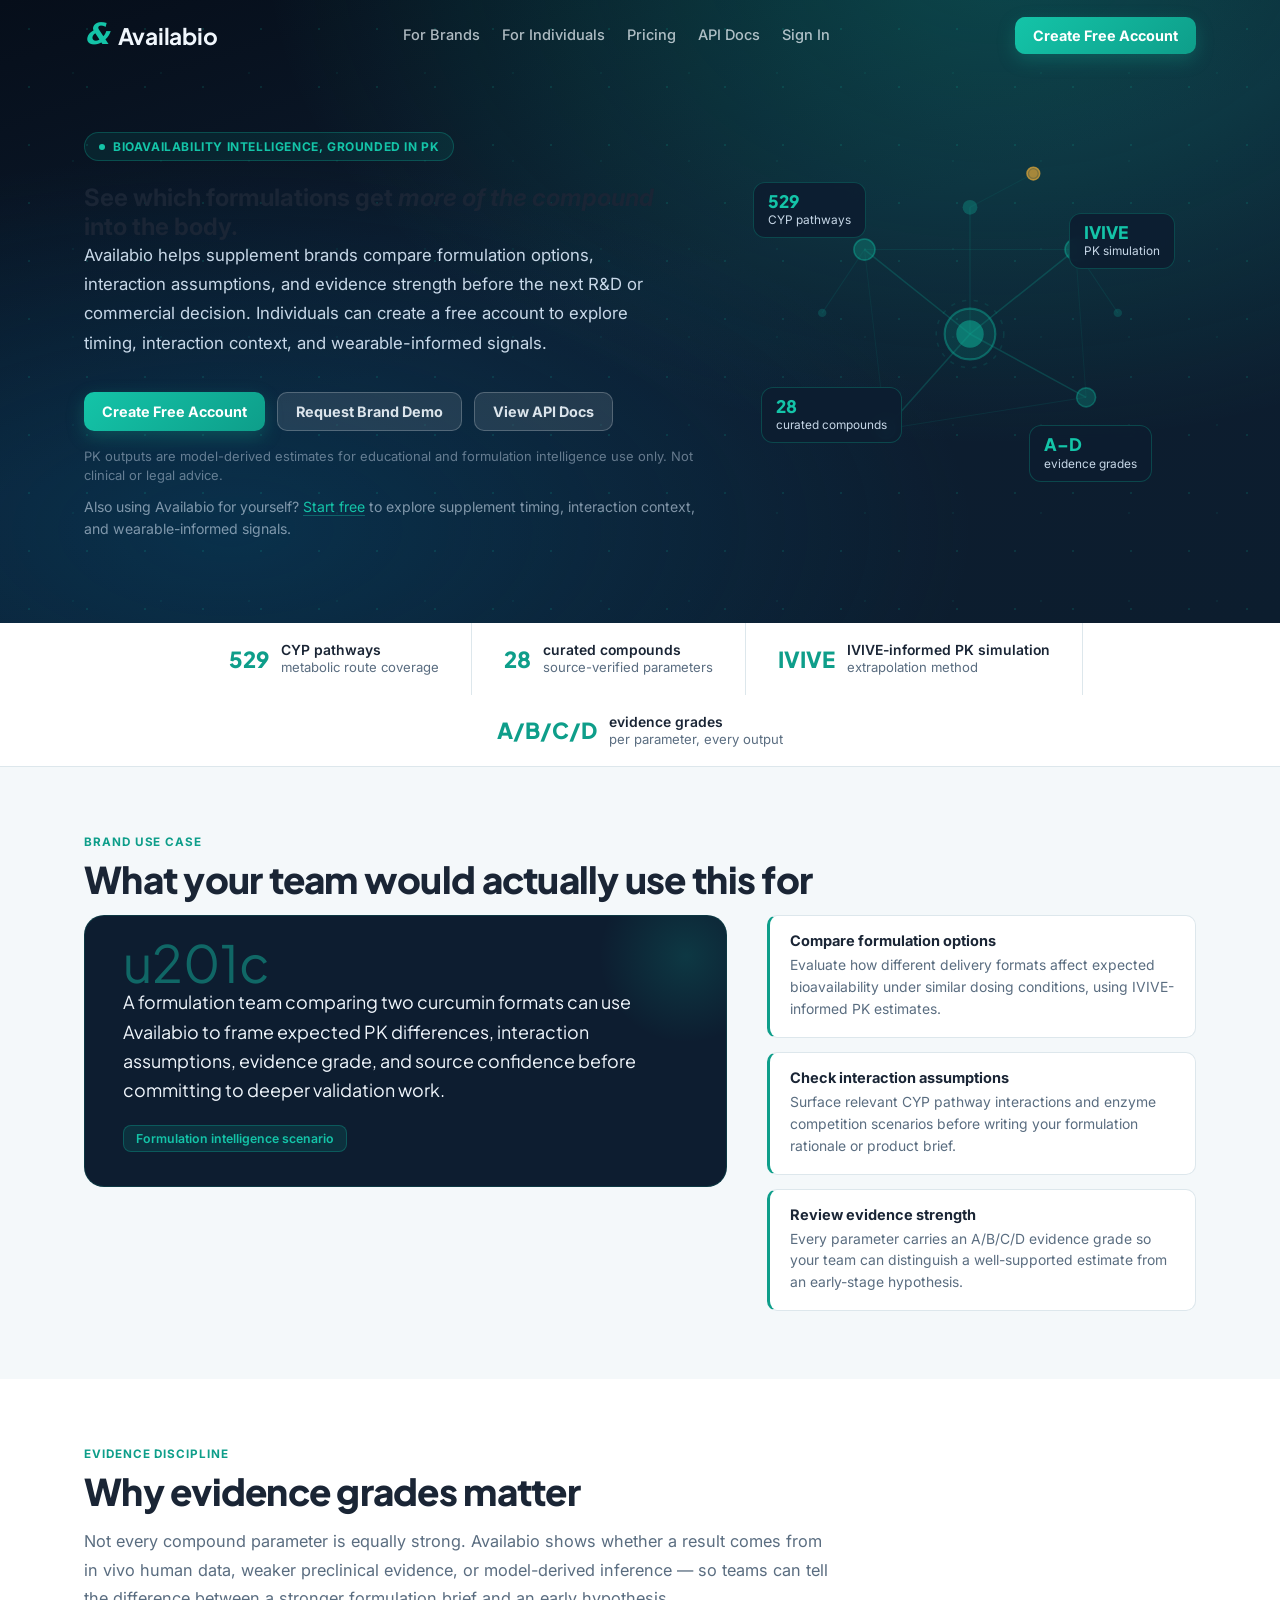
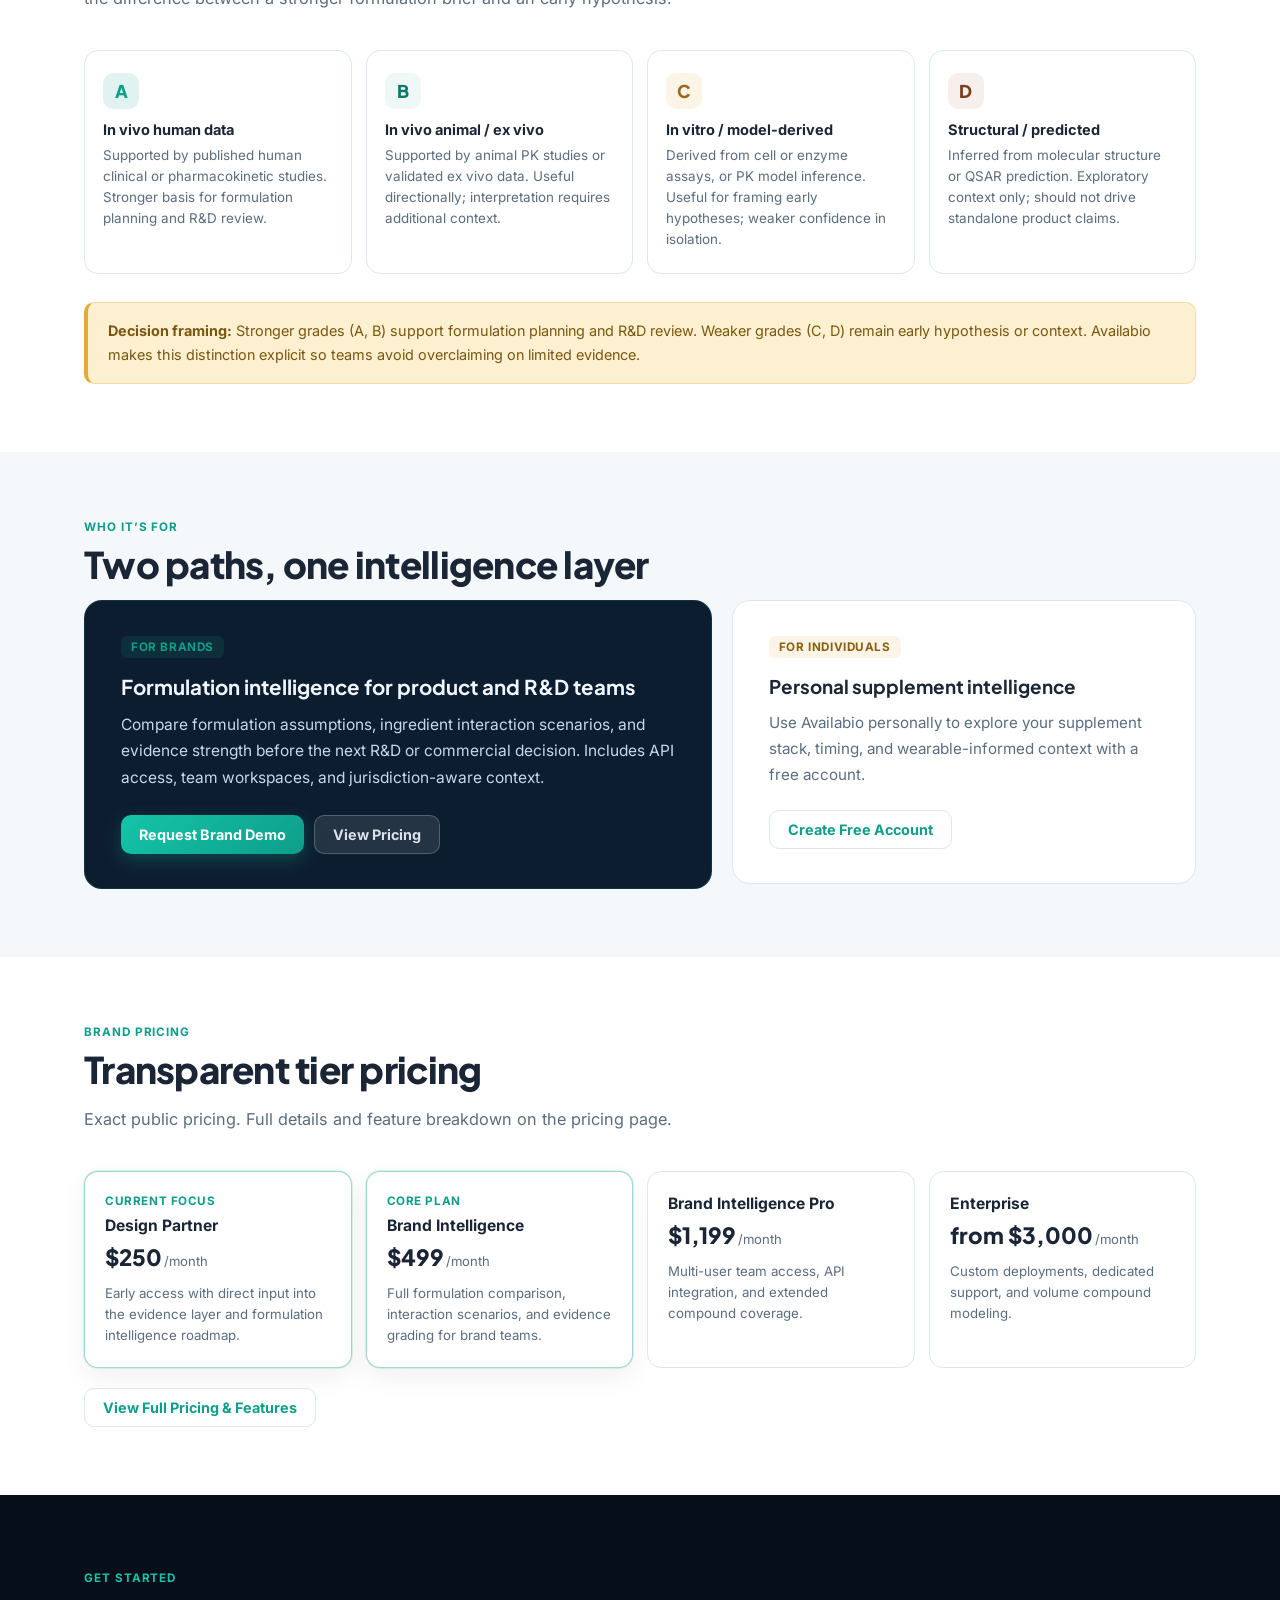
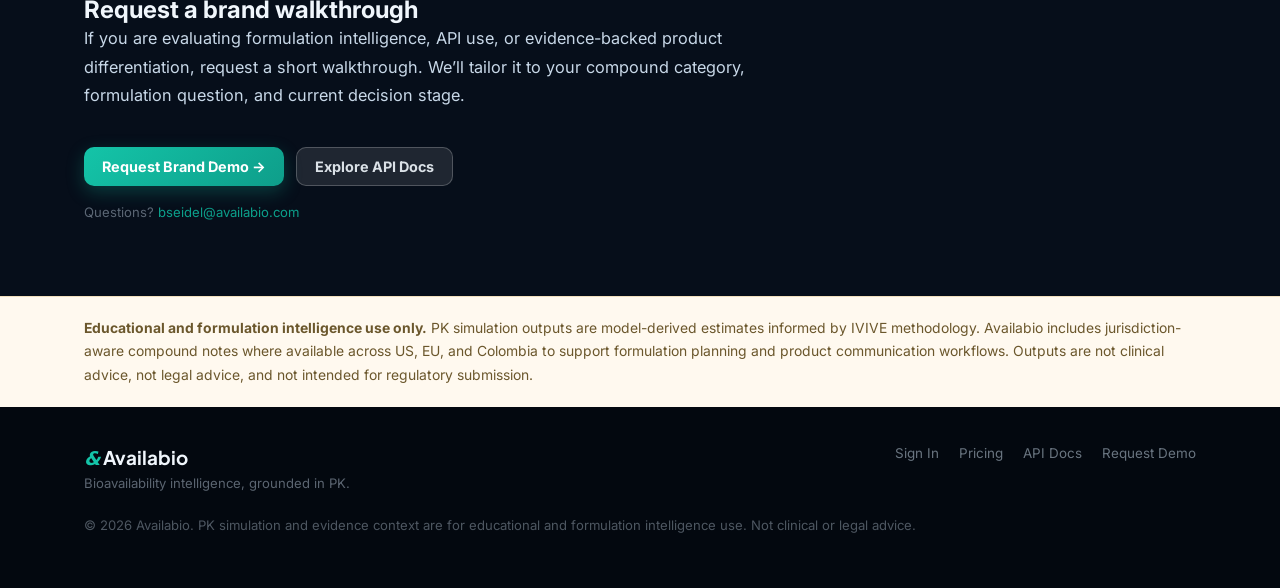
==== commit e3c2d903: "FORGE-100 rev: & brand mark, For Individuals nav + anchor, consumer nudge - Replace DNA emoji with i" ====
--- a/index.html
+++ b/index.html
@@ -57,7 +57,10 @@
             color: var(--text-100); display: inline-flex; gap: 8px; align-items: center;
             letter-spacing: -0.01em;
         }
-        .nav-brand .dna { color: var(--jade-lt); }
+        .nav-brand .ampersand {
+            font-family: var(--font-display); font-style: italic; font-weight: 800;
+            color: var(--jade-lt); font-size: 1.3em; line-height: 1;
+        }
         .nav-links { display: flex; gap: 22px; align-items: center; }
         .nav-links a { color: rgba(240,246,252,0.72); font-size: 0.91rem; font-weight: 500; transition: color 0.15s; }
         .nav-links a:hover { color: var(--text-100); }
@@ -127,9 +130,7 @@
         }
         .hero h1 em {
             font-style: normal;
-            background: linear-gradient(90deg, var(--jade-lt), #4debde);
-            -webkit-background-clip: text; -webkit-text-fill-color: transparent;
-            background-clip: text;
+            color: var(--amber);
         }
         .hero-sub {
             font-size: 1.05rem; line-height: 1.74; color: var(--text-200);
@@ -137,6 +138,12 @@
         }
         .hero-buttons { display: flex; flex-wrap: wrap; gap: 12px; }
         .hero-note { margin-top: 16px; font-size: 0.81rem; color: rgba(200,216,232,0.48); line-height: 1.5; }
+        .hero-consumer-nudge {
+            margin-top: 10px; font-size: 0.88rem; line-height: 1.55;
+            color: rgba(200,216,232,0.62);
+        }
+        .hero-consumer-nudge a { color: var(--jade-lt); border-bottom: 1px solid rgba(20,196,168,0.35); }
+        .hero-consumer-nudge a:hover { border-bottom-color: var(--jade-lt); }
 
         /* Hero visual */
         .hero-visual { position: relative; }
@@ -319,9 +326,10 @@
     <!-- Navigation -->
     <nav class="site-nav" id="site-nav">
         <div class="wrap nav-row">
-            <a href="/" class="nav-brand"><span class="dna">&#x1F9EC;</span><span>Availabio</span></a>
+            <a href="/" class="nav-brand"><span class="ampersand">&amp;</span><span>Availabio</span></a>
             <div class="nav-links">
                 <a href="#for-brands">For Brands</a>
+                <a href="#for-individuals">For Individuals</a>
                 <a href="https://app.availabio.com/pricing">Pricing</a>
                 <a href="https://app.availabio.com/api-docs">API Docs</a>
                 <a href="https://app.availabio.com/signin">Sign In</a>
@@ -345,6 +353,7 @@
                     <a class="btn btn-ghost" href="https://app.availabio.com/api-docs">View API Docs</a>
                 </div>
                 <p class="hero-note">PK outputs are model-derived estimates for educational and formulation intelligence use only. Not clinical or legal advice.</p>
+                <p class="hero-consumer-nudge">Also using Availabio for yourself? <a href="#for-individuals">Start free</a> to explore supplement timing, interaction context, and wearable-informed signals.</p>
             </div>
             <div class="hero-visual" aria-hidden="true">
                 <div class="mol-canvas">
@@ -478,7 +487,7 @@
     </section>
 
     <!-- 5. Split Path: Brands / Individuals -->
-    <section class="section split-shell">
+    <section class="section split-shell" id="for-individuals">
         <div class="wrap">
             <span class="section-label">Who it&#x2019;s for</span>
             <h2>Two paths, one intelligence layer</h2>
@@ -495,7 +504,7 @@
                 <div class="path-card path-individual">
                     <span class="path-tag tag-individual">For Individuals</span>
                     <h3>Personal supplement intelligence</h3>
-                    <p>Explore supplement timing, interaction context, and wearable-informed signals where available. Start with a free account.</p>
+                    <p>Use Availabio personally to explore your supplement stack, timing, and wearable-informed context with a free account.</p>
                     <a class="btn btn-outline" href="https://app.availabio.com/signin">Create Free Account</a>
                 </div>
             </div>
@@ -577,7 +586,7 @@
         <div class="wrap">
             <div class="footer-row">
                 <div>
-                    <div class="footer-brand">&#x1F9EC; Availabio</div>
+                    <div class="footer-brand"><span style="font-style:italic;color:var(--jade-lt);">&amp;</span> Availabio</div>
                     <p class="footer-tagline">Bioavailability intelligence, grounded in PK.</p>
                 </div>
                 <div class="footer-links">
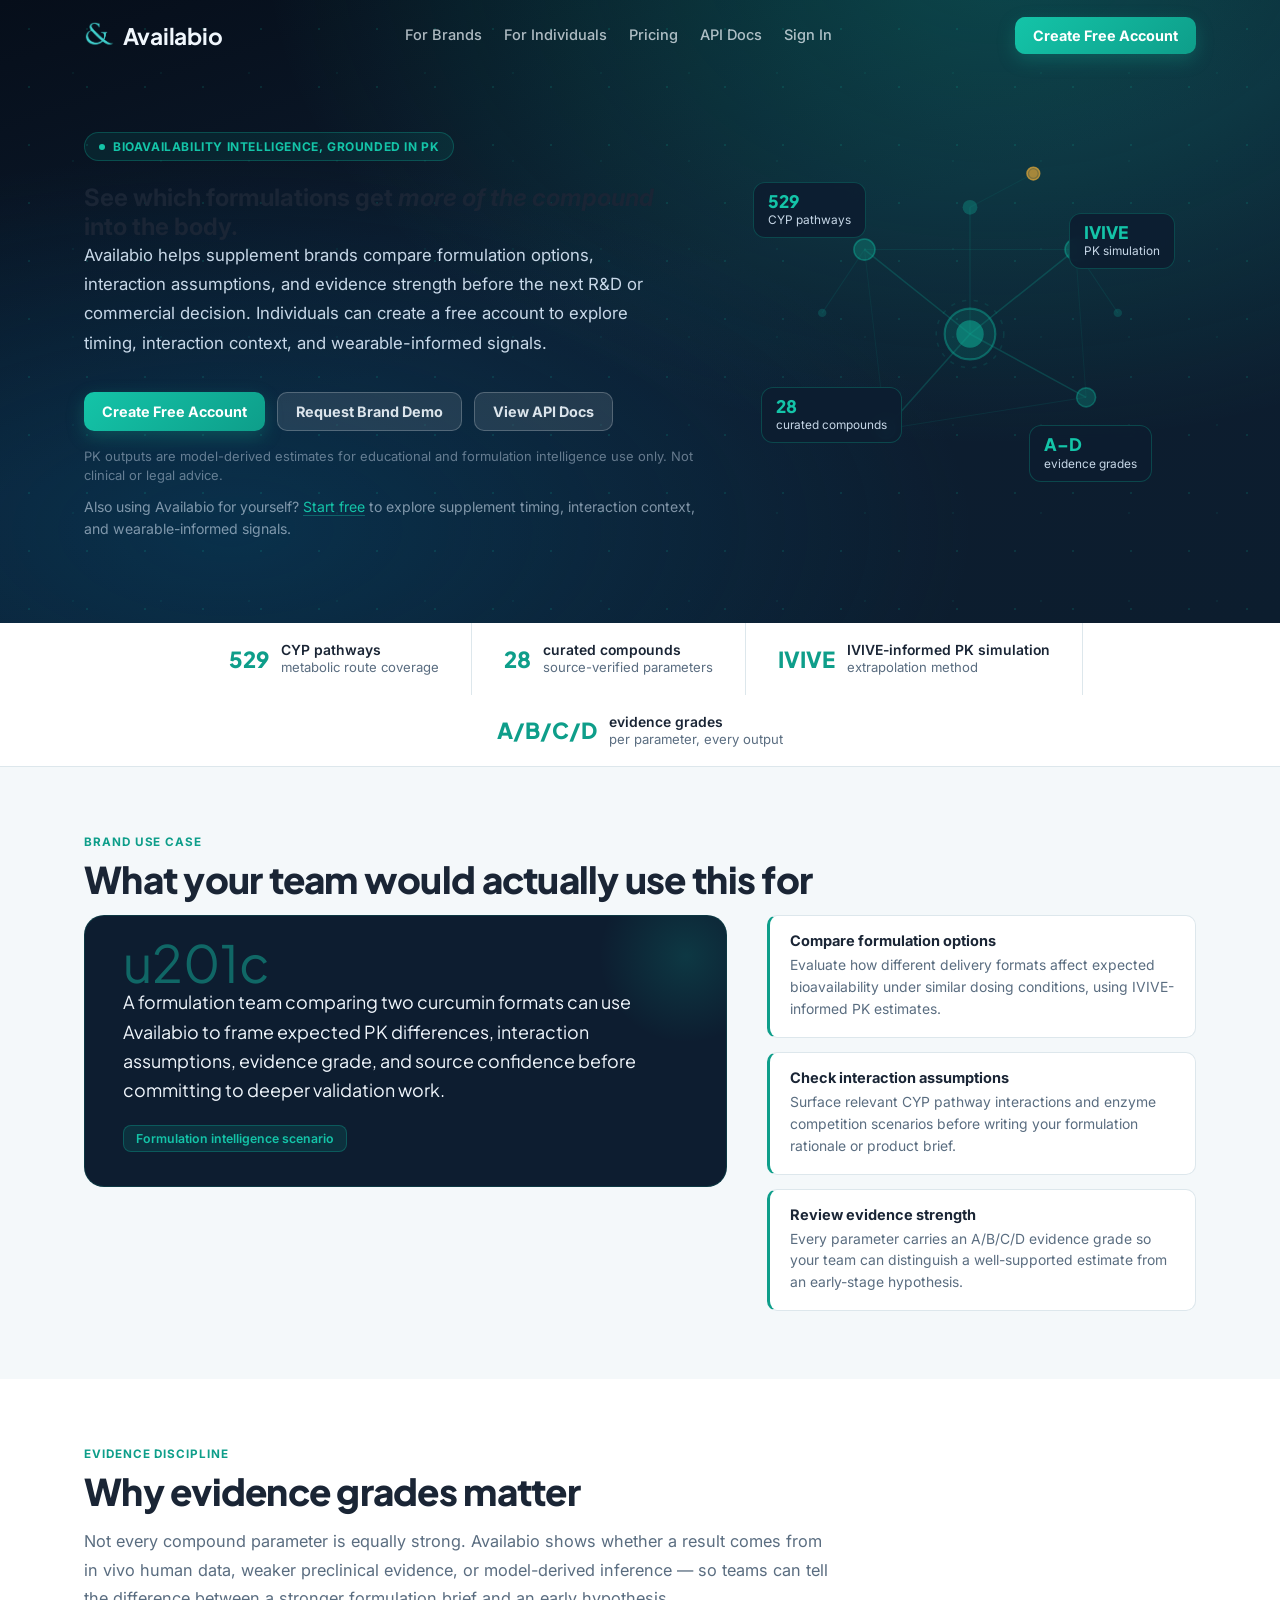
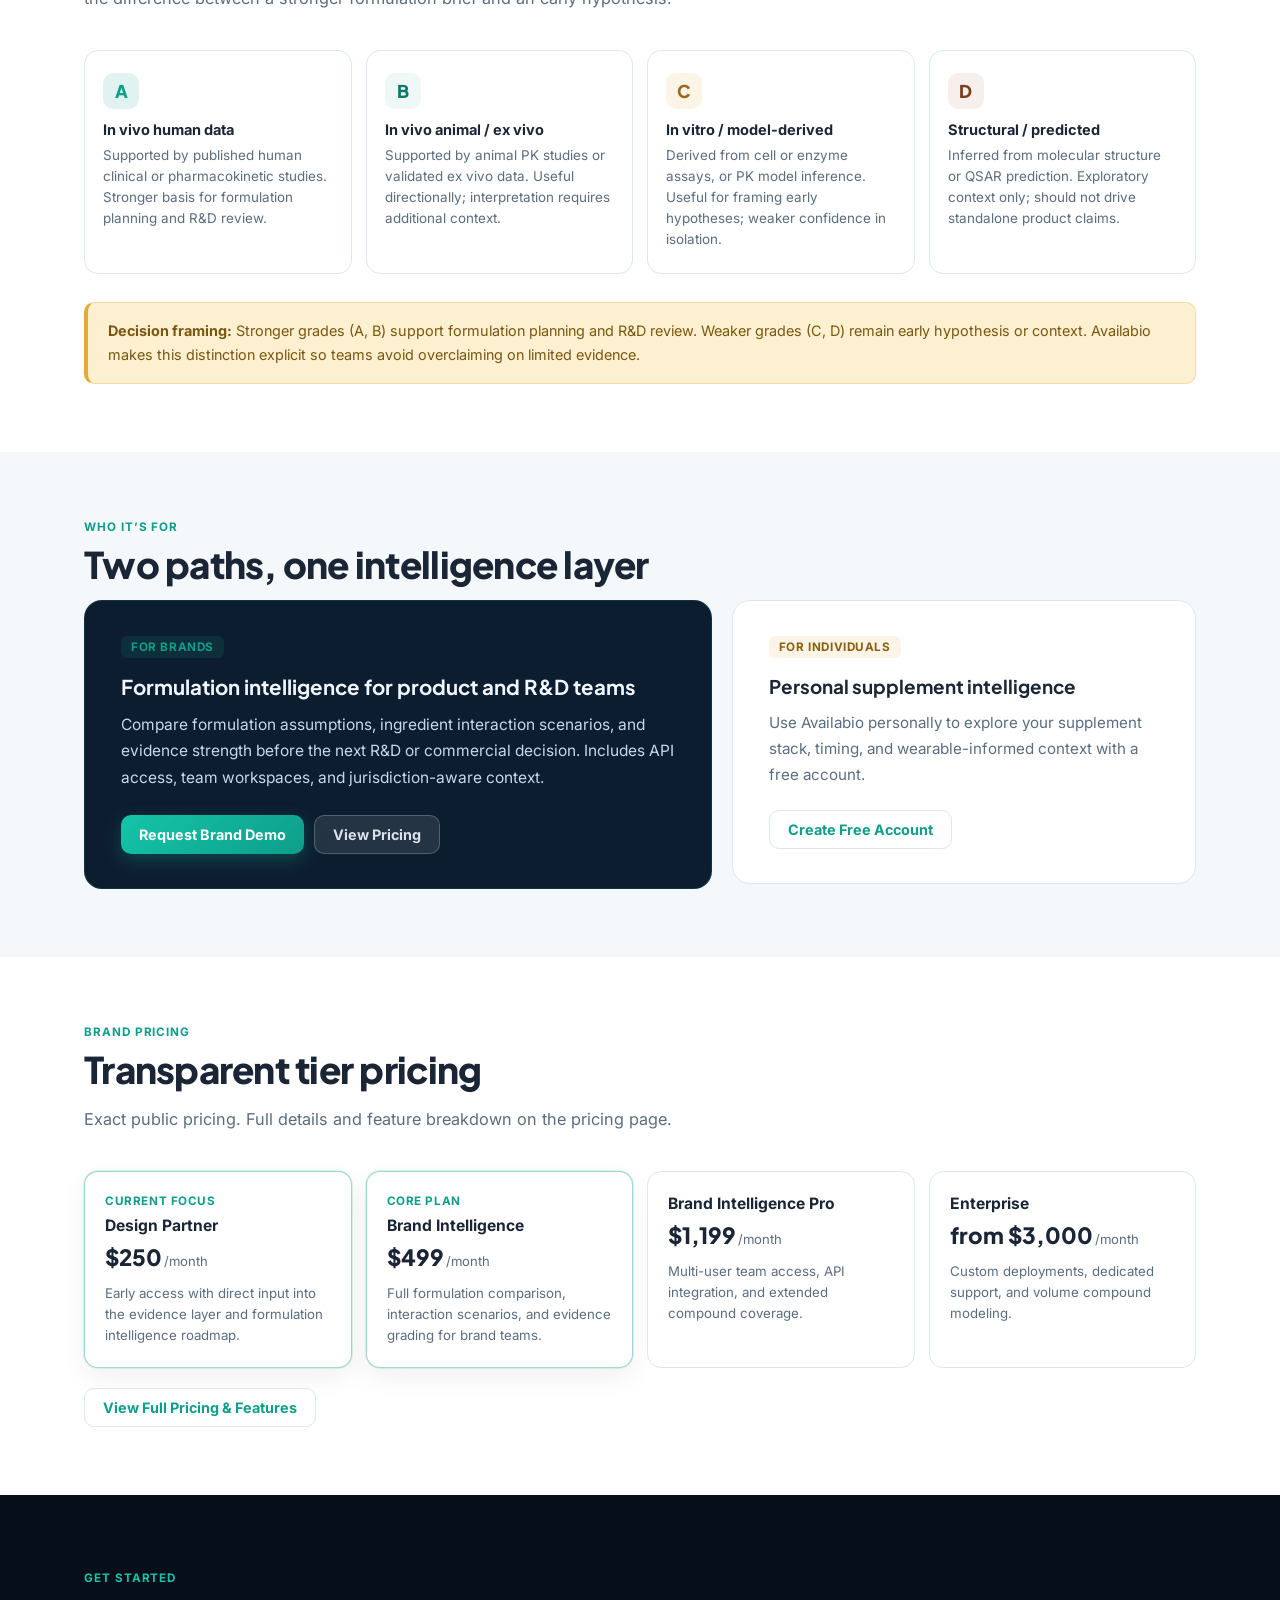
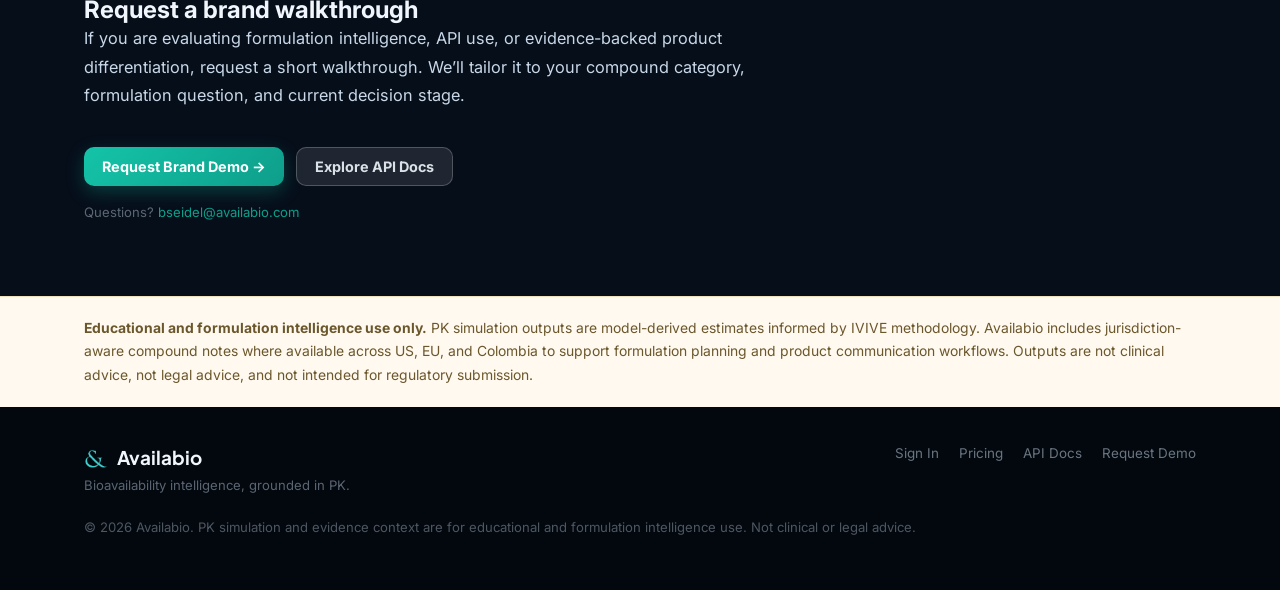
==== commit 725d96e5: "fix: use Logo.png ampersand mark in nav and footer (jade filter on dark bg)" ====
--- a/index.html
+++ b/index.html
@@ -57,9 +57,13 @@
             color: var(--text-100); display: inline-flex; gap: 8px; align-items: center;
             letter-spacing: -0.01em;
         }
-        .nav-brand .ampersand {
-            font-family: var(--font-display); font-style: italic; font-weight: 800;
-            color: var(--jade-lt); font-size: 1.3em; line-height: 1;
+        .nav-brand .logo-mark {
+            height: 28px; width: auto; display: block;
+            filter: brightness(0) saturate(100%) invert(65%) sepia(60%) saturate(400%) hue-rotate(130deg) brightness(95%);
+        }
+        .footer-brand .logo-mark {
+            height: 22px; width: auto; display: inline-block; vertical-align: middle; margin-right: 6px;
+            filter: brightness(0) saturate(100%) invert(65%) sepia(60%) saturate(400%) hue-rotate(130deg) brightness(95%);
         }
         .nav-links { display: flex; gap: 22px; align-items: center; }
         .nav-links a { color: rgba(240,246,252,0.72); font-size: 0.91rem; font-weight: 500; transition: color 0.15s; }
@@ -326,7 +330,7 @@
     <!-- Navigation -->
     <nav class="site-nav" id="site-nav">
         <div class="wrap nav-row">
-            <a href="/" class="nav-brand"><span class="ampersand">&amp;</span><span>Availabio</span></a>
+            <a href="/" class="nav-brand"><img src="assets/Logo.png" alt="" class="logo-mark"><span>Availabio</span></a>
             <div class="nav-links">
                 <a href="#for-brands">For Brands</a>
                 <a href="#for-individuals">For Individuals</a>
@@ -586,7 +590,7 @@
         <div class="wrap">
             <div class="footer-row">
                 <div>
-                    <div class="footer-brand"><span style="font-style:italic;color:var(--jade-lt);">&amp;</span> Availabio</div>
+                    <div class="footer-brand"><img src="assets/Logo.png" alt="" class="logo-mark"> Availabio</div>
                     <p class="footer-tagline">Bioavailability intelligence, grounded in PK.</p>
                 </div>
                 <div class="footer-links">
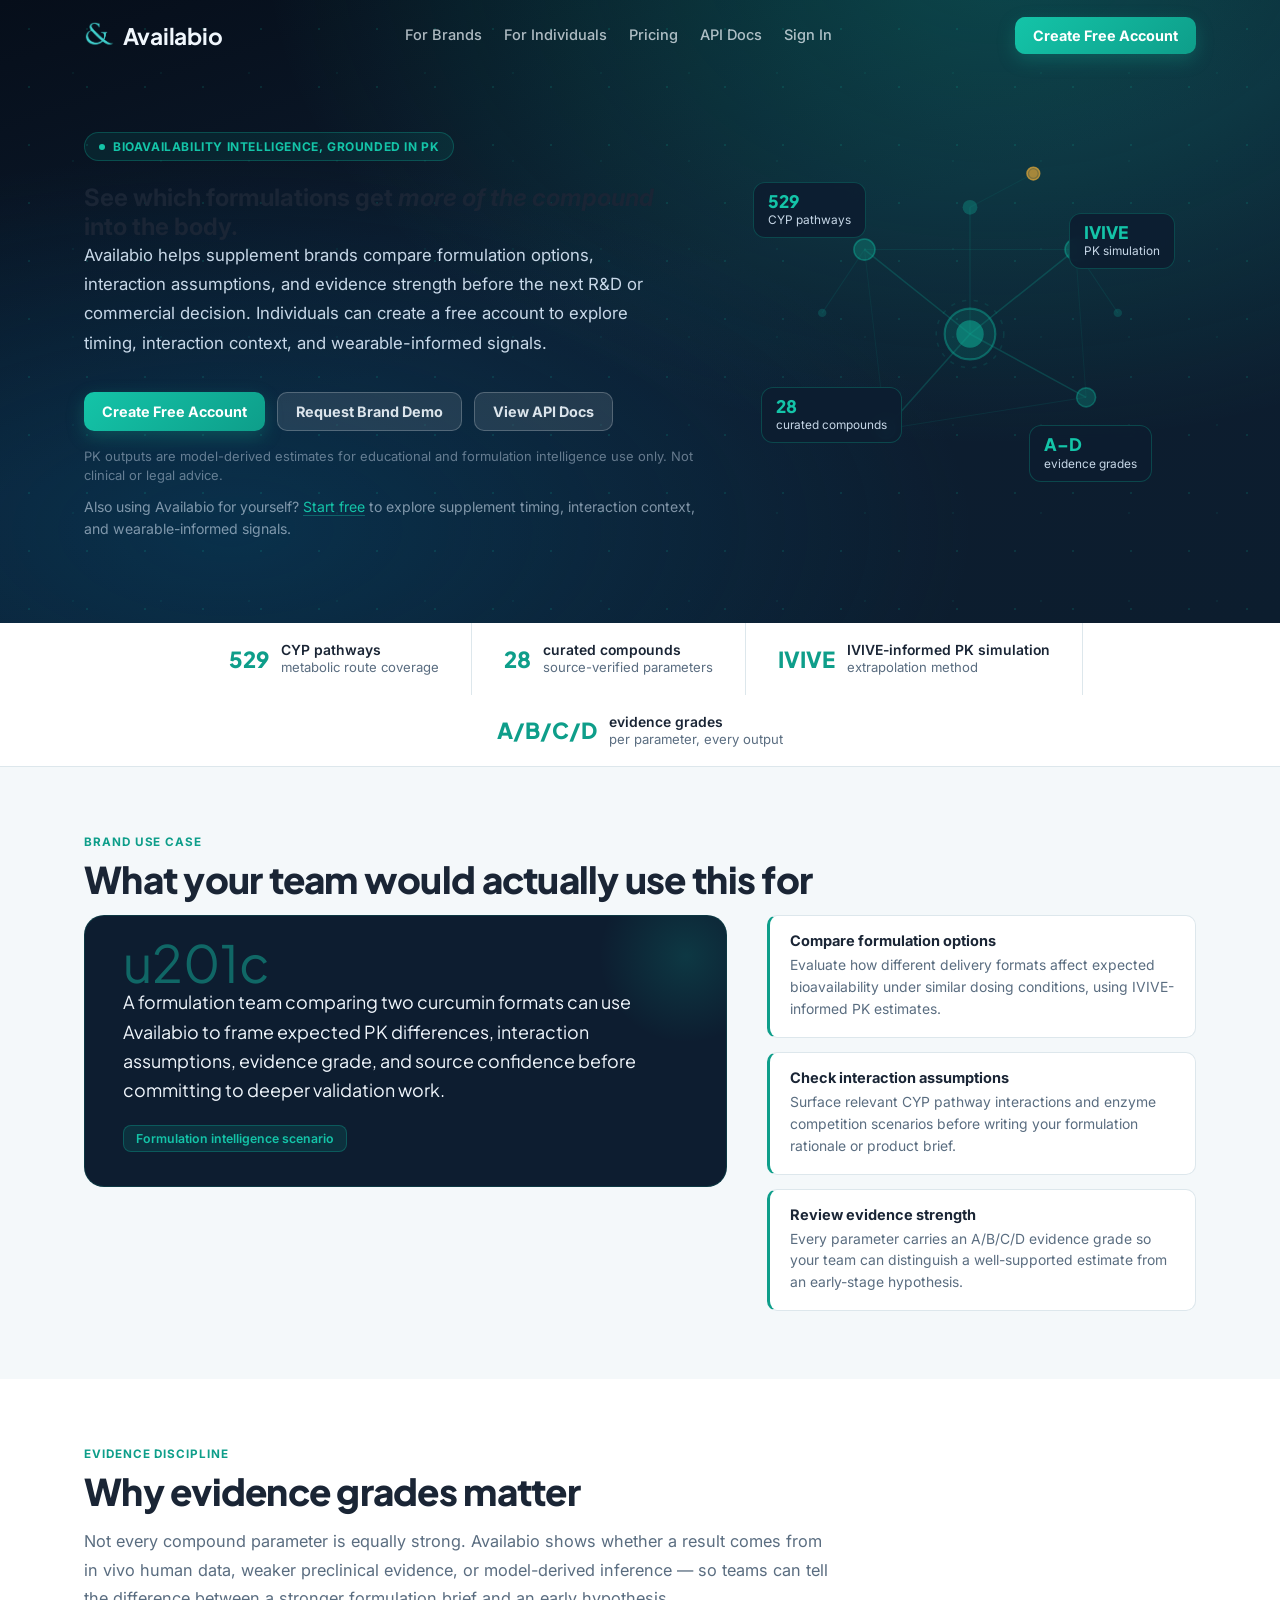
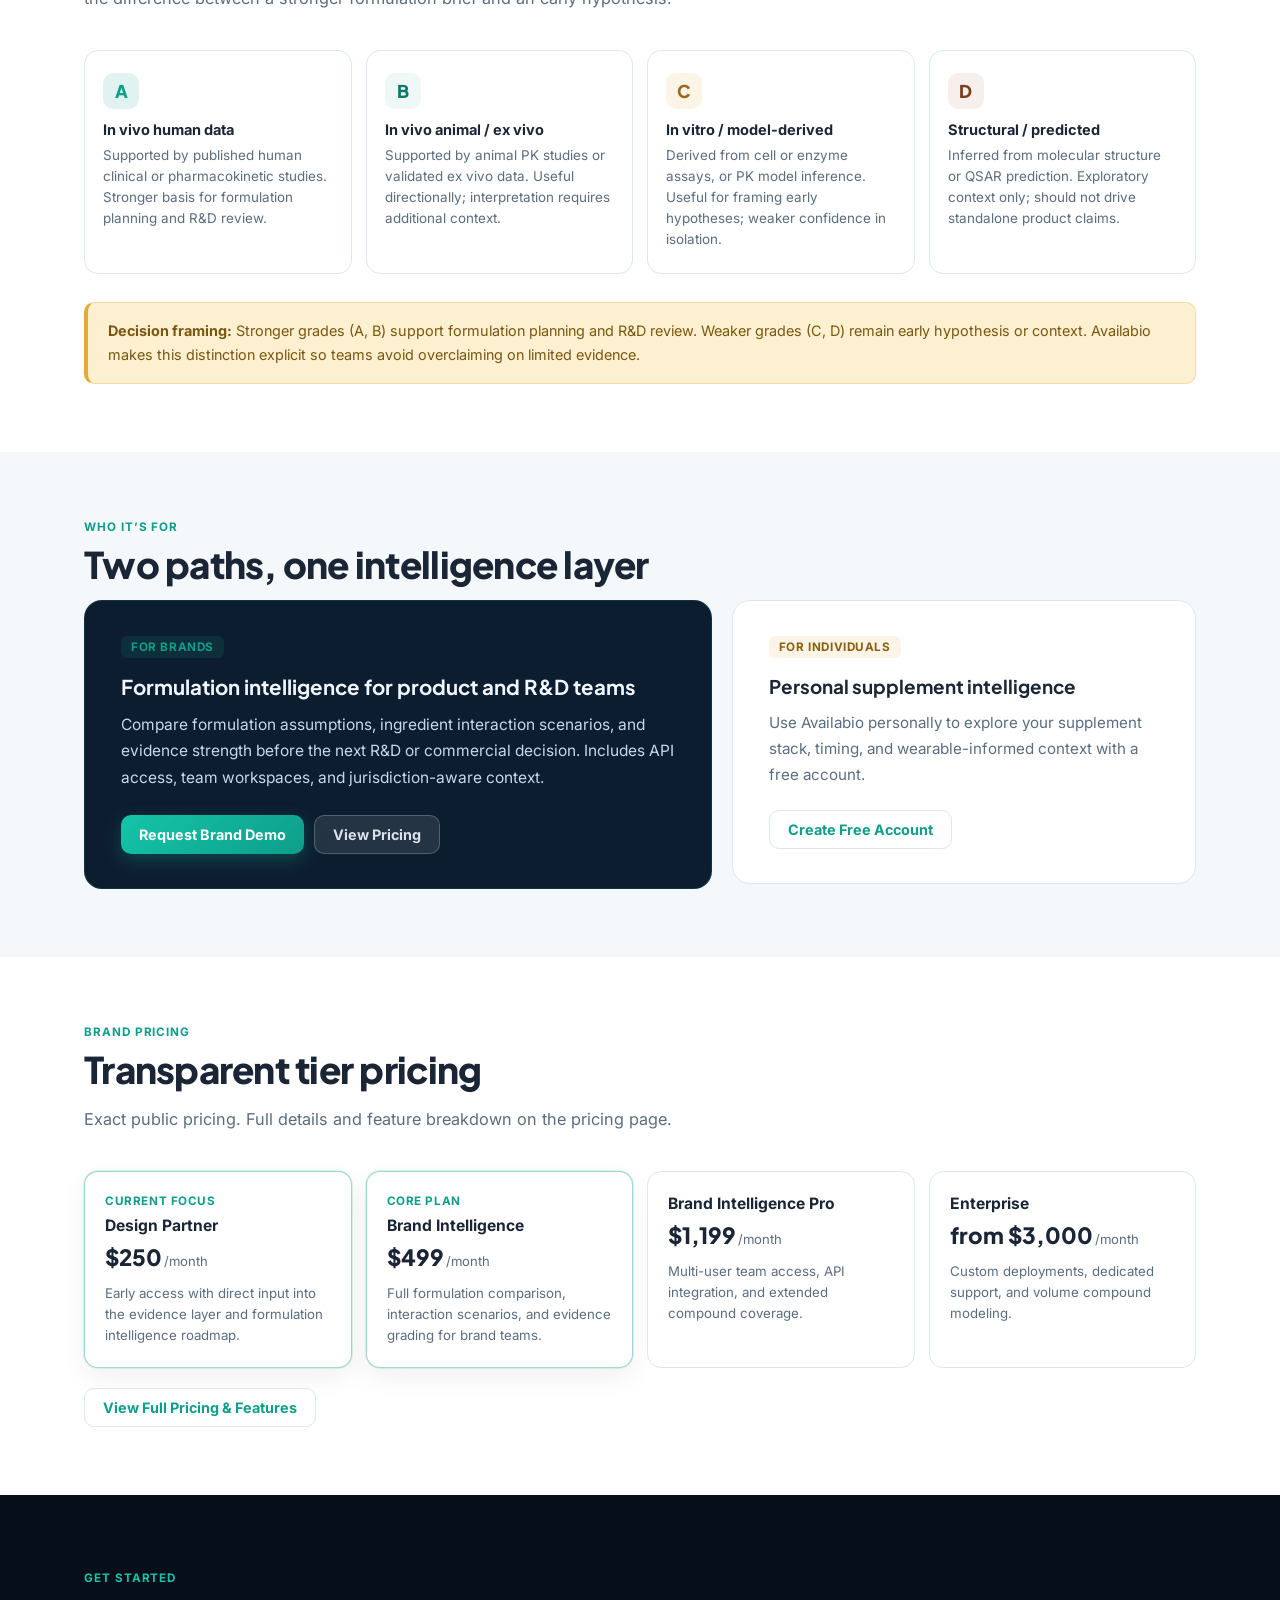
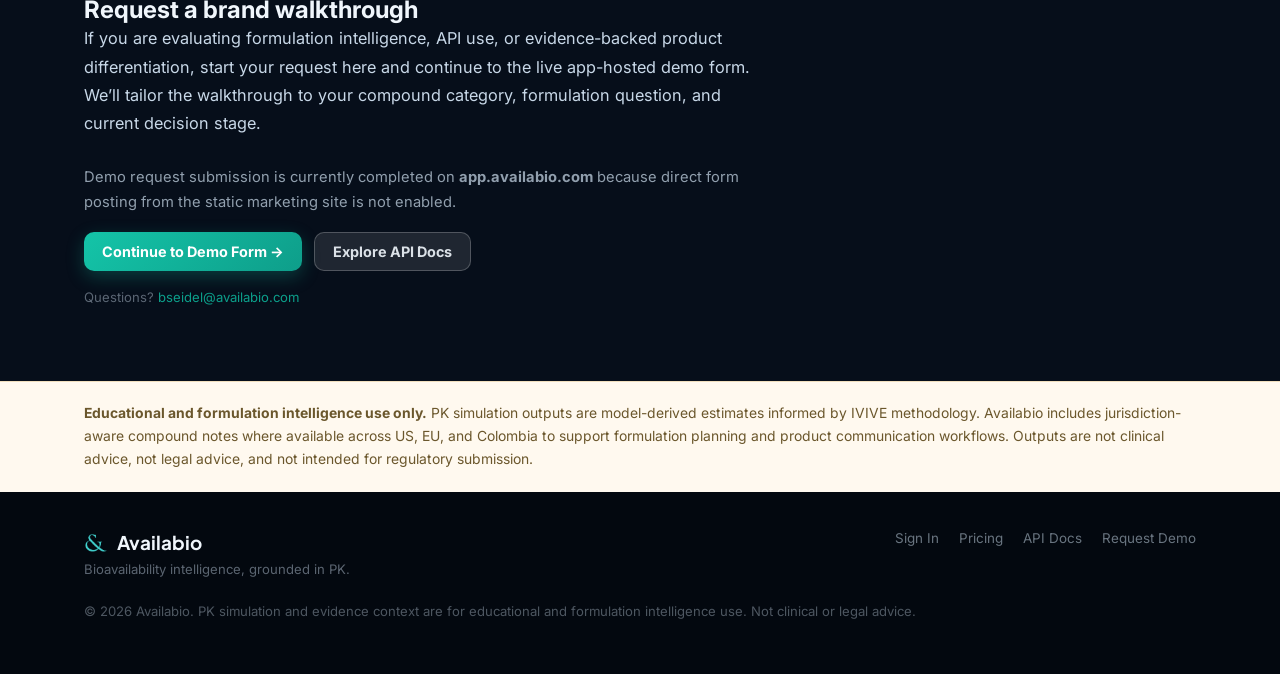
==== commit 12708a8d: "HOTFIX-099: align static demo CTA handoff" ====
--- a/index.html
+++ b/index.html
@@ -353,7 +353,7 @@
                 <p class="hero-sub">Availabio helps supplement brands compare formulation options, interaction assumptions, and evidence strength before the next R&amp;D or commercial decision. Individuals can create a free account to explore timing, interaction context, and wearable-informed signals.</p>
                 <div class="hero-buttons">
                     <a class="btn btn-jade" href="https://app.availabio.com/signin">Create Free Account</a>
-                    <a class="btn btn-ghost" href="https://app.availabio.com/welcome#demo-request">Request Brand Demo</a>
+                    <a class="btn btn-ghost" href="#demo-request">Request Brand Demo</a>
                     <a class="btn btn-ghost" href="https://app.availabio.com/api-docs">View API Docs</a>
                 </div>
                 <p class="hero-note">PK outputs are model-derived estimates for educational and formulation intelligence use only. Not clinical or legal advice.</p>
@@ -501,7 +501,7 @@
                     <h3>Formulation intelligence for product and R&amp;D teams</h3>
                     <p>Compare formulation assumptions, ingredient interaction scenarios, and evidence strength before the next R&amp;D or commercial decision. Includes API access, team workspaces, and jurisdiction-aware context.</p>
                     <div style="display:flex; gap:10px; flex-wrap:wrap;">
-                        <a class="btn btn-jade" href="https://app.availabio.com/welcome#demo-request">Request Brand Demo</a>
+                        <a class="btn btn-jade" href="#demo-request">Request Brand Demo</a>
                         <a class="btn btn-ghost" href="https://app.availabio.com/pricing">View Pricing</a>
                     </div>
                 </div>
@@ -559,11 +559,14 @@
                 <h2>Request a brand walkthrough</h2>
                 <p class="section-intro">
                     If you are evaluating formulation intelligence, API use, or evidence-backed product
-                    differentiation, request a short walkthrough. We&#x2019;ll tailor it to your compound
-                    category, formulation question, and current decision stage.
+                    differentiation, start your request here and continue to the live app-hosted demo form.
+                    We&#x2019;ll tailor the walkthrough to your compound category, formulation question, and current decision stage.
+                </p>
+                <p style="margin-top:-10px; margin-bottom:18px; font-size:0.92rem; line-height:1.65; color:rgba(200,216,232,0.72);">
+                    Demo request submission is currently completed on <strong>app.availabio.com</strong> because direct form posting from the static marketing site is not enabled.
                 </p>
                 <div style="display:flex; gap:12px; flex-wrap:wrap;">
-                    <a class="btn btn-jade" href="https://app.availabio.com/welcome#demo-request">Request Brand Demo &#x2192;</a>
+                    <a class="btn btn-jade" href="https://app.availabio.com/welcome#demo-request">Continue to Demo Form &#x2192;</a>
                     <a class="btn btn-ghost" href="https://app.availabio.com/api-docs">Explore API Docs</a>
                 </div>
                 <p style="margin-top:18px; font-size:0.82rem; color:rgba(200,216,232,0.44);">
@@ -597,7 +600,7 @@
                     <a href="https://app.availabio.com/signin">Sign In</a>
                     <a href="https://app.availabio.com/pricing">Pricing</a>
                     <a href="https://app.availabio.com/api-docs">API Docs</a>
-                    <a href="https://app.availabio.com/welcome#demo-request">Request Demo</a>
+                    <a href="#demo-request">Request Demo</a>
                 </div>
             </div>
             <p class="footer-copy">&copy; 2026 Availabio. PK simulation and evidence context are for educational and formulation intelligence use. Not clinical or legal advice.</p>
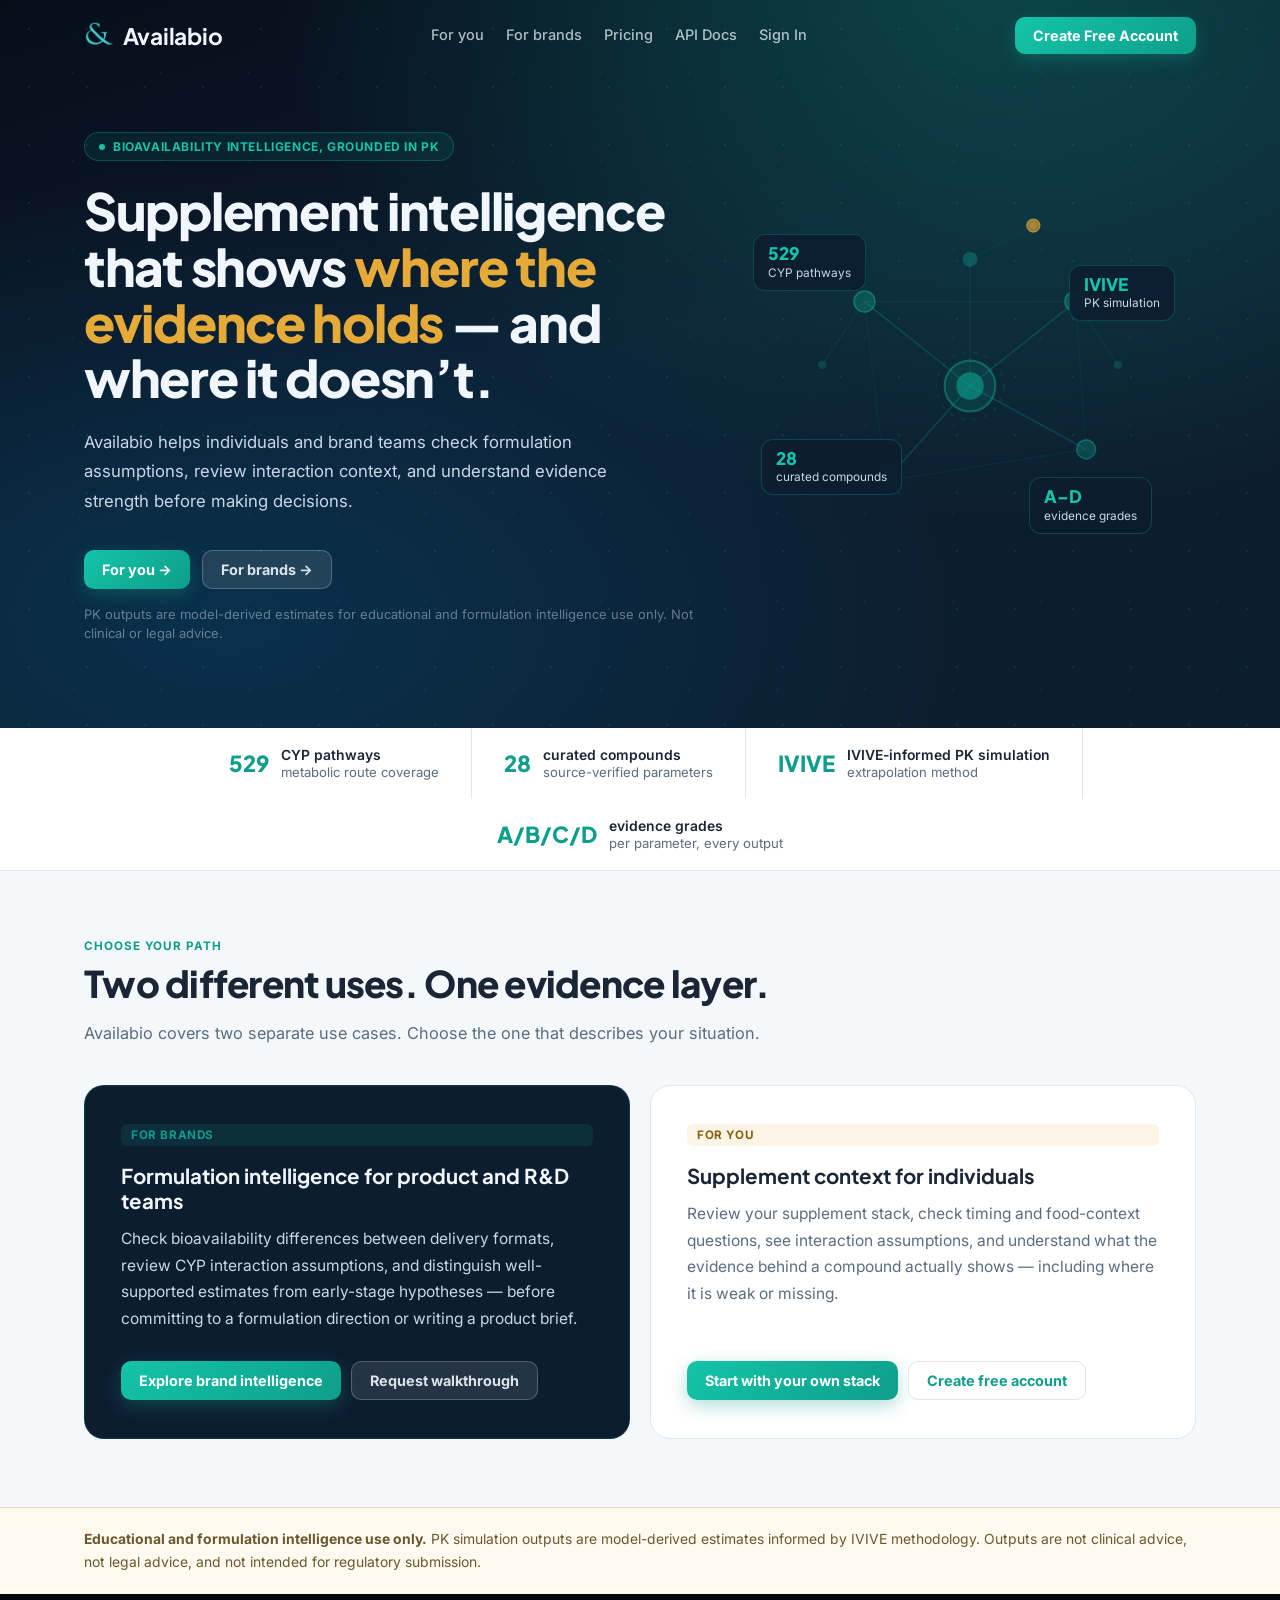
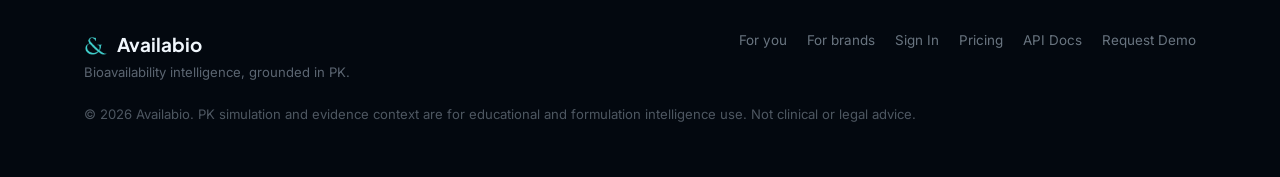
==== commit e10ab8be: "FORGE-122: B2B/B2C landing split — homepage, for-brands, for-you" ====
--- a/index.html
+++ b/index.html
@@ -3,337 +3,22 @@
 <head>
     <meta charset="UTF-8">
     <meta name="viewport" content="width=device-width, initial-scale=1.0">
-    <meta name="description" content="Availabio — Bioavailability intelligence for supplement brands. Compare formulation options, interaction assumptions, and evidence strength. Grounded in PK simulation.">
+    <meta name="description" content="Availabio — supplement intelligence grounded in evidence. Check formulation assumptions, review interaction context, and understand source strength before making decisions.">
     <link rel="preconnect" href="https://fonts.googleapis.com">
     <link rel="preconnect" href="https://fonts.gstatic.com" crossorigin>
     <link href="https://fonts.googleapis.com/css2?family=Plus+Jakarta+Sans:wght@400;500;600;700;800&family=Inter:wght@300;400;500;600&display=swap" rel="stylesheet">
-    <title>Availabio — Bioavailability Intelligence for Supplement Brands</title>
-    <style>
-        :root {
-            --navy-950: #03080f;
-            --navy-900: #060e1a;
-            --navy-800: #0d1d30;
-            --jade:     #0e9e8a;
-            --jade-lt:  #14c4a8;
-            --amber:    #e6aa38;
-            --amber-lt: #fdf0d0;
-            --amber-dim: #7a5610;
-            --text-100: #f0f6fc;
-            --text-200: #c8d8e8;
-            --text-dark: #1a2535;
-            --text-dim:  #5a6d80;
-            --surface-0: #ffffff;
-            --surface-1: #f4f8fa;
-            --border:    #dde7ec;
-            --font-display: 'Plus Jakarta Sans', system-ui, sans-serif;
-            --font-body:    'Inter', system-ui, sans-serif;
-        }
-
-        *, *::before, *::after { margin: 0; padding: 0; box-sizing: border-box; }
-        html { scroll-behavior: smooth; }
-        body { font-family: var(--font-body); color: var(--text-dark); overflow-x: hidden; }
-        a { text-decoration: none; }
-        img { max-width: 100%; display: block; }
-
-        .wrap { max-width: 1160px; margin: 0 auto; padding: 0 24px; }
-
-        /* Navigation */
-        .site-nav {
-            position: fixed; top: 0; left: 0; right: 0; z-index: 100;
-            transition: background 0.3s ease, backdrop-filter 0.3s ease;
-        }
-        .site-nav.scrolled {
-            background: rgba(6,14,26,0.92);
-            backdrop-filter: blur(14px);
-            -webkit-backdrop-filter: blur(14px);
-            border-bottom: 1px solid rgba(14,158,138,0.18);
-        }
-        .nav-row {
-            display: flex; align-items: center; justify-content: space-between;
-            min-height: 70px; gap: 16px;
-        }
-        .nav-brand {
-            font-family: var(--font-display); font-size: 1.42rem; font-weight: 700;
-            color: var(--text-100); display: inline-flex; gap: 8px; align-items: center;
-            letter-spacing: -0.01em;
-        }
-        .nav-brand .logo-mark {
-            height: 28px; width: auto; display: block;
-            filter: brightness(0) saturate(100%) invert(65%) sepia(60%) saturate(400%) hue-rotate(130deg) brightness(95%);
-        }
-        .footer-brand .logo-mark {
-            height: 22px; width: auto; display: inline-block; vertical-align: middle; margin-right: 6px;
-            filter: brightness(0) saturate(100%) invert(65%) sepia(60%) saturate(400%) hue-rotate(130deg) brightness(95%);
-        }
-        .nav-links { display: flex; gap: 22px; align-items: center; }
-        .nav-links a { color: rgba(240,246,252,0.72); font-size: 0.91rem; font-weight: 500; transition: color 0.15s; }
-        .nav-links a:hover { color: var(--text-100); }
-        .nav-cta { display: flex; gap: 10px; }
-
-        /* Buttons */
-        .btn {
-            display: inline-flex; align-items: center; justify-content: center;
-            gap: 7px; border-radius: 10px; padding: 10px 18px;
-            font-weight: 700; font-size: 0.9rem; cursor: pointer;
-            transition: transform 0.15s ease, box-shadow 0.15s ease;
-            white-space: nowrap; border: none;
-        }
-        .btn:hover { transform: translateY(-1px); }
-        .btn-jade {
-            background: linear-gradient(135deg, var(--jade-lt) 0%, var(--jade) 100%);
-            color: white; box-shadow: 0 6px 18px rgba(14,158,138,0.32);
-        }
-        .btn-jade:hover { box-shadow: 0 10px 26px rgba(14,158,138,0.44); }
-        .btn-ghost {
-            background: rgba(255,255,255,0.10); border: 1px solid rgba(255,255,255,0.22);
-            color: rgba(240,246,252,0.9);
-        }
-        .btn-ghost:hover { background: rgba(255,255,255,0.17); }
-        .btn-outline { background: white; border: 1.5px solid var(--border); color: var(--jade); }
-        .btn-outline:hover { border-color: var(--jade); box-shadow: 0 4px 12px rgba(14,158,138,0.14); }
-
-        /* Hero */
-        .hero-shell {
-            background:
-                radial-gradient(ellipse at 78% -8%, rgba(14,196,168,0.28) 0%, transparent 52%),
-                radial-gradient(ellipse at 18% 85%, rgba(3,80,120,0.38) 0%, transparent 50%),
-                linear-gradient(162deg, var(--navy-900) 0%, var(--navy-800) 48%, #0c1d2e 100%);
-            padding: 132px 0 84px;
-            position: relative; overflow: hidden;
-        }
-        .hero-shell::before {
-            content: '';
-            position: absolute; inset: 0;
-            background-image:
-                radial-gradient(circle, rgba(14,196,168,0.14) 1px, transparent 1px),
-                radial-gradient(circle, rgba(20,196,168,0.07) 1px, transparent 1px);
-            background-size: 58px 58px, 88px 88px;
-            background-position: 0 0, 29px 29px;
-            pointer-events: none;
-        }
-        .hero-grid {
-            display: grid; grid-template-columns: 1.15fr 0.85fr;
-            gap: 48px; align-items: center; position: relative; z-index: 1;
-        }
-        .hero-eyebrow {
-            display: inline-flex; align-items: center; gap: 8px;
-            background: rgba(14,158,138,0.12); border: 1px solid rgba(14,196,168,0.26);
-            border-radius: 999px; padding: 6px 14px;
-            font-size: 0.75rem; font-weight: 700; letter-spacing: 0.05em;
-            color: var(--jade-lt); text-transform: uppercase; margin-bottom: 22px;
-        }
-        .hero-eyebrow::before {
-            content: ''; width: 6px; height: 6px; border-radius: 50%;
-            background: var(--jade-lt); flex-shrink: 0;
-        }
-        .hero h1 {
-            font-family: var(--font-display);
-            font-size: clamp(2.1rem, 4.5vw, 3.2rem);
-            line-height: 1.09; color: var(--text-100);
-            margin-bottom: 22px; font-weight: 800; letter-spacing: -0.025em;
-        }
-        .hero h1 em {
-            font-style: normal;
-            color: var(--amber);
-        }
-        .hero-sub {
-            font-size: 1.05rem; line-height: 1.74; color: var(--text-200);
-            max-width: 570px; margin-bottom: 34px;
-        }
-        .hero-buttons { display: flex; flex-wrap: wrap; gap: 12px; }
-        .hero-note { margin-top: 16px; font-size: 0.81rem; color: rgba(200,216,232,0.48); line-height: 1.5; }
-        .hero-consumer-nudge {
-            margin-top: 10px; font-size: 0.88rem; line-height: 1.55;
-            color: rgba(200,216,232,0.62);
-        }
-        .hero-consumer-nudge a { color: var(--jade-lt); border-bottom: 1px solid rgba(20,196,168,0.35); }
-        .hero-consumer-nudge a:hover { border-bottom-color: var(--jade-lt); }
-
-        /* Hero visual */
-        .hero-visual { position: relative; }
-        .mol-canvas { width: 100%; aspect-ratio: 1 / 1; max-width: 380px; margin: 0 auto; position: relative; }
-        .mol-svg { width: 100%; height: 100%; opacity: 0.85; }
-        .hero-stat-pill {
-            position: absolute; background: rgba(13,29,48,0.90);
-            border: 1px solid rgba(14,158,138,0.32);
-            backdrop-filter: blur(8px); border-radius: 12px;
-            padding: 10px 14px; white-space: nowrap;
-        }
-        .hero-stat-pill strong {
-            display: block; font-size: 1.08rem; font-weight: 800;
-            color: var(--jade-lt); line-height: 1; font-family: var(--font-display);
-        }
-        .hero-stat-pill span { font-size: 0.74rem; color: var(--text-200); margin-top: 3px; display: block; }
-        .pill-1 { top: 10%;  left: -7%; }
-        .pill-2 { bottom: 22%; left: -5%; }
-        .pill-3 { top: 18%;  right: -4%; }
-        .pill-4 { bottom: 12%; right:  2%; }
-
-        /* Trust bar */
-        .trust-bar { background: var(--surface-0); border-bottom: 1px solid var(--border); }
-        .trust-inner { display: flex; flex-wrap: wrap; align-items: stretch; justify-content: center; }
-        .trust-item { display: flex; align-items: center; gap: 12px; padding: 18px 32px; border-right: 1px solid var(--border); }
-        .trust-item:last-child { border-right: none; }
-        .trust-num { font-family: var(--font-display); font-size: 1.38rem; font-weight: 800; color: var(--jade); white-space: nowrap; }
-        .trust-label { font-size: 0.82rem; color: var(--text-dim); line-height: 1.3; }
-        .trust-label strong { display: block; color: var(--text-dark); font-size: 0.87rem; font-weight: 600; }
-
-        /* Sections */
-        .section { padding: 68px 0; }
-        .section-label {
-            font-size: 0.73rem; font-weight: 700; letter-spacing: 0.08em;
-            text-transform: uppercase; color: var(--jade); margin-bottom: 10px; display: block;
-        }
-        .section h2 {
-            font-family: var(--font-display);
-            font-size: clamp(1.65rem, 3.5vw, 2.3rem);
-            line-height: 1.14; margin-bottom: 14px;
-            font-weight: 800; letter-spacing: -0.02em;
-        }
-        .section-intro { font-size: 1.02rem; line-height: 1.73; color: var(--text-dim); max-width: 760px; margin-bottom: 38px; }
-
-        /* Brand Use-Case Scenario */
-        .scenario-shell { background: var(--surface-1); }
-        .scenario-layout { display: grid; grid-template-columns: 1.2fr 0.8fr; gap: 40px; align-items: start; }
-        .scenario-panel {
-            background: var(--navy-800);
-            border: 1px solid rgba(14,158,138,0.2);
-            border-radius: 20px; padding: 34px 38px;
-            position: relative; overflow: hidden;
-        }
-        .scenario-panel::after {
-            content: '';
-            position: absolute; top: -50px; right: -50px;
-            width: 180px; height: 180px; border-radius: 50%;
-            background: radial-gradient(circle, rgba(14,196,168,0.16) 0%, transparent 68%);
-            pointer-events: none;
-        }
-        .scenario-panel blockquote {
-            font-family: var(--font-display);
-            font-size: 1.12rem; line-height: 1.64;
-            color: var(--text-100); font-style: normal;
-            position: relative; z-index: 1;
-        }
-        .scenario-panel blockquote::before {
-            content: '\u201c'; font-size: 3.2rem; line-height: 0.5; display: block;
-            color: var(--jade-lt); opacity: 0.45; margin-bottom: 12px;
-        }
-        .scenario-badge {
-            display: inline-block; margin-top: 20px;
-            background: rgba(14,158,138,0.16); border: 1px solid rgba(14,196,168,0.28);
-            color: var(--jade-lt); border-radius: 8px;
-            padding: 5px 12px; font-size: 0.77rem; font-weight: 600;
-            position: relative; z-index: 1;
-        }
-        .scenario-notes { display: flex; flex-direction: column; gap: 14px; }
-        .scenario-note {
-            background: var(--surface-0); border: 1px solid var(--border);
-            border-left: 3px solid var(--jade); border-radius: 10px; padding: 16px 20px;
-        }
-        .scenario-note h4 { font-size: 0.91rem; font-weight: 700; margin-bottom: 5px; color: var(--text-dark); }
-        .scenario-note p { font-size: 0.87rem; color: var(--text-dim); line-height: 1.58; }
-
-        /* Evidence-Grade Moat */
-        .evidence-shell { background: var(--surface-0); }
-        .grade-ladder { display: grid; grid-template-columns: repeat(4, minmax(0,1fr)); gap: 14px; margin-bottom: 28px; }
-        .grade-card {
-            border: 1.5px solid var(--border); border-radius: 14px; padding: 22px 18px;
-            background: var(--surface-0); transition: box-shadow 0.15s, border-color 0.15s;
-        }
-        .grade-card:hover { box-shadow: 0 8px 24px rgba(0,0,0,0.07); border-color: #c8d8e4; }
-        .grade-badge {
-            display: inline-flex; align-items: center; justify-content: center;
-            width: 36px; height: 36px; border-radius: 10px;
-            font-family: var(--font-display); font-size: 1.1rem; font-weight: 800; margin-bottom: 12px;
-        }
-        .grade-A .grade-badge { background: rgba(14,158,138,0.12); color: var(--jade); }
-        .grade-B .grade-badge { background: rgba(14,158,138,0.07); color: #0a7a6a; }
-        .grade-C .grade-badge { background: rgba(230,170,56,0.12); color: #9a6818; }
-        .grade-D .grade-badge { background: rgba(180,100,50,0.10); color: #7a3d1e; }
-        .grade-card h4 { font-size: 0.91rem; font-weight: 700; margin-bottom: 6px; }
-        .grade-card p { font-size: 0.84rem; color: var(--text-dim); line-height: 1.57; }
-        .evidence-callout {
-            background: var(--amber-lt); border: 1px solid rgba(230,170,56,0.3);
-            border-left: 4px solid var(--amber); border-radius: 10px;
-            padding: 16px 20px; font-size: 0.9rem; line-height: 1.67; color: var(--amber-dim);
-        }
-
-        /* Split Path */
-        .split-shell { background: var(--surface-1); }
-        .split-grid { display: grid; grid-template-columns: 1.15fr 0.85fr; gap: 20px; align-items: start; }
-        .path-card { border-radius: 18px; padding: 34px 36px; }
-        .path-brand { background: var(--navy-800); border: 1px solid rgba(14,158,138,0.2); }
-        .path-brand h3 { color: var(--text-100); font-family: var(--font-display); font-size: 1.28rem; font-weight: 700; margin-bottom: 12px; }
-        .path-brand p { color: var(--text-200); line-height: 1.71; font-size: 0.97rem; margin-bottom: 24px; }
-        .path-individual { background: var(--surface-0); border: 1.5px solid var(--border); }
-        .path-individual h3 { font-family: var(--font-display); font-size: 1.18rem; font-weight: 700; margin-bottom: 12px; }
-        .path-individual p { color: var(--text-dim); line-height: 1.71; font-size: 0.95rem; margin-bottom: 22px; }
-        .path-tag { display: inline-block; border-radius: 6px; padding: 4px 10px; font-size: 0.73rem; font-weight: 700; text-transform: uppercase; letter-spacing: 0.05em; margin-bottom: 16px; }
-        .tag-brand      { background: rgba(14,158,138,0.14); color: var(--jade); }
-        .tag-individual { background: rgba(230,170,56,0.12); color: #8a6010; }
-
-        /* Pricing */
-        .pricing-shell { background: var(--surface-0); }
-        .pricing-grid { display: grid; grid-template-columns: repeat(4, minmax(0,1fr)); gap: 14px; margin-bottom: 20px; }
-        .price-card { border-radius: 14px; padding: 22px 20px; border: 1.5px solid var(--border); background: var(--surface-0); }
-        .price-card.featured { border-color: rgba(14,158,138,0.4); box-shadow: 0 0 0 1px rgba(14,158,138,0.12), 0 10px 28px rgba(0,0,0,0.06); }
-        .price-tier { font-size: 0.73rem; font-weight: 700; letter-spacing: 0.05em; text-transform: uppercase; color: var(--jade); margin-bottom: 8px; }
-        .price-card h4 { font-size: 0.98rem; font-weight: 700; margin-bottom: 8px; }
-        .price-amount { font-family: var(--font-display); font-size: 1.4rem; font-weight: 800; color: var(--text-dark); }
-        .price-cadence { font-size: 0.82rem; color: var(--text-dim); margin-left: 2px; }
-        .price-card p { margin-top: 12px; font-size: 0.83rem; color: var(--text-dim); line-height: 1.56; }
-
-        /* Demo CTA */
-        .demo-shell { background: var(--navy-900); padding: 76px 0; }
-        .demo-inner { max-width: 680px; }
-        .demo-shell .section-label { color: var(--jade-lt); }
-        .demo-shell h2 { color: var(--text-100); }
-        .demo-shell .section-intro { color: var(--text-200); }
-
-        /* Compliance */
-        .compliance-strip { background: #fff9ef; border-top: 1px solid #f1dfbd; padding: 20px 0; }
-        .compliance-strip p { font-size: 0.87rem; line-height: 1.67; color: #6b572c; }
-
-        /* Footer */
-        .site-footer { background: var(--navy-950); padding: 38px 0 52px; }
-        .footer-row { display: flex; align-items: flex-start; justify-content: space-between; gap: 24px; flex-wrap: wrap; margin-bottom: 24px; }
-        .footer-brand { font-family: var(--font-display); font-size: 1.18rem; font-weight: 700; color: var(--text-100); }
-        .footer-tagline { margin-top: 6px; font-size: 0.82rem; color: rgba(200,216,232,0.45); }
-        .footer-links { display: flex; gap: 20px; flex-wrap: wrap; align-items: center; }
-        .footer-links a { font-size: 0.84rem; color: rgba(200,216,232,0.52); transition: color 0.15s; }
-        .footer-links a:hover { color: var(--text-100); }
-        .footer-copy { font-size: 0.82rem; color: rgba(200,216,232,0.38); line-height: 1.6; }
-
-        /* Responsive */
-        @media (max-width: 960px) {
-            .hero-grid, .scenario-layout, .split-grid { grid-template-columns: 1fr; }
-            .hero-visual { display: none; }
-            .grade-ladder { grid-template-columns: repeat(2, minmax(0,1fr)); }
-            .pricing-grid { grid-template-columns: repeat(2, minmax(0,1fr)); }
-            .trust-item { padding: 14px 20px; }
-            .nav-links { display: none; }
-        }
-        @media (max-width: 640px) {
-            .pricing-grid { grid-template-columns: 1fr; }
-            .grade-ladder { grid-template-columns: 1fr; }
-            .trust-inner { flex-direction: column; align-items: flex-start; }
-            .trust-item { border-right: none; border-bottom: 1px solid var(--border); width: 100%; }
-            .trust-item:last-child { border-bottom: none; }
-            .hero-shell { padding: 100px 0 60px; }
-            .demo-shell { padding: 52px 0; }
-            .section { padding: 48px 0; }
-        }
-    </style>
+    <link rel="stylesheet" href="css/landing.css">
+    <title>Availabio — Supplement Intelligence Grounded in Evidence</title>
 </head>
 <body>
 
     <!-- Navigation -->
-    <nav class="site-nav" id="site-nav">
+    <nav class="site-nav" id="nav">
         <div class="wrap nav-row">
             <a href="/" class="nav-brand"><img src="assets/Logo.png" alt="" class="logo-mark"><span>Availabio</span></a>
             <div class="nav-links">
-                <a href="#for-brands">For Brands</a>
-                <a href="#for-individuals">For Individuals</a>
+                <a href="/for-you/">For you</a>
+                <a href="/for-brands/">For brands</a>
                 <a href="https://app.availabio.com/pricing">Pricing</a>
                 <a href="https://app.availabio.com/api-docs">API Docs</a>
                 <a href="https://app.availabio.com/signin">Sign In</a>
@@ -344,20 +29,18 @@
         </div>
     </nav>
 
-    <!-- 1. Hero -->
+    <!-- Hero -->
     <section class="hero-shell">
         <div class="wrap hero-grid">
             <div class="hero-copy">
                 <span class="hero-eyebrow">Bioavailability intelligence, grounded in PK</span>
-                <h1>See which formulations get <em>more of the compound</em> into the body.</h1>
-                <p class="hero-sub">Availabio helps supplement brands compare formulation options, interaction assumptions, and evidence strength before the next R&amp;D or commercial decision. Individuals can create a free account to explore timing, interaction context, and wearable-informed signals.</p>
+                <h1>Supplement intelligence that shows <em>where the evidence holds</em> — and where it doesn’t.</h1>
+                <p class="hero-sub">Availabio helps individuals and brand teams check formulation assumptions, review interaction context, and understand evidence strength before making decisions.</p>
                 <div class="hero-buttons">
-                    <a class="btn btn-jade" href="https://app.availabio.com/signin">Create Free Account</a>
-                    <a class="btn btn-ghost" href="#demo-request">Request Brand Demo</a>
-                    <a class="btn btn-ghost" href="https://app.availabio.com/api-docs">View API Docs</a>
+                    <a class="btn btn-jade" href="/for-you/">For you &rarr;</a>
+                    <a class="btn btn-ghost" href="/for-brands/">For brands &rarr;</a>
                 </div>
                 <p class="hero-note">PK outputs are model-derived estimates for educational and formulation intelligence use only. Not clinical or legal advice.</p>
-                <p class="hero-consumer-nudge">Also using Availabio for yourself? <a href="#for-individuals">Start free</a> to explore supplement timing, interaction context, and wearable-informed signals.</p>
             </div>
             <div class="hero-visual" aria-hidden="true">
                 <div class="mol-canvas">
@@ -390,13 +73,13 @@
                     <div class="hero-stat-pill pill-1"><strong>529</strong><span>CYP pathways</span></div>
                     <div class="hero-stat-pill pill-2"><strong>28</strong><span>curated compounds</span></div>
                     <div class="hero-stat-pill pill-3"><strong>IVIVE</strong><span>PK simulation</span></div>
-                    <div class="hero-stat-pill pill-4"><strong>A&#x2013;D</strong><span>evidence grades</span></div>
+                    <div class="hero-stat-pill pill-4"><strong>A&ndash;D</strong><span>evidence grades</span></div>
                 </div>
             </div>
         </div>
     </section>
 
-    <!-- 2. Built On / Trust Bar -->
+    <!-- Trust Bar -->
     <div class="trust-bar">
         <div class="wrap trust-inner">
             <div class="trust-item">
@@ -418,174 +101,39 @@
         </div>
     </div>
 
-    <!-- 3. Brand Use-Case Scenario -->
-    <section class="section scenario-shell" id="for-brands">
+    <!-- Audience path selection -->
+    <section class="section audience-section">
         <div class="wrap">
-            <span class="section-label">Brand use case</span>
-            <h2>What your team would actually use this for</h2>
-            <div class="scenario-layout">
-                <div class="scenario-panel">
-                    <blockquote>
-                        A formulation team comparing two curcumin formats can use Availabio to frame expected PK
-                        differences, interaction assumptions, evidence grade, and source confidence before committing
-                        to deeper validation work.
-                    </blockquote>
-                    <span class="scenario-badge">Formulation intelligence scenario</span>
+            <span class="section-label">Choose your path</span>
+            <h2>Two different uses. One evidence layer.</h2>
+            <p class="section-intro">Availabio covers two separate use cases. Choose the one that describes your situation.</p>
+            <div class="audience-grid reveal">
+                <div class="audience-card audience-card-brand">
+                    <span class="path-tag tag-brand">For brands</span>
+                    <h3>Formulation intelligence for product and R&amp;D teams</h3>
+                    <p>Check bioavailability differences between delivery formats, review CYP interaction assumptions, and distinguish well-supported estimates from early-stage hypotheses — before committing to a formulation direction or writing a product brief.</p>
+                    <div class="audience-card-btns">
+                        <a class="btn btn-jade" href="/for-brands/">Explore brand intelligence</a>
+                        <a class="btn btn-ghost" href="https://app.availabio.com/welcome#demo-request">Request walkthrough</a>
+                    </div>
                 </div>
-                <div class="scenario-notes">
-                    <div class="scenario-note">
-                        <h4>Compare formulation options</h4>
-                        <p>Evaluate how different delivery formats affect expected bioavailability under similar dosing conditions, using IVIVE-informed PK estimates.</p>
-                    </div>
-                    <div class="scenario-note">
-                        <h4>Check interaction assumptions</h4>
-                        <p>Surface relevant CYP pathway interactions and enzyme competition scenarios before writing your formulation rationale or product brief.</p>
-                    </div>
-                    <div class="scenario-note">
-                        <h4>Review evidence strength</h4>
-                        <p>Every parameter carries an A/B/C/D evidence grade so your team can distinguish a well-supported estimate from an early-stage hypothesis.</p>
+                <div class="audience-card audience-card-individual">
+                    <span class="path-tag tag-individual">For you</span>
+                    <h3>Supplement context for individuals</h3>
+                    <p>Review your supplement stack, check timing and food-context questions, see interaction assumptions, and understand what the evidence behind a compound actually shows — including where it is weak or missing.</p>
+                    <div class="audience-card-btns">
+                        <a class="btn btn-jade" href="/for-you/">Start with your own stack</a>
+                        <a class="btn btn-outline" href="https://app.availabio.com/signin">Create free account</a>
                     </div>
                 </div>
             </div>
         </div>
     </section>
 
-    <!-- 4. Evidence-Grade Moat -->
-    <section class="section evidence-shell">
-        <div class="wrap">
-            <span class="section-label">Evidence discipline</span>
-            <h2>Why evidence grades matter</h2>
-            <p class="section-intro">
-                Not every compound parameter is equally strong. Availabio shows whether a result comes from
-                in&nbsp;vivo human data, weaker preclinical evidence, or model-derived inference &#x2014; so teams
-                can tell the difference between a stronger formulation brief and an early hypothesis.
-            </p>
-            <div class="grade-ladder">
-                <div class="grade-card grade-A">
-                    <div class="grade-badge">A</div>
-                    <h4>In vivo human data</h4>
-                    <p>Supported by published human clinical or pharmacokinetic studies. Stronger basis for formulation planning and R&amp;D review.</p>
-                </div>
-                <div class="grade-card grade-B">
-                    <div class="grade-badge">B</div>
-                    <h4>In vivo animal / ex vivo</h4>
-                    <p>Supported by animal PK studies or validated ex&nbsp;vivo data. Useful directionally; interpretation requires additional context.</p>
-                </div>
-                <div class="grade-card grade-C">
-                    <div class="grade-badge">C</div>
-                    <h4>In vitro / model-derived</h4>
-                    <p>Derived from cell or enzyme assays, or PK model inference. Useful for framing early hypotheses; weaker confidence in isolation.</p>
-                </div>
-                <div class="grade-card grade-D">
-                    <div class="grade-badge">D</div>
-                    <h4>Structural / predicted</h4>
-                    <p>Inferred from molecular structure or QSAR prediction. Exploratory context only; should not drive standalone product claims.</p>
-                </div>
-            </div>
-            <div class="evidence-callout">
-                <strong>Decision framing:</strong> Stronger grades (A, B) support formulation planning and R&amp;D review.
-                Weaker grades (C, D) remain early hypothesis or context. Availabio makes this distinction explicit
-                so teams avoid overclaiming on limited evidence.
-            </div>
-        </div>
-    </section>
-
-    <!-- 5. Split Path: Brands / Individuals -->
-    <section class="section split-shell" id="for-individuals">
-        <div class="wrap">
-            <span class="section-label">Who it&#x2019;s for</span>
-            <h2>Two paths, one intelligence layer</h2>
-            <div class="split-grid">
-                <div class="path-card path-brand">
-                    <span class="path-tag tag-brand">For Brands</span>
-                    <h3>Formulation intelligence for product and R&amp;D teams</h3>
-                    <p>Compare formulation assumptions, ingredient interaction scenarios, and evidence strength before the next R&amp;D or commercial decision. Includes API access, team workspaces, and jurisdiction-aware context.</p>
-                    <div style="display:flex; gap:10px; flex-wrap:wrap;">
-                        <a class="btn btn-jade" href="#demo-request">Request Brand Demo</a>
-                        <a class="btn btn-ghost" href="https://app.availabio.com/pricing">View Pricing</a>
-                    </div>
-                </div>
-                <div class="path-card path-individual">
-                    <span class="path-tag tag-individual">For Individuals</span>
-                    <h3>Personal supplement intelligence</h3>
-                    <p>Use Availabio personally to explore your supplement stack, timing, and wearable-informed context with a free account.</p>
-                    <a class="btn btn-outline" href="https://app.availabio.com/signin">Create Free Account</a>
-                </div>
-            </div>
-        </div>
-    </section>
-
-    <!-- 6. Pricing Teaser -->
-    <section class="section pricing-shell" id="pricing-preview">
-        <div class="wrap">
-            <span class="section-label">Brand pricing</span>
-            <h2>Transparent tier pricing</h2>
-            <p class="section-intro">Exact public pricing. Full details and feature breakdown on the pricing page.</p>
-            <div class="pricing-grid">
-                <article class="price-card featured">
-                    <div class="price-tier">Current focus</div>
-                    <h4>Design Partner</h4>
-                    <div><span class="price-amount">$250</span><span class="price-cadence">/month</span></div>
-                    <p>Early access with direct input into the evidence layer and formulation intelligence roadmap.</p>
-                </article>
-                <article class="price-card featured">
-                    <div class="price-tier">Core plan</div>
-                    <h4>Brand Intelligence</h4>
-                    <div><span class="price-amount">$499</span><span class="price-cadence">/month</span></div>
-                    <p>Full formulation comparison, interaction scenarios, and evidence grading for brand teams.</p>
-                </article>
-                <article class="price-card">
-                    <h4>Brand Intelligence Pro</h4>
-                    <div><span class="price-amount">$1,199</span><span class="price-cadence">/month</span></div>
-                    <p>Multi-user team access, API integration, and extended compound coverage.</p>
-                </article>
-                <article class="price-card">
-                    <h4>Enterprise</h4>
-                    <div><span class="price-amount">from $3,000</span><span class="price-cadence">/month</span></div>
-                    <p>Custom deployments, dedicated support, and volume compound modeling.</p>
-                </article>
-            </div>
-            <div style="margin-top:14px;">
-                <a class="btn btn-outline" href="https://app.availabio.com/pricing">View Full Pricing &amp; Features</a>
-            </div>
-        </div>
-    </section>
-
-    <!-- 7. Demo CTA -->
-    <section class="demo-shell" id="demo-request">
-        <div class="wrap">
-            <div class="demo-inner">
-                <span class="section-label">Get started</span>
-                <h2>Request a brand walkthrough</h2>
-                <p class="section-intro">
-                    If you are evaluating formulation intelligence, API use, or evidence-backed product
-                    differentiation, start your request here and continue to the live app-hosted demo form.
-                    We&#x2019;ll tailor the walkthrough to your compound category, formulation question, and current decision stage.
-                </p>
-                <p style="margin-top:-10px; margin-bottom:18px; font-size:0.92rem; line-height:1.65; color:rgba(200,216,232,0.72);">
-                    Demo request submission is currently completed on <strong>app.availabio.com</strong> because direct form posting from the static marketing site is not enabled.
-                </p>
-                <div style="display:flex; gap:12px; flex-wrap:wrap;">
-                    <a class="btn btn-jade" href="https://app.availabio.com/welcome#demo-request">Continue to Demo Form &#x2192;</a>
-                    <a class="btn btn-ghost" href="https://app.availabio.com/api-docs">Explore API Docs</a>
-                </div>
-                <p style="margin-top:18px; font-size:0.82rem; color:rgba(200,216,232,0.44);">
-                    Questions? <a href="mailto:bseidel@availabio.com" style="color:rgba(14,196,168,0.8);">bseidel@availabio.com</a>
-                </p>
-            </div>
-        </div>
-    </section>
-
-    <!-- 8. Compliance / Regulatory / Footer -->
+    <!-- Compliance -->
     <div class="compliance-strip">
         <div class="wrap">
-            <p>
-                <strong>Educational and formulation intelligence use only.</strong>
-                PK simulation outputs are model-derived estimates informed by IVIVE methodology.
-                Availabio includes jurisdiction-aware compound notes where available across US, EU, and Colombia
-                to support formulation planning and product communication workflows.
-                Outputs are not clinical advice, not legal advice, and not intended for regulatory submission.
-            </p>
+            <p><strong>Educational and formulation intelligence use only.</strong> PK simulation outputs are model-derived estimates informed by IVIVE methodology. Outputs are not clinical advice, not legal advice, and not intended for regulatory submission.</p>
         </div>
     </div>
 
@@ -597,21 +145,18 @@
                     <p class="footer-tagline">Bioavailability intelligence, grounded in PK.</p>
                 </div>
                 <div class="footer-links">
+                    <a href="/for-you/">For you</a>
+                    <a href="/for-brands/">For brands</a>
                     <a href="https://app.availabio.com/signin">Sign In</a>
                     <a href="https://app.availabio.com/pricing">Pricing</a>
                     <a href="https://app.availabio.com/api-docs">API Docs</a>
-                    <a href="#demo-request">Request Demo</a>
+                    <a href="https://app.availabio.com/welcome#demo-request">Request Demo</a>
                 </div>
             </div>
             <p class="footer-copy">&copy; 2026 Availabio. PK simulation and evidence context are for educational and formulation intelligence use. Not clinical or legal advice.</p>
         </div>
     </footer>
 
-    <script>
-        const nav = document.getElementById('site-nav');
-        window.addEventListener('scroll', () => {
-            nav.classList.toggle('scrolled', window.scrollY > 20);
-        }, { passive: true });
-    </script>
+    <script src="js/landing.js"></script>
 </body>
 </html>
--- a/css/landing.css
+++ b/css/landing.css
@@ -0,0 +1,240 @@
+/*
+ * AVAILABIO — Shared Landing CSS (FORGE-122)
+ * Extracted from inline styles in index.html and extended for B2B/B2C split.
+ * Three pages:  /  /for-you/  /for-brands/
+ * No framework. No external dependencies beyond Google Fonts. GitHub Pages compatible.
+ */
+
+/* Variables */
+:root {
+    --navy-950: #03080f;
+    --navy-900: #060e1a;
+    --navy-800: #0d1d30;
+    --jade:     #0e9e8a;
+    --jade-lt:  #14c4a8;
+    --amber:    #e6aa38;
+    --amber-lt: #fdf0d0;
+    --amber-dim: #7a5610;
+    --text-100: #f0f6fc;
+    --text-200: #c8d8e8;
+    --text-dark: #1a2535;
+    --text-dim:  #5a6d80;
+    --surface-0: #ffffff;
+    --surface-1: #f4f8fa;
+    --border:    #dde7ec;
+    --font-display: "Plus Jakarta Sans", system-ui, sans-serif;
+    --font-body:    "Inter", system-ui, sans-serif;
+}
+*, *::before, *::after { margin: 0; padding: 0; box-sizing: border-box; }
+html { scroll-behavior: smooth; }
+body { font-family: var(--font-body); color: var(--text-dark); overflow-x: hidden; }
+a { text-decoration: none; }
+img { max-width: 100%; display: block; }
+.wrap { max-width: 1160px; margin: 0 auto; padding: 0 24px; }
+
+/* Navigation */
+.site-nav { position: fixed; top: 0; left: 0; right: 0; z-index: 100; transition: background 0.3s ease, backdrop-filter 0.3s ease; }
+.site-nav.scrolled { background: rgba(6,14,26,0.92); backdrop-filter: blur(14px); -webkit-backdrop-filter: blur(14px); border-bottom: 1px solid rgba(14,158,138,0.18); }
+.nav-row { display: flex; align-items: center; justify-content: space-between; min-height: 70px; gap: 16px; }
+.nav-brand { font-family: var(--font-display); font-size: 1.42rem; font-weight: 700; color: var(--text-100); display: inline-flex; gap: 8px; align-items: center; letter-spacing: -0.01em; }
+.nav-brand .logo-mark { height: 28px; width: auto; display: block; filter: brightness(0) saturate(100%) invert(65%) sepia(60%) saturate(400%) hue-rotate(130deg) brightness(95%); }
+.footer-brand .logo-mark { height: 22px; width: auto; display: inline-block; vertical-align: middle; margin-right: 6px; filter: brightness(0) saturate(100%) invert(65%) sepia(60%) saturate(400%) hue-rotate(130deg) brightness(95%); }
+.nav-links { display: flex; gap: 22px; align-items: center; }
+.nav-links a { color: rgba(240,246,252,0.72); font-size: 0.91rem; font-weight: 500; transition: color 0.15s; }
+.nav-links a:hover { color: var(--text-100); }
+.nav-cta { display: flex; gap: 10px; }
+
+/* Buttons */
+.btn { display: inline-flex; align-items: center; justify-content: center; gap: 7px; border-radius: 10px; padding: 10px 18px; font-weight: 700; font-size: 0.9rem; cursor: pointer; transition: transform 0.15s ease, box-shadow 0.15s ease; white-space: nowrap; border: none; font-family: var(--font-body); }
+.btn:hover { transform: translateY(-1px); }
+.btn-jade { background: linear-gradient(135deg, var(--jade-lt) 0%, var(--jade) 100%); color: white; box-shadow: 0 6px 18px rgba(14,158,138,0.32); }
+.btn-jade:hover { box-shadow: 0 10px 26px rgba(14,158,138,0.44); }
+.btn-ghost { background: rgba(255,255,255,0.10); border: 1px solid rgba(255,255,255,0.22); color: rgba(240,246,252,0.9); }
+.btn-ghost:hover { background: rgba(255,255,255,0.17); }
+.btn-outline { background: white; border: 1.5px solid var(--border); color: var(--jade); }
+.btn-outline:hover { border-color: var(--jade); box-shadow: 0 4px 12px rgba(14,158,138,0.14); }
+
+/* Hero shell */
+.hero-shell { background: radial-gradient(ellipse at 78% -8%, rgba(14,196,168,0.28) 0%, transparent 52%), radial-gradient(ellipse at 18% 85%, rgba(3,80,120,0.38) 0%, transparent 50%), linear-gradient(162deg, var(--navy-900) 0%, var(--navy-800) 48%, #0c1d2e 100%); padding: 132px 0 84px; position: relative; overflow: hidden; }
+.hero-shell::before { content: ""; position: absolute; inset: 0; background-image: radial-gradient(circle, rgba(14,196,168,0.14) 1px, transparent 1px), radial-gradient(circle, rgba(20,196,168,0.07) 1px, transparent 1px); background-size: 58px 58px, 88px 88px; background-position: 0 0, 29px 29px; pointer-events: none; }
+.hero-grid { display: grid; grid-template-columns: 1.15fr 0.85fr; gap: 48px; align-items: center; position: relative; z-index: 1; }
+.hero-copy { position: relative; z-index: 1; }
+.hero-eyebrow { display: inline-flex; align-items: center; gap: 8px; background: rgba(14,158,138,0.12); border: 1px solid rgba(14,196,168,0.26); border-radius: 999px; padding: 6px 14px; font-size: 0.75rem; font-weight: 700; letter-spacing: 0.05em; color: var(--jade-lt); text-transform: uppercase; margin-bottom: 22px; }
+.hero-eyebrow::before { content: ""; width: 6px; height: 6px; border-radius: 50%; background: var(--jade-lt); flex-shrink: 0; }
+.hero-copy h1 { font-family: var(--font-display); font-size: clamp(2.1rem, 4.5vw, 3.2rem); line-height: 1.09; color: var(--text-100); margin-bottom: 22px; font-weight: 800; letter-spacing: -0.025em; }
+.hero-copy h1 em { font-style: normal; color: var(--amber); }
+.hero-sub { font-size: 1.05rem; line-height: 1.74; color: var(--text-200); max-width: 570px; margin-bottom: 34px; }
+.hero-buttons { display: flex; flex-wrap: wrap; gap: 12px; }
+.hero-note { margin-top: 16px; font-size: 0.81rem; color: rgba(200,216,232,0.48); line-height: 1.5; }
+.hero-consumer-nudge { margin-top: 10px; font-size: 0.88rem; line-height: 1.55; color: rgba(200,216,232,0.62); }
+.hero-consumer-nudge a { color: var(--jade-lt); border-bottom: 1px solid rgba(20,196,168,0.35); }
+.hero-consumer-nudge a:hover { border-bottom-color: var(--jade-lt); }
+
+/* Hero visual (molecule) */
+.hero-visual { position: relative; }
+.mol-canvas { width: 100%; aspect-ratio: 1 / 1; max-width: 380px; margin: 0 auto; position: relative; }
+.mol-svg { width: 100%; height: 100%; opacity: 0.85; }
+.hero-stat-pill { position: absolute; background: rgba(13,29,48,0.90); border: 1px solid rgba(14,158,138,0.32); backdrop-filter: blur(8px); border-radius: 12px; padding: 10px 14px; white-space: nowrap; }
+.hero-stat-pill strong { display: block; font-size: 1.08rem; font-weight: 800; color: var(--jade-lt); line-height: 1; font-family: var(--font-display); }
+.hero-stat-pill span { font-size: 0.74rem; color: var(--text-200); margin-top: 3px; display: block; }
+.pill-1 { top: 10%;  left: -7%; }
+.pill-2 { bottom: 22%; left: -5%; }
+.pill-3 { top: 18%;  right: -4%; }
+.pill-4 { bottom: 12%; right:  2%; }
+
+/* Trust bar */
+.trust-bar { background: var(--surface-0); border-bottom: 1px solid var(--border); }
+.trust-inner { display: flex; flex-wrap: wrap; align-items: stretch; justify-content: center; }
+.trust-item { display: flex; align-items: center; gap: 12px; padding: 18px 32px; border-right: 1px solid var(--border); }
+.trust-item:last-child { border-right: none; }
+.trust-num { font-family: var(--font-display); font-size: 1.38rem; font-weight: 800; color: var(--jade); white-space: nowrap; }
+.trust-label { font-size: 0.82rem; color: var(--text-dim); line-height: 1.3; }
+.trust-label strong { display: block; color: var(--text-dark); font-size: 0.87rem; font-weight: 600; }
+
+/* Sections */
+.section { padding: 68px 0; }
+.section-label { font-size: 0.73rem; font-weight: 700; letter-spacing: 0.08em; text-transform: uppercase; color: var(--jade); margin-bottom: 10px; display: block; }
+.section h2 { font-family: var(--font-display); font-size: clamp(1.65rem, 3.5vw, 2.3rem); line-height: 1.14; margin-bottom: 14px; font-weight: 800; letter-spacing: -0.02em; }
+.section-intro { font-size: 1.02rem; line-height: 1.73; color: var(--text-dim); max-width: 760px; margin-bottom: 38px; }
+
+/* Scenario */
+.scenario-shell { background: var(--surface-1); }
+.scenario-layout { display: grid; grid-template-columns: 1.2fr 0.8fr; gap: 40px; align-items: start; }
+.scenario-panel { background: var(--navy-800); border: 1px solid rgba(14,158,138,0.2); border-radius: 20px; padding: 34px 38px; position: relative; overflow: hidden; }
+.scenario-panel::after { content: ""; position: absolute; top: -50px; right: -50px; width: 180px; height: 180px; border-radius: 50%; background: radial-gradient(circle, rgba(14,196,168,0.16) 0%, transparent 68%); pointer-events: none; }
+.scenario-panel blockquote { font-family: var(--font-display); font-size: 1.12rem; line-height: 1.64; color: var(--text-100); font-style: normal; position: relative; z-index: 1; }
+.scenario-panel blockquote::before { content: "\201c"; font-size: 3.2rem; line-height: 0.5; display: block; color: var(--jade-lt); opacity: 0.45; margin-bottom: 12px; }
+.scenario-badge { display: inline-block; margin-top: 20px; background: rgba(14,158,138,0.16); border: 1px solid rgba(14,196,168,0.28); color: var(--jade-lt); border-radius: 8px; padding: 5px 12px; font-size: 0.77rem; font-weight: 600; position: relative; z-index: 1; }
+.scenario-notes { display: flex; flex-direction: column; gap: 14px; }
+.scenario-note { background: var(--surface-0); border: 1px solid var(--border); border-left: 3px solid var(--jade); border-radius: 10px; padding: 16px 20px; }
+.scenario-note h4 { font-size: 0.91rem; font-weight: 700; margin-bottom: 5px; color: var(--text-dark); }
+.scenario-note p { font-size: 0.87rem; color: var(--text-dim); line-height: 1.58; }
+
+/* Evidence grades */
+.evidence-shell { background: var(--surface-0); }
+.grade-ladder { display: grid; grid-template-columns: repeat(4, minmax(0,1fr)); gap: 14px; margin-bottom: 28px; }
+.grade-card { border: 1.5px solid var(--border); border-radius: 14px; padding: 22px 18px; background: var(--surface-0); transition: box-shadow 0.15s, border-color 0.15s; }
+.grade-card:hover { box-shadow: 0 8px 24px rgba(0,0,0,0.07); border-color: #c8d8e4; }
+.grade-badge { display: inline-flex; align-items: center; justify-content: center; width: 36px; height: 36px; border-radius: 10px; font-family: var(--font-display); font-size: 1.1rem; font-weight: 800; margin-bottom: 12px; }
+.grade-A .grade-badge { background: rgba(14,158,138,0.12); color: var(--jade); }
+.grade-B .grade-badge { background: rgba(14,158,138,0.07); color: #0a7a6a; }
+.grade-C .grade-badge { background: rgba(230,170,56,0.12); color: #9a6818; }
+.grade-D .grade-badge { background: rgba(180,100,50,0.10); color: #7a3d1e; }
+.grade-card h4 { font-size: 0.91rem; font-weight: 700; margin-bottom: 6px; }
+.grade-card p { font-size: 0.84rem; color: var(--text-dim); line-height: 1.57; }
+.evidence-callout { background: var(--amber-lt); border: 1px solid rgba(230,170,56,0.3); border-left: 4px solid var(--amber); border-radius: 10px; padding: 16px 20px; font-size: 0.9rem; line-height: 1.67; color: var(--amber-dim); }
+
+/* Pricing */
+.pricing-shell { background: var(--surface-0); }
+.pricing-grid { display: grid; grid-template-columns: repeat(4, minmax(0,1fr)); gap: 14px; margin-bottom: 20px; }
+.price-card { border-radius: 14px; padding: 22px 20px; border: 1.5px solid var(--border); background: var(--surface-0); }
+.price-card.featured { border-color: rgba(14,158,138,0.4); box-shadow: 0 0 0 1px rgba(14,158,138,0.12), 0 10px 28px rgba(0,0,0,0.06); }
+.price-tier { font-size: 0.73rem; font-weight: 700; letter-spacing: 0.05em; text-transform: uppercase; color: var(--jade); margin-bottom: 8px; }
+.price-card h4 { font-size: 0.98rem; font-weight: 700; margin-bottom: 8px; }
+.price-amount { font-family: var(--font-display); font-size: 1.4rem; font-weight: 800; color: var(--text-dark); }
+.price-cadence { font-size: 0.82rem; color: var(--text-dim); margin-left: 2px; }
+.price-card p { margin-top: 12px; font-size: 0.83rem; color: var(--text-dim); line-height: 1.56; }
+
+/* Demo / dark CTA */
+.demo-shell { background: var(--navy-900); padding: 76px 0; }
+.demo-inner { max-width: 680px; }
+.demo-shell .section-label { color: var(--jade-lt); }
+.demo-shell h2 { color: var(--text-100); font-family: var(--font-display); font-size: clamp(1.65rem,3.5vw,2.3rem); line-height:1.14; margin-bottom:14px; font-weight:800; }
+.demo-shell .section-intro { color: var(--text-200); margin-bottom: 8px; }
+.demo-note { margin-top:-10px; margin-bottom:18px; font-size:0.92rem; line-height:1.65; color:rgba(200,216,232,0.72); }
+.demo-buttons { display:flex; gap:12px; flex-wrap:wrap; }
+.demo-contact { margin-top:18px; font-size:0.82rem; color:rgba(200,216,232,0.44); }
+.demo-contact a { color:rgba(14,196,168,0.8); }
+
+/* Compliance */
+.compliance-strip { background: #fff9ef; border-top: 1px solid #f1dfbd; padding: 20px 0; }
+.compliance-strip p { font-size: 0.87rem; line-height: 1.67; color: #6b572c; }
+
+/* Footer */
+.site-footer { background: var(--navy-950); padding: 38px 0 52px; }
+.footer-row { display: flex; align-items: flex-start; justify-content: space-between; gap: 24px; flex-wrap: wrap; margin-bottom: 24px; }
+.footer-brand { font-family: var(--font-display); font-size: 1.18rem; font-weight: 700; color: var(--text-100); }
+.footer-tagline { margin-top: 6px; font-size: 0.82rem; color: rgba(200,216,232,0.45); }
+.footer-links { display: flex; gap: 20px; flex-wrap: wrap; align-items: center; }
+.footer-links a { font-size: 0.84rem; color: rgba(200,216,232,0.52); transition: color 0.15s; }
+.footer-links a:hover { color: var(--text-100); }
+.footer-copy { font-size: 0.82rem; color: rgba(200,216,232,0.38); line-height: 1.6; }
+
+/* Reveal animation (invoked by js/landing.js IntersectionObserver) */
+.reveal { opacity: 0; transform: translateY(16px); transition: opacity 0.5s ease, transform 0.5s ease; }
+.reveal.visible { opacity: 1; transform: none; }
+
+/* Homepage: audience path-selection cards */
+.audience-section { background: var(--surface-1); }
+.audience-grid { display: grid; grid-template-columns: 1fr 1fr; gap: 20px; }
+.audience-card { border-radius: 20px; padding: 38px 36px; display: flex; flex-direction: column; }
+.audience-card-brand { background: var(--navy-800); border: 1px solid rgba(14,158,138,0.22); }
+.audience-card-individual { background: var(--surface-0); border: 1.5px solid var(--border); }
+.path-tag { display: inline-block; border-radius: 6px; padding: 4px 10px; font-size: 0.73rem; font-weight: 700; text-transform: uppercase; letter-spacing: 0.05em; margin-bottom: 18px; }
+.tag-brand { background: rgba(14,158,138,0.14); color: var(--jade); }
+.tag-individual { background: rgba(230,170,56,0.12); color: #8a6010; }
+.audience-card h3 { font-family: var(--font-display); font-size: 1.28rem; font-weight: 700; margin-bottom: 12px; line-height: 1.22; }
+.audience-card-brand h3 { color: var(--text-100); }
+.audience-card-individual h3 { color: var(--text-dark); }
+.audience-card p { font-size: 0.97rem; line-height: 1.72; margin-bottom: 28px; flex-grow: 1; }
+.audience-card-brand p { color: var(--text-200); }
+.audience-card-individual p { color: var(--text-dim); }
+.audience-card-btns { display: flex; gap: 10px; flex-wrap: wrap; }
+
+/* B2C feature grid */
+.feature-section { background: var(--surface-0); }
+.feature-grid { display: grid; grid-template-columns: repeat(3, 1fr); gap: 16px; }
+.feature-item { background: var(--surface-1); border: 1px solid var(--border); border-radius: 14px; padding: 22px 20px; }
+.feature-icon { width: 34px; height: 34px; border-radius: 8px; background: rgba(14,158,138,0.1); display: flex; align-items: center; justify-content: center; margin-bottom: 14px; color: var(--jade); font-family: var(--font-display); font-size: 0.78rem; font-weight: 800; letter-spacing: -0.02em; }
+.feature-item h4 { font-size: 0.95rem; font-weight: 700; margin-bottom: 8px; color: var(--text-dark); }
+.feature-item p { font-size: 0.86rem; color: var(--text-dim); line-height: 1.62; }
+
+/* B2C how-it-works steps */
+.steps-section { background: var(--surface-1); }
+.steps { display: grid; grid-template-columns: repeat(4, 1fr); gap: 14px; }
+.step-item { padding: 24px 16px; text-align: center; }
+.step-num { width: 38px; height: 38px; border-radius: 50%; background: rgba(14,158,138,0.12); border: 1.5px solid rgba(14,196,168,0.28); color: var(--jade); font-family: var(--font-display); font-size: 1rem; font-weight: 800; display: flex; align-items: center; justify-content: center; margin: 0 auto 14px; }
+.step-item h4 { font-size: 0.93rem; font-weight: 700; margin-bottom: 8px; color: var(--text-dark); }
+.step-item p { font-size: 0.85rem; color: var(--text-dim); line-height: 1.62; }
+
+/* B2C dark CTA */
+.cta-section { background: var(--navy-900); padding: 76px 0; }
+.cta-inner { max-width: 640px; }
+.cta-section .section-label { color: var(--jade-lt); }
+.cta-section h2 { color: var(--text-100); font-family: var(--font-display); font-size: clamp(1.65rem, 3.5vw, 2.3rem); line-height: 1.14; margin-bottom: 14px; font-weight: 800; }
+.cta-section p { color: var(--text-200); font-size: 1.02rem; line-height: 1.73; margin-bottom: 28px; }
+.cta-buttons { display: flex; gap: 12px; flex-wrap: wrap; }
+.cta-note { margin-top: 14px; font-size: 0.82rem; color: rgba(200,216,232,0.44); }
+
+/* Brand teams grid (for-brands) */
+.teams-grid { display: grid; grid-template-columns: repeat(2, 1fr); gap: 14px; }
+
+/* Responsive */
+@media (max-width: 960px) {
+    .hero-grid { grid-template-columns: 1fr; }
+    .hero-visual { display: none; }
+    .scenario-layout { grid-template-columns: 1fr; }
+    .grade-ladder { grid-template-columns: repeat(2, minmax(0,1fr)); }
+    .pricing-grid { grid-template-columns: repeat(2, minmax(0,1fr)); }
+    .audience-grid { grid-template-columns: 1fr; }
+    .feature-grid { grid-template-columns: repeat(2, 1fr); }
+    .steps { grid-template-columns: repeat(2, 1fr); }
+    .teams-grid { grid-template-columns: 1fr; }
+    .trust-item { padding: 14px 20px; }
+    .nav-links { display: none; }
+}
+
+@media (max-width: 640px) {
+    .pricing-grid { grid-template-columns: 1fr; }
+    .grade-ladder { grid-template-columns: 1fr; }
+    .feature-grid { grid-template-columns: 1fr; }
+    .steps { grid-template-columns: 1fr; }
+    .trust-inner { flex-direction: column; align-items: flex-start; }
+    .trust-item { border-right: none; border-bottom: 1px solid var(--border); width: 100%; }
+    .trust-item:last-child { border-bottom: none; }
+    .hero-shell { padding: 100px 0 60px; }
+    .demo-shell { padding: 52px 0; }
+    .cta-section { padding: 52px 0; }
+    .section { padding: 48px 0; }
+    .audience-card { padding: 28px 24px; }
+}
